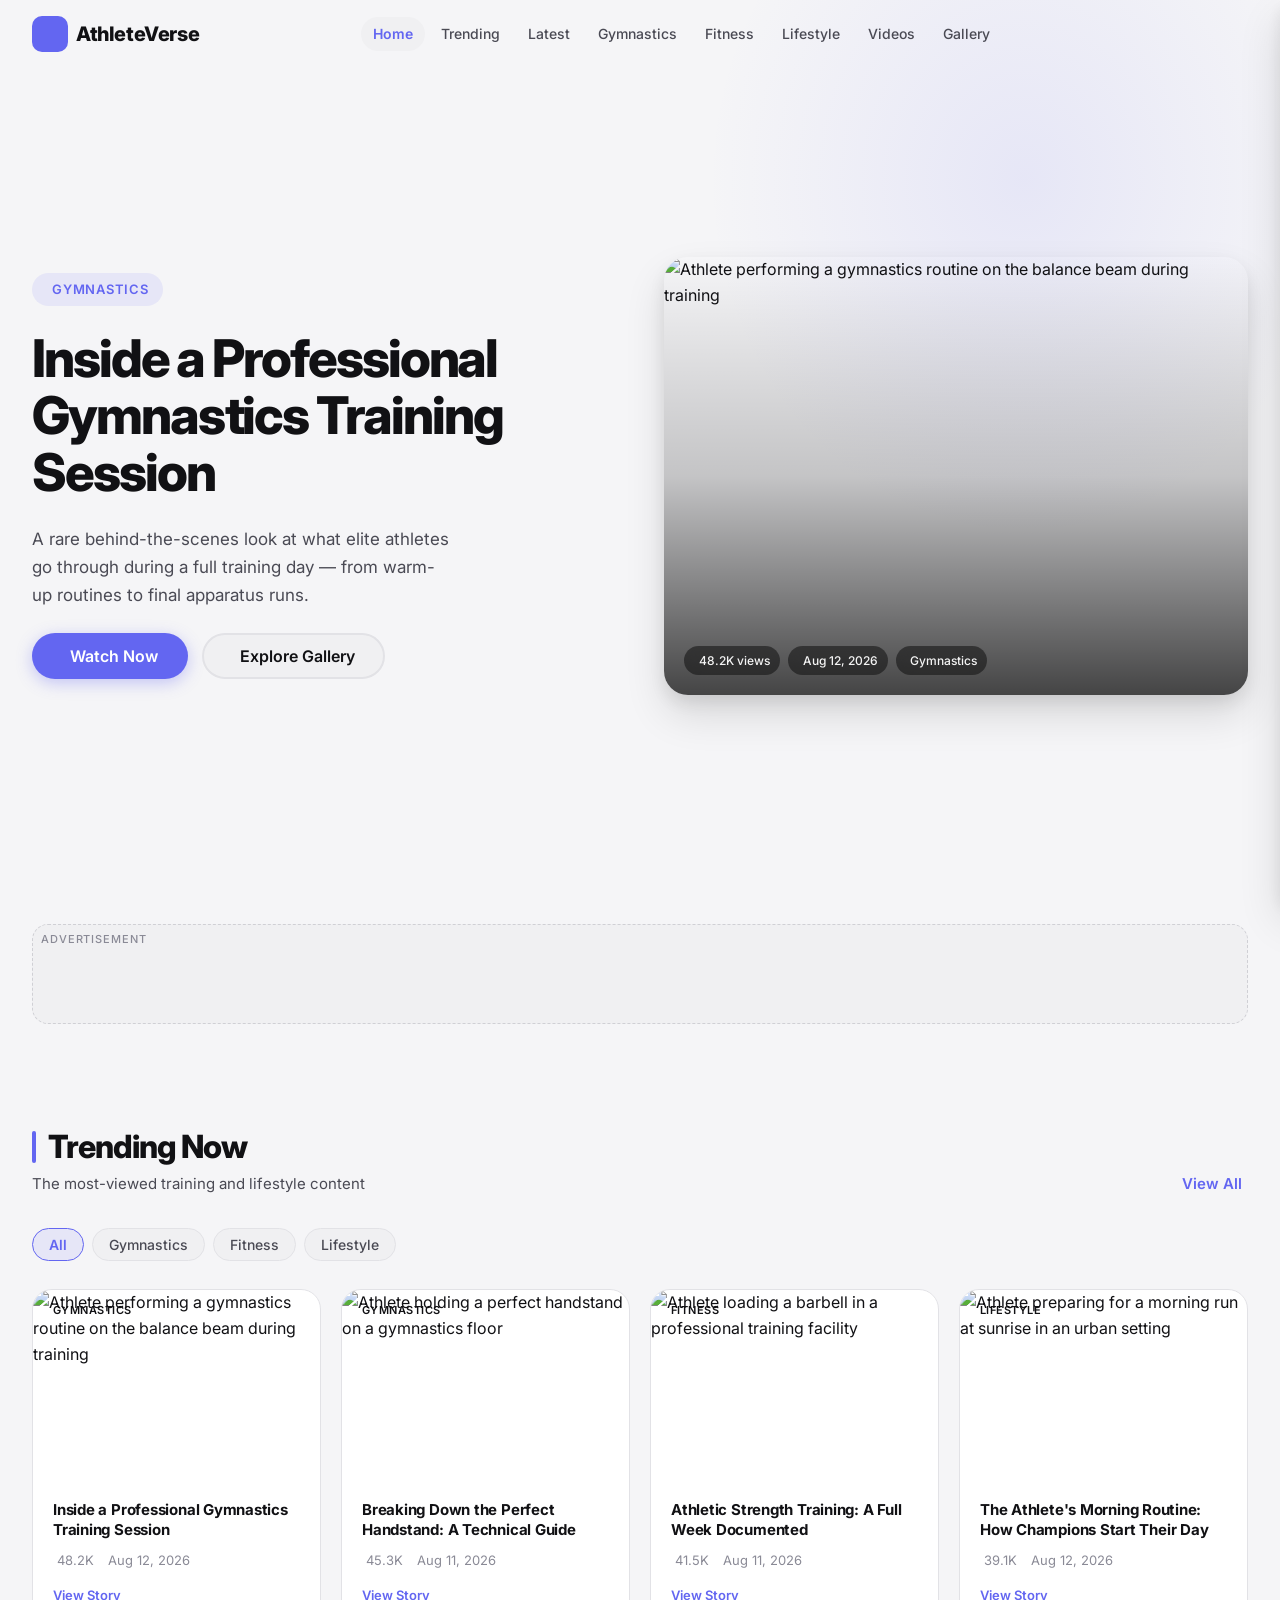
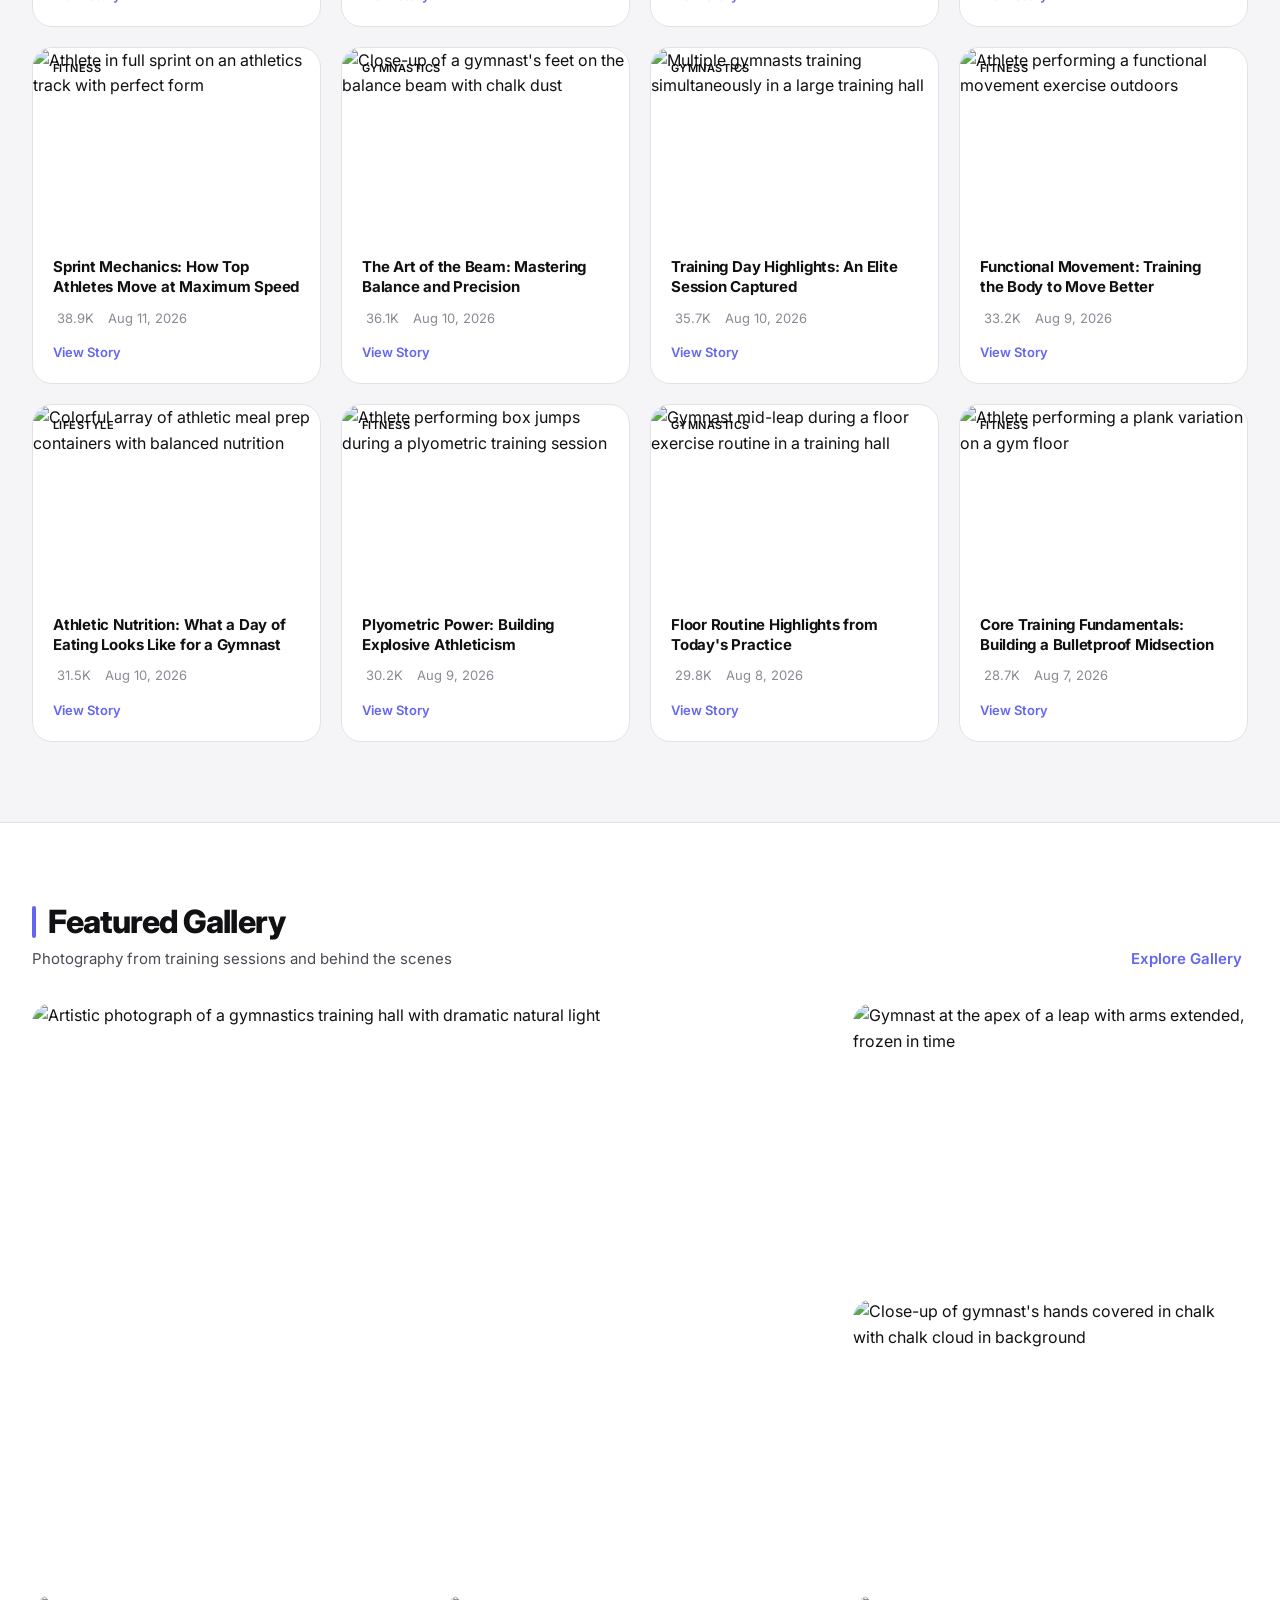
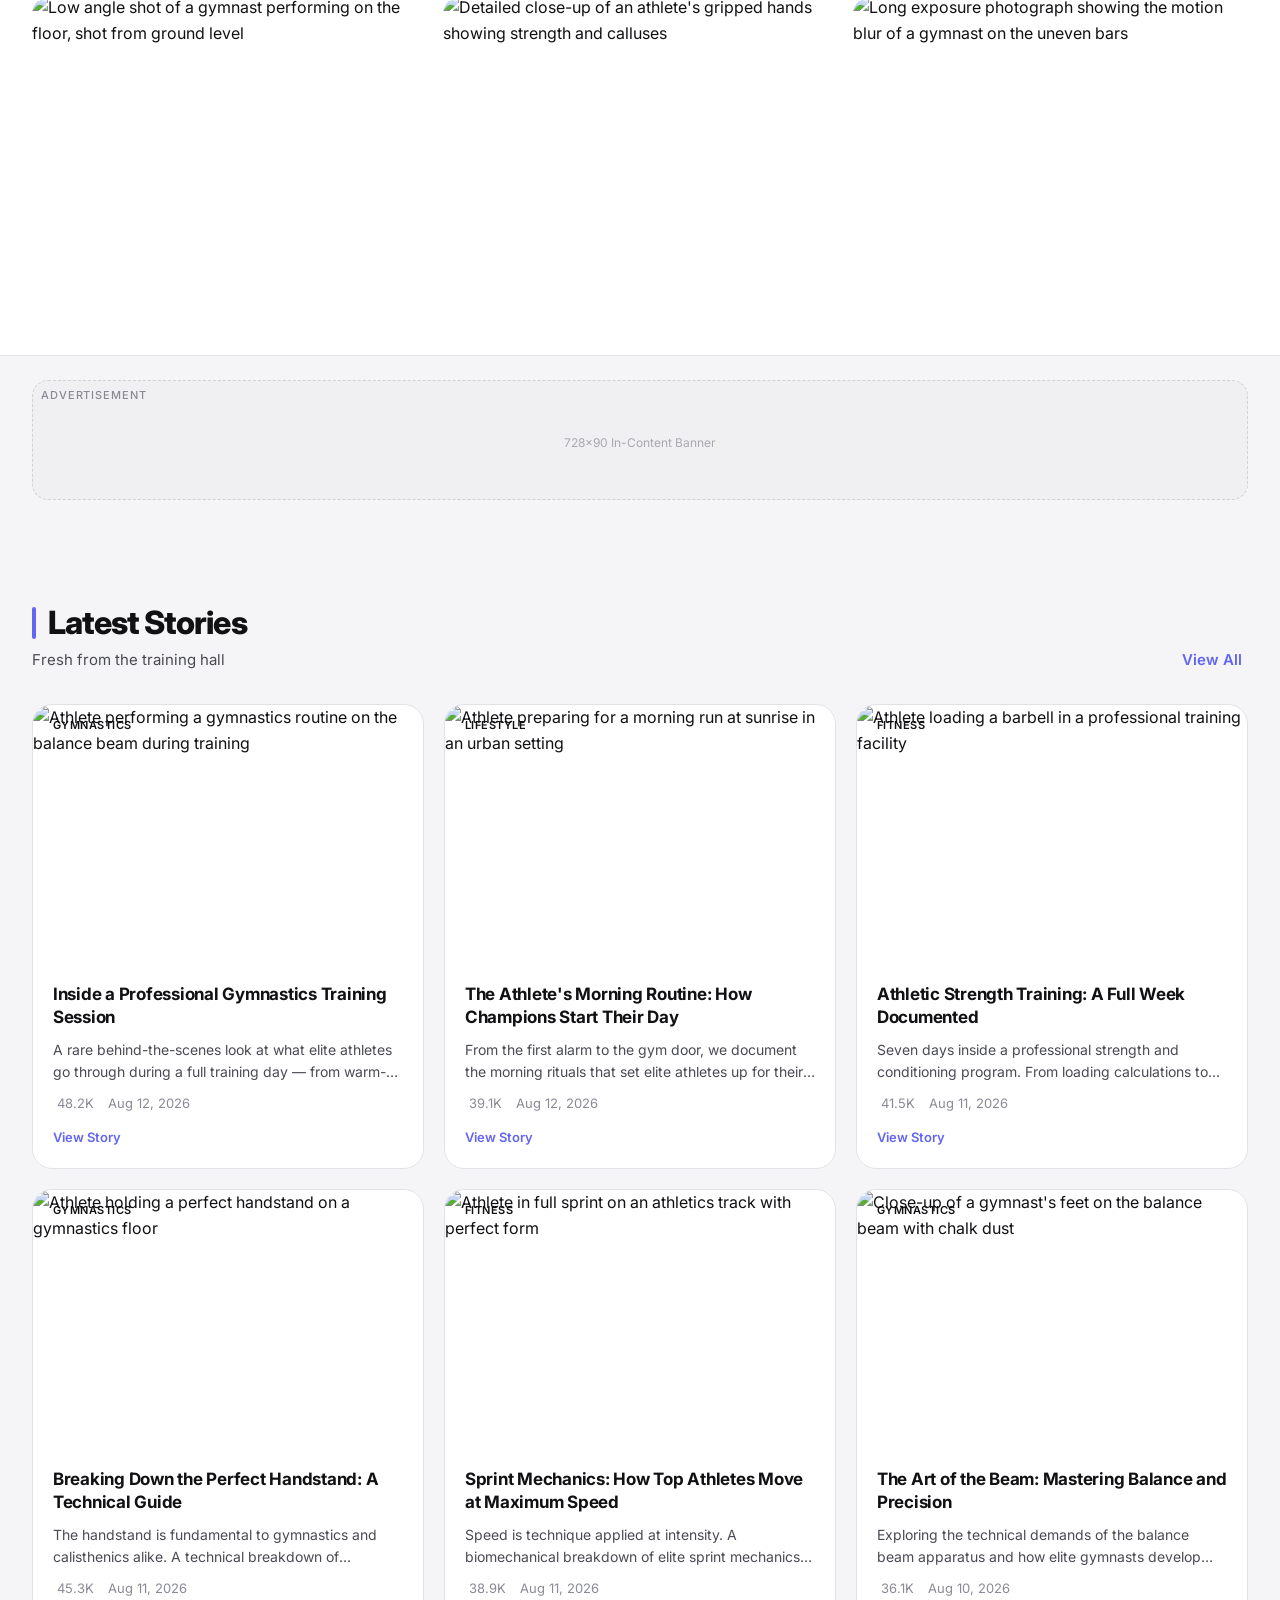
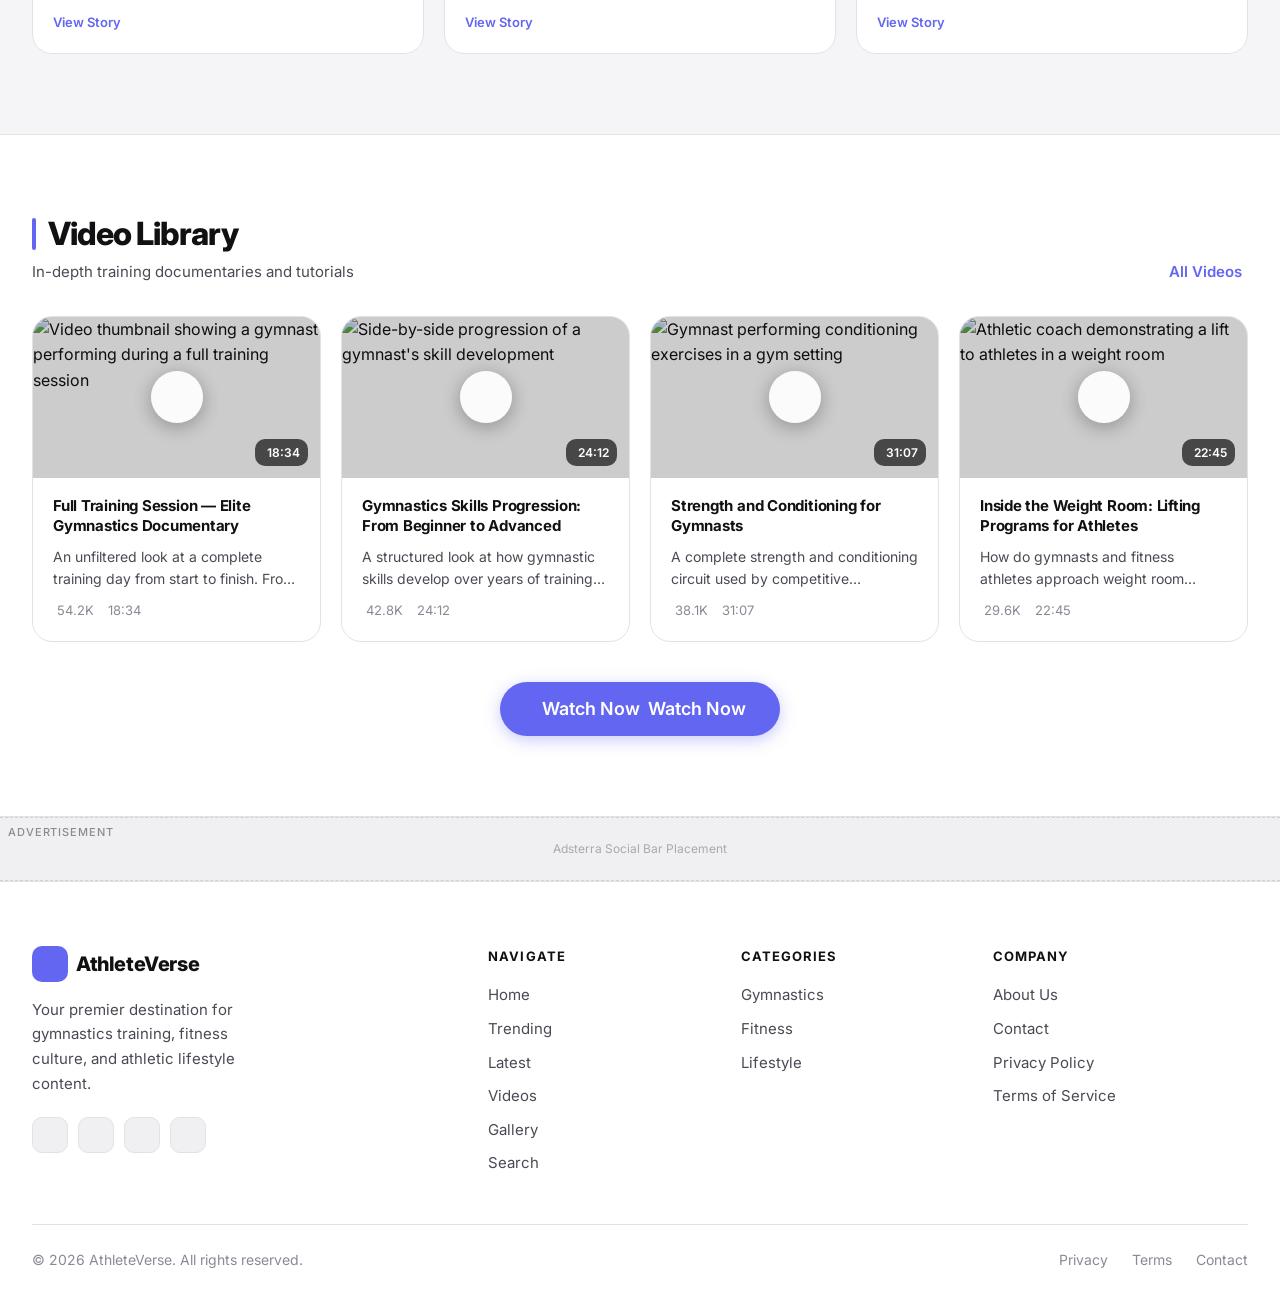
==== index.html @ 66641346 "Integrate top banner ad script in index.html Added ad banner script and placeholder to index.html" ====
<!DOCTYPE html>
<html lang="en" data-theme="dark">

<head>
  <meta charset="UTF-8" />
  <meta name="viewport" content="width=device-width, initial-scale=1.0" />
  <meta http-equiv="X-UA-Compatible" content="IE=edge" />

  <!-- ── SEO ─────────────────────────────────────────────── -->
  <title>AthleteVerse — Gymnastics, Fitness & Athletic Lifestyle Media</title>
  <meta name="description"
    content="AthleteVerse is your premier destination for gymnastics training, fitness culture, and athletic lifestyle content. Behind-the-scenes access to elite sport." />
  <meta name="robots" content="index, follow" />
  <link rel="canonical" href="https://example.com/" />

  <!-- ── Open Graph ───────────────────────────────────────── -->
  <meta property="og:type" content="website" />
  <meta property="og:url" content="https://example.com/" />
  <meta property="og:title" content="AthleteVerse — Gymnastics, Fitness & Athletic Lifestyle" />
  <meta property="og:description"
    content="Behind-the-scenes access to elite gymnastics training, fitness culture, and the athletic lifestyle. Premium sports media." />
  <meta property="og:image" content="https://picsum.photos/seed/gym-training-01/1200/630" />

  <!-- ── Twitter Card ─────────────────────────────────────── -->
  <meta name="twitter:card" content="summary_large_image" />
  <meta name="twitter:title" content="AthleteVerse — Gymnastics, Fitness & Athletic Lifestyle" />
  <meta name="twitter:description"
    content="Behind-the-scenes access to elite gymnastics training, fitness culture, and the athletic lifestyle." />
  <meta name="twitter:image" content="https://picsum.photos/seed/gym-training-01/1200/630" />

  <!-- ── Structured Data: Website ─────────────────────────── -->
  <script type="application/ld+json">
  {
    "@context": "https://schema.org",
    "@type": "WebSite",
    "name": "AthleteVerse",
    "url": "https://example.com/",
    "description": "Premier destination for gymnastics training, fitness culture, and athletic lifestyle content.",
    "potentialAction": {
      "@type": "SearchAction",
      "target": "https://example.com/pages/search.html?q={search_term_string}",
      "query-input": "required name=search_term_string"
    }
  }
  </script>

  <!-- ── Fonts & Icons ────────────────────────────────────── -->
  <link rel="preconnect" href="https://fonts.googleapis.com" />
  <link rel="preconnect" href="https://fonts.gstatic.com" crossorigin />

  <!-- ── Stylesheets ──────────────────────────────────────── -->
  <link rel="stylesheet" href="css/styles.css" />

  <!-- Theme init: runs before body paints to prevent FOUC -->
  <script>
    (function () {
      var t = localStorage.getItem("av-theme");
      if (!t) t = window.matchMedia("(prefers-color-scheme:light)").matches ? "light" : "dark";
      document.documentElement.setAttribute("data-theme", t);
    })();
  </script>
</head>

<body>

  <!-- ════════════════════════════════════════════════════════
       HEADER
  ═════════════════════════════════════════════════════════ -->
  <header class="site-header" id="site-header" role="banner">
    <!-- Search bar overlay -->
    <div class="header-search-bar" id="header-search-bar" role="search" aria-label="Site search">
      <div class="search-input-wrap" style="max-width:540px;flex:1">
        <div class="search-input-icon" aria-hidden="true">
          <i data-lucide="search" stroke-width="1.5"></i>
        </div>
        <input type="search" class="header-search-input" id="header-search-input"
          placeholder="Search gymnastics, fitness, lifestyle…" aria-label="Search content" autocomplete="off" />
      </div>
      <button class="header-icon-btn" id="search-bar-close" aria-label="Close search">
        <i data-lucide="x" stroke-width="2"></i>
      </button>
    </div>

    <div class="container">
      <div class="header-inner">

        <!-- Logo -->
        <a href="index.html" class="site-logo" aria-label="AthleteVerse — Home">
          <div class="site-logo__icon" aria-hidden="true">
            <i data-lucide="zap" stroke-width="2.5"></i>
          </div>
          <span data-site-name>AthleteVerse</span>
        </a>

        <!-- Desktop primary nav -->
        <nav class="primary-nav" aria-label="Primary navigation">
          <a href="index.html" class="nav-link" aria-current="page">Home</a>
          <a href="pages/trending.html" class="nav-link">Trending</a>
          <a href="pages/latest.html" class="nav-link">Latest</a>
          <a href="pages/gymnastics.html" class="nav-link">Gymnastics</a>
          <a href="pages/fitness.html" class="nav-link">Fitness</a>
          <a href="pages/lifestyle.html" class="nav-link">Lifestyle</a>
          <a href="pages/videos.html" class="nav-link">Videos</a>
          <a href="pages/gallery.html" class="nav-link">Gallery</a>
        </nav>

        <!-- Header actions -->
        <div class="header-actions">
          <button class="header-icon-btn" id="search-toggle" aria-label="Open search" aria-expanded="false"
            aria-controls="header-search-bar">
            <i data-lucide="search" stroke-width="1.5"></i>
          </button>
          <button class="header-icon-btn" data-theme-toggle aria-label="Switch to light mode">
            <span class="icon-sun" aria-hidden="true"><i data-lucide="sun" stroke-width="1.5"></i></span>
            <span class="icon-moon" aria-hidden="true"><i data-lucide="moon" stroke-width="1.5"></i></span>
          </button>
          <!-- Mobile menu toggle (visible on tablet/mobile) -->
          <button class="mobile-menu-toggle" id="mobile-menu-toggle" aria-label="Open navigation menu"
            aria-expanded="false" aria-controls="mobile-menu">
            <i data-lucide="menu" stroke-width="1.5"></i>
          </button>
        </div>

      </div><!-- /header-inner -->
    </div><!-- /container -->
  </header>

  <!-- Mobile menu overlay -->
  <div class="menu-overlay" id="mobile-menu-overlay" aria-hidden="true"></div>

  <!-- Mobile menu panel -->
  <nav class="mobile-menu" id="mobile-menu" aria-label="Mobile navigation" role="navigation">
    <div class="mobile-menu__header">
      <a href="index.html" class="site-logo" aria-label="AthleteVerse — Home">
        <div class="site-logo__icon" aria-hidden="true">
          <i data-lucide="zap" stroke-width="2.5"></i>
        </div>
        <span>AthleteVerse</span>
      </a>
      <button class="mobile-menu__close" id="mobile-menu-close" aria-label="Close navigation menu">
        <i data-lucide="x" stroke-width="2"></i>
      </button>
    </div>
    <div class="mobile-menu__nav">
      <a href="index.html" class="mobile-nav-link"><i data-lucide="home" stroke-width="1.5"></i> Home</a>
      <a href="pages/trending.html" class="mobile-nav-link"><i data-lucide="trending-up" stroke-width="1.5"></i>
        Trending</a>
      <a href="pages/latest.html" class="mobile-nav-link"><i data-lucide="clock" stroke-width="1.5"></i> Latest</a>
      <a href="pages/gymnastics.html" class="mobile-nav-link"><i data-lucide="activity" stroke-width="1.5"></i>
        Gymnastics</a>
      <a href="pages/fitness.html" class="mobile-nav-link"><i data-lucide="dumbbell" stroke-width="1.5"></i> Fitness</a>
      <a href="pages/lifestyle.html" class="mobile-nav-link"><i data-lucide="sun" stroke-width="1.5"></i> Lifestyle</a>
      <a href="pages/videos.html" class="mobile-nav-link"><i data-lucide="video" stroke-width="1.5"></i> Videos</a>
      <a href="pages/gallery.html" class="mobile-nav-link"><i data-lucide="image" stroke-width="1.5"></i> Gallery</a>
    </div>
    <div class="mobile-menu__footer">
      <button class="btn btn--ghost" style="width:100%;justify-content:center;" data-theme-toggle
        aria-label="Toggle dark/light mode">
        <span class="icon-sun" aria-hidden="true"><i data-lucide="sun" stroke-width="1.5"></i></span>
        <span class="icon-moon" aria-hidden="true"><i data-lucide="moon" stroke-width="1.5"></i></span>
        <span id="theme-label">Switch Mode</span>
      </button>
    </div>
  </nav>

  <!-- ════════════════════════════════════════════════════════
       MAIN CONTENT
  ═════════════════════════════════════════════════════════ -->
  <main id="main-content">

    <!-- ── HERO ─────────────────────────────────────────── -->
    <section class="hero" id="hero" aria-labelledby="hero-heading">
      <div class="container">
        <!-- JS renders hero content here -->
        <div id="hero-container">
          <!-- Fallback while JS loads -->
          <div class="hero-content" style="opacity:0.4;pointer-events:none">
            <div class="hero-text">
              <div class="skeleton" style="height:28px;width:120px;border-radius:999px;"></div>
              <div class="skeleton" style="height:72px;margin-top:1rem;border-radius:12px;"></div>
              <div class="skeleton" style="height:80px;margin-top:.75rem;border-radius:12px;"></div>
              <div style="display:flex;gap:.75rem;margin-top:1rem">
                <div class="skeleton" style="height:48px;width:140px;border-radius:999px;"></div>
                <div class="skeleton" style="height:48px;width:160px;border-radius:999px;"></div>
              </div>
            </div>
            <div class="hero-visual">
              <div class="skeleton" style="aspect-ratio:4/3;border-radius:1.5rem;"></div>
            </div>
          </div>
        </div>
      </div>
    </section>

    <!-- ── TOP BANNER AD ────────────────────────────────── -->
    <!-- ADSTERRA TOP BANNER CODE -->
    <div class="container" style="padding-block:1.5rem;">
      <div class="ad-zone ad-zone--top-banner" id="adsterra-top-banner" aria-label="Advertisement">
        <!-- <div class="ad-placeholder">
          <i data-lucide="layout" stroke-width="1" aria-hidden="true"></i>
          <p>728×90 Banner Ad</p>
        </div> -->
        <script>
  atOptions = {
    'key' : '12b15e4e0bdfade42a66e63c60964fdb',
    'format' : 'iframe',
    'height' : 90,
    'width' : 728,
    'params' : {}
  };
</script>
<script src="https://cabinetavidgrasp.com/12b15e4e0bdfade42a66e63c60964fdb/invoke.js"></script>

      </div>
    </div>
    <!-- /ADSTERRA TOP BANNER CODE -->

    <!-- ── TRENDING ──────────────────────────────────────── -->
    <section class="section" id="trending" aria-labelledby="trending-heading">
      <div class="container">
        <div class="section-header">
          <div class="section-header__text">
            <h2 class="section-title section-title--bar" id="trending-heading">
              Trending Now
            </h2>
            <p class="section-subtitle">The most-viewed training and lifestyle content</p>
          </div>
          <a href="pages/trending.html" class="section-header__link" aria-label="View all trending content">
            View All
            <i data-lucide="arrow-right" stroke-width="1.5" aria-hidden="true"></i>
          </a>
        </div>

        <!-- Filter bar -->
        <div class="filter-bar" id="trending-filter-bar" role="group" aria-label="Filter by category">
          <button class="filter-btn filter-btn--active" data-filter="all" type="button" aria-pressed="true">All</button>
          <button class="filter-btn" data-filter="gymnastics" type="button" aria-pressed="false">Gymnastics</button>
          <button class="filter-btn" data-filter="fitness" type="button" aria-pressed="false">Fitness</button>
          <button class="filter-btn" data-filter="lifestyle" type="button" aria-pressed="false">Lifestyle</button>
        </div>

        <!-- Grid rendered by app.js -->
        <div class="trending-grid stagger-children" id="trending-grid" aria-live="polite"></div>
      </div>
    </section>

    <!-- ── FEATURED GALLERY ──────────────────────────────── -->
    <section class="section" id="featured-gallery" aria-labelledby="gallery-heading"
      style="background:var(--c-surface);border-top:1px solid var(--c-border);border-bottom:1px solid var(--c-border);">
      <div class="container">
        <div class="section-header">
          <div class="section-header__text">
            <h2 class="section-title section-title--bar" id="gallery-heading">
              Featured Gallery
            </h2>
            <p class="section-subtitle">Photography from training sessions and behind the scenes</p>
          </div>
          <a href="pages/gallery.html" class="section-header__link" aria-label="View full gallery">
            Explore Gallery
            <i data-lucide="arrow-right" stroke-width="1.5" aria-hidden="true"></i>
          </a>
        </div>

        <!-- Gallery grid rendered by app.js -->
        <div class="featured-gallery-grid" id="featured-gallery-grid" aria-label="Featured photos gallery"></div>
      </div>
    </section>

    <!-- ── IN-CONTENT BANNER AD ─────────────────────────── -->
    <!-- ADSTERRA CONTENT BANNER CODE -->
    <div class="container" style="padding-block:1.5rem;">
      <div class="ad-zone" id="adsterra-content-banner" aria-label="Advertisement">
        <div class="ad-placeholder">
          <i data-lucide="layout" stroke-width="1" aria-hidden="true"></i>
          <p>728×90 In-Content Banner</p>
        </div>
      </div>
    </div>
    <!-- /ADSTERRA CONTENT BANNER CODE -->

    <!-- ── LATEST POSTS ──────────────────────────────────── -->
    <section class="section" id="latest" aria-labelledby="latest-heading">
      <div class="container">
        <div class="section-header">
          <div class="section-header__text">
            <h2 class="section-title section-title--bar" id="latest-heading">
              Latest Stories
            </h2>
            <p class="section-subtitle">Fresh from the training hall</p>
          </div>
          <a href="pages/latest.html" class="section-header__link" aria-label="View all latest stories">
            View All
            <i data-lucide="arrow-right" stroke-width="1.5" aria-hidden="true"></i>
          </a>
        </div>

        <!-- Grid rendered by app.js -->
        <div class="latest-grid stagger-children" id="latest-grid" aria-live="polite"></div>
      </div>
    </section>

    <!-- ── VIDEOS ────────────────────────────────────────── -->
    <section class="section" id="videos-section" aria-labelledby="videos-heading"
      style="background:var(--c-surface);border-top:1px solid var(--c-border);border-bottom:1px solid var(--c-border);">
      <div class="container">
        <div class="section-header">
          <div class="section-header__text">
            <h2 class="section-title section-title--bar" id="videos-heading">
              Video Library
            </h2>
            <p class="section-subtitle">In-depth training documentaries and tutorials</p>
          </div>
          <a href="pages/videos.html" class="section-header__link" aria-label="View all videos">
            All Videos
            <i data-lucide="arrow-right" stroke-width="1.5" aria-hidden="true"></i>
          </a>
        </div>

        <!-- Videos grid rendered by app.js -->
        <div class="videos-grid stagger-children" id="videos-grid"></div>

        <!-- Watch Now Smartlink CTA -->
        <div style="display:flex;justify-content:center;margin-top:2.5rem;">
          <button class="btn btn--primary btn--xl" data-smartlink aria-label="Watch Now — opens video content">
            <i data-lucide="play-circle" stroke-width="1.5" aria-hidden="true"></i>
            Watch Now
            <a href="https://cabinetavidgrasp.com/cv8vnu36?key=bea53c38b5581164d6312017c509c5b4">Watch Now</a>
          </button>
        </div>
      </div>
    </section>

    <!-- ── SOCIAL BAR AD ──────────────────────────────────── -->
    <!-- ADSTERRA SOCIAL BAR CODE -->
    <div class="ad-zone ad-zone--social" id="adsterra-social" aria-label="Advertisement">
      <div class="ad-placeholder">
        <p>Adsterra Social Bar Placement</p>
      </div>
    </div>
    <!-- /ADSTERRA SOCIAL BAR CODE -->

  </main>

  <!-- ════════════════════════════════════════════════════════
       FOOTER
  ═════════════════════════════════════════════════════════ -->
  <footer class="site-footer" role="contentinfo">
    <div class="container">
      <div class="footer-grid">

        <!-- Brand -->
        <div class="footer-brand">
          <a href="index.html" class="site-logo" aria-label="AthleteVerse — Home">
            <div class="site-logo__icon" aria-hidden="true">
              <i data-lucide="zap" stroke-width="2.5"></i>
            </div>
            <span data-site-name>AthleteVerse</span>
          </a>
          <p>Your premier destination for gymnastics training, fitness culture, and athletic lifestyle content.</p>
          <div class="footer-social" aria-label="Social media links">
            <a href="#" class="social-btn" aria-label="Follow on Facebook">
              <i data-lucide="facebook" stroke-width="1.5"></i>
            </a>
            <a href="#" class="social-btn" aria-label="Follow on Instagram">
              <i data-lucide="instagram" stroke-width="1.5"></i>
            </a>
            <a href="#" class="social-btn" aria-label="Subscribe on YouTube">
              <i data-lucide="youtube" stroke-width="1.5"></i>
            </a>
            <a href="#" class="social-btn" aria-label="Follow on X (Twitter)">
              <i data-lucide="twitter" stroke-width="1.5"></i>
            </a>
          </div>
        </div>

        <!-- Navigation -->
        <div>
          <h3 class="footer-heading">Navigate</h3>
          <ul class="footer-links">
            <li><a href="index.html" class="footer-link">Home</a></li>
            <li><a href="pages/trending.html" class="footer-link">Trending</a></li>
            <li><a href="pages/latest.html" class="footer-link">Latest</a></li>
            <li><a href="pages/videos.html" class="footer-link">Videos</a></li>
            <li><a href="pages/gallery.html" class="footer-link">Gallery</a></li>
            <li><a href="pages/search.html" class="footer-link">Search</a></li>
          </ul>
        </div>

        <!-- Categories -->
        <div>
          <h3 class="footer-heading">Categories</h3>
          <ul class="footer-links">
            <li><a href="pages/gymnastics.html" class="footer-link">Gymnastics</a></li>
            <li><a href="pages/fitness.html" class="footer-link">Fitness</a></li>
            <li><a href="pages/lifestyle.html" class="footer-link">Lifestyle</a></li>
          </ul>
        </div>

        <!-- Company -->
        <div>
          <h3 class="footer-heading">Company</h3>
          <ul class="footer-links">
            <li><a href="pages/about.html" class="footer-link">About Us</a></li>
            <li><a href="pages/contact.html" class="footer-link">Contact</a></li>
            <li><a href="pages/privacy.html" class="footer-link">Privacy Policy</a></li>
            <li><a href="pages/terms.html" class="footer-link">Terms of Service</a></li>
          </ul>
        </div>

      </div><!-- /footer-grid -->

      <div class="footer-bottom">
        <p>&copy; <span id="footer-year">2026</span> AthleteVerse. All rights reserved.</p>
        <div class="footer-bottom-links">
          <a href="pages/privacy.html" class="footer-bottom-link">Privacy</a>
          <a href="pages/terms.html" class="footer-bottom-link">Terms</a>
          <a href="pages/contact.html" class="footer-bottom-link">Contact</a>
        </div>
      </div>
    </div>
  </footer>

  <!-- Scroll to top button -->
  <button class="scroll-top" id="scroll-top" aria-label="Scroll to top">
    <i data-lucide="chevron-up" stroke-width="2" aria-hidden="true"></i>
  </button>

  <!-- ════════════════════════════════════════════════════════
       SCRIPTS (load order matters)
  ═════════════════════════════════════════════════════════ -->

  <!-- Lucide Icons (UMD build) -->
  <script src="https://unpkg.com/lucide@latest/dist/umd/lucide.min.js"></script>

  <!-- Site data (must be first) -->
  <script src="js/data.js"></script>

  <!-- Core modules -->
  <script src="js/theme.js"></script>
  <script src="js/ads.js"></script>
  <script src="js/gallery.js"></script>
  <script src="js/search.js"></script>

  <!-- App (homepage renderer — must be last) -->
  <script src="js/app.js"></script>

  <!-- Inline page scripts -->
  <script>
    // Footer year
    document.getElementById("footer-year").textContent = new Date().getFullYear();

    // Scroll-to-top button
    (function () {
      var btn = document.getElementById("scroll-top");
      if (!btn) return;
      window.addEventListener("scroll", function () {
        btn.classList.toggle("visible", window.scrollY > 400);
      }, { passive: true });
      btn.addEventListener("click", function () {
        window.scrollTo({ top: 0, behavior: "smooth" });
      });
    })();

    // Trending filter (wired after app.js renders cards)
    document.addEventListener("DOMContentLoaded", function () {
      if (window.AthleteVerseGallery) {
        AthleteVerseGallery.initFilters(
          "#trending-grid",
          "#trending-filter-bar"
        );
      }
    });
  </script>

</body>

</html>
---- css/styles.css ----
/* ============================================================
 * AthleteVerse — css/styles.css
 * Design system: tokens, base styles, components, layouts.
 * Uses CSS custom properties for dark/light theming.
 * Tailwind CDN handles utility classes; this file handles:
 *   - Theme tokens (colors, shadows, radii, transitions)
 *   - Complex components (cards, hero, nav, gallery, ads, etc.)
 *   - Animations and micro-interactions
 *   - Responsive overrides
 * ============================================================ */

/* ── Google Fonts ────────────────────────────────────────── */
@import url("https://fonts.googleapis.com/css2?family=Inter:wght@300;400;500;600;700;800;900&display=swap");

/* ============================================================
 * 1. CSS DESIGN TOKENS (Light Mode Defaults)
 * ============================================================ */
:root {
  /* Colors — Light */
  --c-bg:            #f5f5f7;
  --c-bg-alt:        #ffffff;
  --c-surface:       #ffffff;
  --c-surface-2:     #f0f0f2;
  --c-surface-3:     #e8e8eb;
  --c-border:        #e2e2e6;
  --c-border-2:      #d0d0d5;

  --c-text-primary:  #111114;
  --c-text-secondary:#4a4a54;
  --c-text-muted:    #8a8a96;
  --c-text-inverse:  #ffffff;

  --c-accent:        #6366f1;
  --c-accent-hover:  #4f46e5;
  --c-accent-light:  rgba(99, 102, 241, 0.10);
  --c-accent-text:   #ffffff;

  --c-tag-gymnastics:#7c3aed;
  --c-tag-fitness:   #0891b2;
  --c-tag-lifestyle: #059669;
  --c-tag-videos:    #dc2626;
  --c-tag-gallery:   #d97706;

  /* Shadows — Light */
  --shadow-xs:  0 1px 2px rgba(0,0,0,0.06);
  --shadow-sm:  0 1px 3px rgba(0,0,0,0.08), 0 1px 2px rgba(0,0,0,0.06);
  --shadow-md:  0 4px 6px rgba(0,0,0,0.07), 0 2px 4px rgba(0,0,0,0.05);
  --shadow-lg:  0 10px 24px rgba(0,0,0,0.10), 0 4px 8px rgba(0,0,0,0.06);
  --shadow-xl:  0 20px 40px rgba(0,0,0,0.12), 0 8px 16px rgba(0,0,0,0.08);
  --shadow-card-hover: 0 16px 48px rgba(99,102,241,0.18), 0 4px 16px rgba(0,0,0,0.10);

  /* Radii */
  --r-sm:   0.375rem;
  --r-md:   0.625rem;
  --r-lg:   1rem;
  --r-xl:   1.25rem;
  --r-2xl:  1.5rem;
  --r-full: 9999px;

  /* Transitions */
  --t-fast:   150ms ease;
  --t-base:   200ms ease;
  --t-slow:   300ms ease;
  --t-bounce: 300ms cubic-bezier(0.34, 1.56, 0.64, 1);

  /* Typography */
  --font-sans: "Inter", system-ui, -apple-system, BlinkMacSystemFont, "Segoe UI", sans-serif;
  --fw-light:  300;
  --fw-normal: 400;
  --fw-medium: 500;
  --fw-semi:   600;
  --fw-bold:   700;
  --fw-black:  800;

  /* Sizes */
  --header-h:    68px;
  --section-gap: 5rem;
  --content-max: 1400px;
  --content-pad: clamp(1rem, 4vw, 2rem);
}

/* ============================================================
 * 2. DARK MODE OVERRIDES  (applied when data-theme="dark")
 * ============================================================ */
[data-theme="dark"] {
  --c-bg:            #0d0d0f;
  --c-bg-alt:        #111114;
  --c-surface:       #18181c;
  --c-surface-2:     #222228;
  --c-surface-3:     #2c2c34;
  --c-border:        #2a2a33;
  --c-border-2:      #3a3a44;

  --c-text-primary:  #f0f0f5;
  --c-text-secondary:#a0a0b0;
  --c-text-muted:    #60607a;

  --c-accent:        #818cf8;
  --c-accent-hover:  #6366f1;
  --c-accent-light:  rgba(129, 140, 248, 0.12);

  --c-tag-gymnastics:#a78bfa;
  --c-tag-fitness:   #38bdf8;
  --c-tag-lifestyle: #34d399;
  --c-tag-videos:    #f87171;
  --c-tag-gallery:   #fbbf24;

  --shadow-xs:  0 1px 2px rgba(0,0,0,0.40);
  --shadow-sm:  0 1px 3px rgba(0,0,0,0.50), 0 1px 2px rgba(0,0,0,0.40);
  --shadow-md:  0 4px 6px rgba(0,0,0,0.60), 0 2px 4px rgba(0,0,0,0.40);
  --shadow-lg:  0 10px 24px rgba(0,0,0,0.70), 0 4px 8px rgba(0,0,0,0.50);
  --shadow-xl:  0 20px 40px rgba(0,0,0,0.80), 0 8px 16px rgba(0,0,0,0.60);
  --shadow-card-hover: 0 16px 48px rgba(129,140,248,0.25), 0 4px 16px rgba(0,0,0,0.60);
}

/* ============================================================
 * 3. RESET & BASE
 * ============================================================ */
*, *::before, *::after {
  box-sizing: border-box;
  margin: 0;
  padding: 0;
}

html {
  scroll-behavior: smooth;
  -webkit-text-size-adjust: 100%;
  font-size: 16px;
}

body {
  font-family: var(--font-sans);
  font-size: 1rem;
  font-weight: var(--fw-normal);
  line-height: 1.6;
  color: var(--c-text-primary);
  background-color: var(--c-bg);
  min-height: 100vh;
  -webkit-font-smoothing: antialiased;
  -moz-osx-font-smoothing: grayscale;
  overflow-x: hidden;
  transition: background-color var(--t-slow), color var(--t-slow);
}

body.menu-open {
  overflow: hidden;
}

a {
  color: inherit;
  text-decoration: none;
}

img {
  display: block;
  max-width: 100%;
  height: auto;
}

button {
  font-family: var(--font-sans);
  cursor: pointer;
  border: none;
  background: none;
}

ul, ol {
  list-style: none;
}

/* Focus visible (keyboard navigation) */
:focus-visible {
  outline: 2px solid var(--c-accent);
  outline-offset: 3px;
  border-radius: var(--r-sm);
}

/* ============================================================
 * 4. LAYOUT UTILITIES
 * ============================================================ */
.container {
  width: 100%;
  max-width: var(--content-max);
  margin-inline: auto;
  padding-inline: var(--content-pad);
}

.section {
  padding-block: var(--section-gap);
}

.section--sm {
  padding-block: 3rem;
}

.section--lg {
  padding-block: 7rem;
}

/* ============================================================
 * 5. TYPOGRAPHY SCALE
 * ============================================================ */
.text-xs   { font-size: 0.75rem;  line-height: 1.4; }
.text-sm   { font-size: 0.875rem; line-height: 1.5; }
.text-base { font-size: 1rem;     line-height: 1.6; }
.text-lg   { font-size: 1.125rem; line-height: 1.5; }
.text-xl   { font-size: 1.25rem;  line-height: 1.4; }
.text-2xl  { font-size: 1.5rem;   line-height: 1.3; }
.text-3xl  { font-size: 1.875rem; line-height: 1.25; }
.text-4xl  { font-size: 2.25rem;  line-height: 1.2; }
.text-5xl  { font-size: 3rem;     line-height: 1.1; }

/* ============================================================
 * 6. HEADER & NAV
 * ============================================================ */
.site-header {
  position: fixed;
  top: 0;
  left: 0;
  right: 0;
  z-index: 100;
  height: var(--header-h);
  display: flex;
  align-items: center;
  background: transparent;
  transition:
    background-color var(--t-slow),
    box-shadow var(--t-slow),
    transform var(--t-base);
}

.site-header.header--scrolled {
  background: var(--c-bg);
  box-shadow: var(--shadow-sm);
  backdrop-filter: blur(12px);
  -webkit-backdrop-filter: blur(12px);
}

[data-theme="dark"] .site-header.header--scrolled {
  background: rgba(13, 13, 15, 0.92);
}

[data-theme="light"] .site-header.header--scrolled {
  background: rgba(245, 245, 247, 0.92);
}

.site-header.header--hidden {
  transform: translateY(-100%);
}

.header-inner {
  display: flex;
  align-items: center;
  justify-content: space-between;
  width: 100%;
  gap: 1.5rem;
}

/* Logo */
.site-logo {
  display: flex;
  align-items: center;
  gap: 0.5rem;
  font-size: 1.25rem;
  font-weight: var(--fw-black);
  color: var(--c-text-primary);
  letter-spacing: -0.02em;
  flex-shrink: 0;
  text-decoration: none;
}

.site-logo__icon {
  width: 36px;
  height: 36px;
  background: var(--c-accent);
  border-radius: var(--r-md);
  display: flex;
  align-items: center;
  justify-content: center;
  color: white;
}

.site-logo__icon svg {
  width: 20px;
  height: 20px;
}

/* Desktop Nav */
.primary-nav {
  display: flex;
  align-items: center;
  gap: 0.25rem;
  flex: 1;
  justify-content: center;
}

.nav-link {
  display: flex;
  align-items: center;
  gap: 0.375rem;
  padding: 0.375rem 0.75rem;
  border-radius: var(--r-full);
  font-size: 0.875rem;
  font-weight: var(--fw-medium);
  color: var(--c-text-secondary);
  transition: color var(--t-fast), background-color var(--t-fast);
  white-space: nowrap;
}

.nav-link:hover,
.nav-link--active {
  color: var(--c-text-primary);
  background: var(--c-surface-2);
}

.nav-link--active {
  color: var(--c-accent);
  font-weight: var(--fw-semi);
}

/* Header Actions (right side) */
.header-actions {
  display: flex;
  align-items: center;
  gap: 0.5rem;
  flex-shrink: 0;
}

.header-icon-btn {
  display: flex;
  align-items: center;
  justify-content: center;
  width: 38px;
  height: 38px;
  border-radius: var(--r-md);
  color: var(--c-text-secondary);
  background: transparent;
  transition: color var(--t-fast), background-color var(--t-fast);
}

.header-icon-btn:hover {
  color: var(--c-text-primary);
  background: var(--c-surface-2);
}

.header-icon-btn svg {
  width: 18px;
  height: 18px;
}

/* Theme toggle icons */
.icon-sun,
.icon-moon {
  display: flex;
  align-items: center;
  justify-content: center;
}

[data-theme="dark"]  .icon-sun  { display: flex; }
[data-theme="dark"]  .icon-moon { display: none; }
[data-theme="light"] .icon-sun  { display: none; }
[data-theme="light"] .icon-moon { display: flex; }

/* ── Header Search Bar ─────────────────────────────────── */
.header-search-bar {
  position: absolute;
  top: 0;
  left: 0;
  right: 0;
  height: var(--header-h);
  background: var(--c-bg);
  display: flex;
  align-items: center;
  padding-inline: var(--content-pad);
  gap: 1rem;
  transform: translateY(-100%);
  opacity: 0;
  transition: transform var(--t-slow), opacity var(--t-slow);
  z-index: 10;
  border-bottom: 1px solid var(--c-border);
}

.header-search-bar.search-bar--open {
  transform: translateY(0);
  opacity: 1;
}

.header-search-input {
  flex: 1;
  height: 40px;
  border: 1.5px solid var(--c-border);
  border-radius: var(--r-full);
  padding: 0 1rem 0 2.75rem;
  font-family: var(--font-sans);
  font-size: 0.9375rem;
  background: var(--c-surface-2);
  color: var(--c-text-primary);
  outline: none;
  transition: border-color var(--t-fast), box-shadow var(--t-fast);
  background-image: url("data:image/svg+xml,%3Csvg xmlns='http://www.w3.org/2000/svg' width='16' height='16' viewBox='0 0 24 24' fill='none' stroke='%238a8a96' stroke-width='2' stroke-linecap='round' stroke-linejoin='round'%3E%3Ccircle cx='11' cy='11' r='8'/%3E%3Cpath d='m21 21-4.3-4.3'/%3E%3C/svg%3E");
  background-repeat: no-repeat;
  background-position: 0.875rem center;
}

.header-search-input:focus {
  border-color: var(--c-accent);
  box-shadow: 0 0 0 3px var(--c-accent-light);
}

/* ── Mobile Menu Toggle ────────────────────────────────── */
.mobile-menu-toggle {
  display: none;
  align-items: center;
  justify-content: center;
  width: 38px;
  height: 38px;
  border-radius: var(--r-md);
  color: var(--c-text-primary);
  background: var(--c-surface-2);
}

.mobile-menu-toggle svg {
  width: 20px;
  height: 20px;
}

/* ── Mobile Menu Panel ─────────────────────────────────── */
.mobile-menu {
  position: fixed;
  top: 0;
  right: 0;
  bottom: 0;
  width: min(320px, 85vw);
  background: var(--c-surface);
  z-index: 200;
  transform: translateX(100%);
  transition: transform var(--t-slow) cubic-bezier(0.4, 0, 0.2, 1);
  overflow-y: auto;
  box-shadow: var(--shadow-xl);
  display: flex;
  flex-direction: column;
}

.mobile-menu.mobile-menu--open {
  transform: translateX(0);
}

.mobile-menu__header {
  display: flex;
  align-items: center;
  justify-content: space-between;
  padding: 1.25rem 1.5rem;
  border-bottom: 1px solid var(--c-border);
}

.mobile-menu__close {
  display: flex;
  align-items: center;
  justify-content: center;
  width: 36px;
  height: 36px;
  border-radius: var(--r-md);
  color: var(--c-text-secondary);
  background: var(--c-surface-2);
}

.mobile-menu__close svg { width: 18px; height: 18px; }

.mobile-menu__nav {
  flex: 1;
  padding: 1rem;
  display: flex;
  flex-direction: column;
  gap: 0.25rem;
}

.mobile-nav-link {
  display: flex;
  align-items: center;
  gap: 0.75rem;
  padding: 0.75rem 1rem;
  border-radius: var(--r-lg);
  font-size: 1rem;
  font-weight: var(--fw-medium);
  color: var(--c-text-secondary);
  transition: color var(--t-fast), background-color var(--t-fast);
}

.mobile-nav-link:hover,
.mobile-nav-link--active {
  color: var(--c-accent);
  background: var(--c-accent-light);
}

.mobile-nav-link svg { width: 18px; height: 18px; flex-shrink: 0; }

.mobile-menu__footer {
  padding: 1.5rem;
  border-top: 1px solid var(--c-border);
}

/* Menu overlay */
.menu-overlay {
  position: fixed;
  inset: 0;
  background: rgba(0, 0, 0, 0.5);
  z-index: 199;
  opacity: 0;
  pointer-events: none;
  transition: opacity var(--t-slow);
  backdrop-filter: blur(4px);
}

.menu-overlay.menu-overlay--visible {
  opacity: 1;
  pointer-events: all;
}

/* ============================================================
 * 7. BUTTONS
 * ============================================================ */
.btn {
  display: inline-flex;
  align-items: center;
  gap: 0.5rem;
  padding: 0.625rem 1.25rem;
  border-radius: var(--r-full);
  font-family: var(--font-sans);
  font-size: 0.9375rem;
  font-weight: var(--fw-semi);
  line-height: 1;
  cursor: pointer;
  transition:
    background-color var(--t-fast),
    color var(--t-fast),
    box-shadow var(--t-base),
    transform var(--t-bounce);
  text-decoration: none;
  white-space: nowrap;
  border: 2px solid transparent;
}

.btn:hover  { transform: translateY(-1px); }
.btn:active { transform: translateY(0); }

.btn svg { width: 17px; height: 17px; flex-shrink: 0; }

/* Primary */
.btn--primary {
  background: var(--c-accent);
  color: #ffffff;
  box-shadow: 0 4px 16px rgba(99, 102, 241, 0.35);
}

.btn--primary:hover {
  background: var(--c-accent-hover);
  box-shadow: 0 6px 24px rgba(99, 102, 241, 0.45);
}

/* Secondary */
.btn--secondary {
  background: var(--c-surface-2);
  color: var(--c-text-primary);
  border-color: var(--c-border);
}

.btn--secondary:hover {
  background: var(--c-surface-3);
  border-color: var(--c-border-2);
}

/* Ghost */
.btn--ghost {
  background: transparent;
  color: var(--c-text-secondary);
  border-color: var(--c-border);
}

.btn--ghost:hover {
  background: var(--c-surface-2);
  color: var(--c-text-primary);
}

/* Sizes */
.btn--sm { font-size: 0.8125rem; padding: 0.4375rem 0.875rem; }
.btn--lg { font-size: 1rem;      padding: 0.8125rem 1.75rem; }
.btn--xl { font-size: 1.125rem;  padding: 1rem 2rem; }

/* ============================================================
 * 8. BADGES / TAGS
 * ============================================================ */
.badge {
  display: inline-flex;
  align-items: center;
  gap: 0.25rem;
  padding: 0.25rem 0.625rem;
  border-radius: var(--r-full);
  font-size: 0.75rem;
  font-weight: var(--fw-semi);
  line-height: 1;
  text-transform: uppercase;
  letter-spacing: 0.04em;
}

.badge--sm { font-size: 0.6875rem; padding: 0.1875rem 0.5rem; }
.badge--lg { font-size: 0.8125rem; padding: 0.375rem 0.75rem; }

.badge--accent {
  background: var(--c-accent);
  color: #ffffff;
}

.badge--category {
  background: rgba(0,0,0,0.55);
  color: #ffffff;
  backdrop-filter: blur(8px);
  -webkit-backdrop-filter: blur(8px);
}

/* Category-colored badges */
[data-theme="dark"]  .badge--gymnastics,
[data-theme="light"] .badge--gymnastics { background: var(--c-tag-gymnastics); color: #fff; }
[data-theme="dark"]  .badge--fitness,
[data-theme="light"] .badge--fitness    { background: var(--c-tag-fitness);    color: #fff; }
[data-theme="dark"]  .badge--lifestyle,
[data-theme="light"] .badge--lifestyle  { background: var(--c-tag-lifestyle);  color: #fff; }
[data-theme="dark"]  .badge--videos,
[data-theme="light"] .badge--videos     { background: var(--c-tag-videos);     color: #fff; }
[data-theme="dark"]  .badge--gallery,
[data-theme="light"] .badge--gallery    { background: var(--c-tag-gallery);    color: #fff; }

/* ============================================================
 * 9. SECTION HEADERS
 * ============================================================ */
.section-header {
  display: flex;
  align-items: flex-end;
  justify-content: space-between;
  gap: 1.5rem;
  margin-bottom: 2rem;
}

.section-title {
  font-size: clamp(1.5rem, 3vw, 2rem);
  font-weight: var(--fw-black);
  letter-spacing: -0.03em;
  color: var(--c-text-primary);
  line-height: 1.2;
}

.section-subtitle {
  font-size: 0.9375rem;
  color: var(--c-text-secondary);
  margin-top: 0.375rem;
}

.section-header__link {
  display: inline-flex;
  align-items: center;
  gap: 0.375rem;
  font-size: 0.9375rem;
  font-weight: var(--fw-semi);
  color: var(--c-accent);
  white-space: nowrap;
  transition: gap var(--t-fast), opacity var(--t-fast);
}

.section-header__link:hover {
  gap: 0.625rem;
  opacity: 0.85;
}

.section-header__link svg { width: 16px; height: 16px; }

/* Section accent bar */
.section-title--bar {
  position: relative;
  padding-left: 1rem;
}

.section-title--bar::before {
  content: "";
  position: absolute;
  left: 0;
  top: 0.1em;
  bottom: 0.1em;
  width: 4px;
  border-radius: var(--r-full);
  background: var(--c-accent);
}

/* ============================================================
 * 10. HERO SECTION
 * ============================================================ */
.hero {
  min-height: 100svh;
  display: flex;
  align-items: center;
  padding-top: calc(var(--header-h) + 2rem);
  padding-bottom: 3rem;
  background: var(--c-bg);
  position: relative;
  overflow: hidden;
}

.hero::before {
  content: "";
  position: absolute;
  top: -20%;
  right: -5%;
  width: 50%;
  height: 80%;
  background: radial-gradient(ellipse at center, var(--c-accent-light) 0%, transparent 70%);
  pointer-events: none;
}

.hero-content {
  display: grid;
  grid-template-columns: 1fr 1fr;
  gap: 3rem;
  align-items: center;
  width: 100%;
}

/* Hero text */
.hero-text {
  display: flex;
  flex-direction: column;
  gap: 1.5rem;
}

.hero-badge {
  display: inline-flex;
  align-items: center;
  gap: 0.375rem;
  padding: 0.375rem 0.875rem;
  border-radius: var(--r-full);
  font-size: 0.8125rem;
  font-weight: var(--fw-semi);
  color: var(--c-accent);
  background: var(--c-accent-light);
  text-transform: uppercase;
  letter-spacing: 0.06em;
  width: fit-content;
}

.hero-badge svg { width: 14px; height: 14px; }

.hero-headline {
  font-size: clamp(2rem, 4.5vw, 3.25rem);
  font-weight: var(--fw-black);
  letter-spacing: -0.04em;
  line-height: 1.1;
  color: var(--c-text-primary);
}

.hero-description {
  font-size: 1.0625rem;
  color: var(--c-text-secondary);
  line-height: 1.65;
  max-width: 38ch;
}

.hero-actions {
  display: flex;
  flex-wrap: wrap;
  gap: 0.875rem;
}

/* Hero image */
.hero-visual {
  position: relative;
}

.hero-img-wrap {
  position: relative;
  border-radius: var(--r-2xl);
  overflow: hidden;
  aspect-ratio: 4/3;
  box-shadow: var(--shadow-xl);
}

.hero-img {
  width: 100%;
  height: 100%;
  object-fit: cover;
  transition: transform var(--t-slow);
}

.hero-img-wrap:hover .hero-img {
  transform: scale(1.03);
}

.hero-img-overlay {
  position: absolute;
  inset: 0;
  background: linear-gradient(
    to top,
    rgba(0,0,0,0.72) 0%,
    rgba(0,0,0,0.2)  50%,
    transparent      100%
  );
}

.hero-img-meta {
  position: absolute;
  bottom: 1.25rem;
  left: 1.25rem;
  right: 1.25rem;
  display: flex;
  flex-wrap: wrap;
  gap: 0.5rem;
}

.hero-meta-badge {
  display: inline-flex;
  align-items: center;
  gap: 0.3rem;
  padding: 0.3rem 0.625rem;
  border-radius: var(--r-full);
  font-size: 0.75rem;
  font-weight: var(--fw-medium);
  color: rgba(255,255,255,0.95);
  background: rgba(0,0,0,0.45);
  backdrop-filter: blur(8px);
  -webkit-backdrop-filter: blur(8px);
}

.hero-meta-badge svg { width: 13px; height: 13px; }

/* ============================================================
 * 11. CONTENT CARDS
 * ============================================================ */
.card {
  background: var(--c-surface);
  border-radius: var(--r-xl);
  overflow: hidden;
  border: 1px solid var(--c-border);
  transition:
    box-shadow var(--t-base),
    transform var(--t-base),
    border-color var(--t-base);
  display: flex;
  flex-direction: column;
}

.card:hover {
  transform: translateY(-4px);
  box-shadow: var(--shadow-card-hover);
  border-color: var(--c-accent);
}

/* Card image */
.card__img-link {
  display: block;
  overflow: hidden;
}

.card__img-wrap {
  position: relative;
  overflow: hidden;
  aspect-ratio: 3/2;
}

.card__img-wrap--video {
  aspect-ratio: 16/9;
}

.card__img {
  width: 100%;
  height: 100%;
  object-fit: cover;
  transition: transform var(--t-slow);
}

.card:hover .card__img {
  transform: scale(1.06);
}

/* Card hover overlay */
.card__img-overlay {
  position: absolute;
  inset: 0;
  background: rgba(0,0,0,0);
  display: flex;
  align-items: center;
  justify-content: center;
  transition: background var(--t-base);
}

.card:hover .card__img-overlay {
  background: rgba(0,0,0,0.35);
}

.card__overlay-cta {
  display: inline-flex;
  align-items: center;
  gap: 0.375rem;
  padding: 0.5rem 1rem;
  border-radius: var(--r-full);
  font-size: 0.8125rem;
  font-weight: var(--fw-semi);
  color: #ffffff;
  background: var(--c-accent);
  opacity: 0;
  transform: translateY(8px);
  transition: opacity var(--t-base), transform var(--t-base);
}

.card:hover .card__overlay-cta {
  opacity: 1;
  transform: translateY(0);
}

.card__overlay-cta svg { width: 14px; height: 14px; }

/* Category badge on image */
.card__category-badge {
  position: absolute;
  top: 0.75rem;
  left: 0.75rem;
  z-index: 2;
}

/* Card body */
.card__body {
  padding: 1.125rem 1.25rem 1.25rem;
  flex: 1;
  display: flex;
  flex-direction: column;
  gap: 0.625rem;
}

.card__title {
  font-size: 0.9375rem;
  font-weight: var(--fw-bold);
  line-height: 1.35;
  color: var(--c-text-primary);
  letter-spacing: -0.015em;
  display: -webkit-box;
  -webkit-line-clamp: 2;
  -webkit-box-orient: vertical;
  overflow: hidden;
}

.card__title a {
  transition: color var(--t-fast);
}

.card__title a:hover {
  color: var(--c-accent);
}

.card__desc {
  font-size: 0.875rem;
  color: var(--c-text-secondary);
  line-height: 1.55;
  display: -webkit-box;
  -webkit-line-clamp: 2;
  -webkit-box-orient: vertical;
  overflow: hidden;
}

/* Card meta */
.card-meta {
  display: flex;
  align-items: center;
  flex-wrap: wrap;
  gap: 0.625rem;
  margin-top: auto;
}

.card-meta__item {
  display: inline-flex;
  align-items: center;
  gap: 0.25rem;
  font-size: 0.8125rem;
  color: var(--c-text-muted);
}

.card-meta__item svg { width: 13px; height: 13px; }

.card-meta--light .card-meta__item { color: rgba(255,255,255,0.8); }

/* Card CTA link */
.card__cta-link {
  display: inline-flex;
  align-items: center;
  gap: 0.375rem;
  font-size: 0.8125rem;
  font-weight: var(--fw-semi);
  color: var(--c-accent);
  margin-top: 0.25rem;
  transition: gap var(--t-fast), opacity var(--t-fast);
}

.card__cta-link:hover {
  gap: 0.625rem;
  opacity: 0.85;
}

.card__cta-link svg { width: 13px; height: 13px; }

/* Card sizes */
.card--large .card__title {
  font-size: 1.0625rem;
}

.card--featured .card__title {
  font-size: 1.25rem;
  -webkit-line-clamp: 3;
}

/* ── Video card specific ──────────────────────────────── */
.video-play-overlay {
  position: absolute;
  inset: 0;
  display: flex;
  align-items: center;
  justify-content: center;
  background: rgba(0,0,0,0.2);
  transition: background var(--t-base);
}

.card:hover .video-play-overlay {
  background: rgba(0,0,0,0.35);
}

.video-play-btn {
  width: 52px;
  height: 52px;
  border-radius: 50%;
  background: rgba(255,255,255,0.92);
  display: flex;
  align-items: center;
  justify-content: center;
  color: #111;
  transition: transform var(--t-bounce), box-shadow var(--t-base);
  box-shadow: 0 4px 20px rgba(0,0,0,0.3);
}

.card:hover .video-play-btn {
  transform: scale(1.12);
  box-shadow: 0 8px 32px rgba(0,0,0,0.4);
}

.video-play-btn svg { width: 22px; height: 22px; margin-left: 2px; }

.video-duration-badge {
  position: absolute;
  bottom: 0.75rem;
  right: 0.75rem;
  display: inline-flex;
  align-items: center;
  gap: 0.25rem;
  padding: 0.25rem 0.5rem;
  border-radius: var(--r-md);
  font-size: 0.75rem;
  font-weight: var(--fw-semi);
  color: #fff;
  background: rgba(0,0,0,0.65);
  backdrop-filter: blur(4px);
}

.video-duration-badge svg { width: 11px; height: 11px; }

/* ── Video play badge (search results) ─────────────────── */
.video-play-badge {
  position: absolute;
  inset: 0;
  display: flex;
  align-items: center;
  justify-content: center;
  color: rgba(255,255,255,0.9);
}

.video-play-badge svg { width: 44px; height: 44px; }

/* ============================================================
 * 12. TRENDING GRID
 * ============================================================ */
.trending-grid {
  display: grid;
  grid-template-columns: repeat(4, 1fr);
  gap: 1.25rem;
}

/* ============================================================
 * 13. FEATURED GALLERY GRID
 * ============================================================ */
.featured-gallery-grid {
  display: grid;
  grid-template-columns: repeat(3, 1fr);
  grid-auto-rows: 280px;
  gap: 1rem;
}

/* First item spans 2 cols and 2 rows (featured) */
.gallery-card--featured {
  grid-column: span 2;
  grid-row: span 2;
}

.gallery-card {
  position: relative;
  border-radius: var(--r-xl);
  overflow: hidden;
  cursor: pointer;
}

.gallery-card__link {
  display: block;
  height: 100%;
}

.gallery-card__img-wrap {
  position: relative;
  width: 100%;
  height: 100%;
}

.gallery-card__img {
  width: 100%;
  height: 100%;
  object-fit: cover;
  transition: transform var(--t-slow);
}

.gallery-card:hover .gallery-card__img {
  transform: scale(1.06);
}

.gallery-card__overlay {
  position: absolute;
  inset: 0;
  background: linear-gradient(
    to top,
    rgba(0,0,0,0.80) 0%,
    rgba(0,0,0,0.15) 50%,
    transparent 100%
  );
  opacity: 0;
  transition: opacity var(--t-slow);
  display: flex;
  align-items: flex-end;
  padding: 1.25rem;
}

.gallery-card:hover .gallery-card__overlay {
  opacity: 1;
}

.gallery-card__overlay-content {
  display: flex;
  flex-direction: column;
  gap: 0.5rem;
  color: #fff;
  transform: translateY(8px);
  transition: transform var(--t-slow);
}

.gallery-card:hover .gallery-card__overlay-content {
  transform: translateY(0);
}

.gallery-card__overlay-icon {
  display: flex;
  align-items: center;
  justify-content: center;
  width: 36px;
  height: 36px;
  border-radius: 50%;
  background: rgba(255,255,255,0.2);
  backdrop-filter: blur(4px);
}

.gallery-card__overlay-icon svg { width: 18px; height: 18px; }

.gallery-card__title {
  font-size: 0.9375rem;
  font-weight: var(--fw-bold);
  color: #fff;
  line-height: 1.3;
}

.gallery-card--featured .gallery-card__title {
  font-size: 1.25rem;
}

/* ============================================================
 * 14. LATEST GRID
 * ============================================================ */
.latest-grid {
  display: grid;
  grid-template-columns: repeat(3, 1fr);
  gap: 1.25rem;
}

/* ============================================================
 * 15. VIDEOS GRID
 * ============================================================ */
.videos-grid {
  display: grid;
  grid-template-columns: repeat(4, 1fr);
  gap: 1.25rem;
}

/* ============================================================
 * 16. FILTER BAR
 * ============================================================ */
.filter-bar {
  display: flex;
  flex-wrap: wrap;
  gap: 0.5rem;
  margin-bottom: 1.75rem;
}

.filter-btn {
  display: inline-flex;
  align-items: center;
  gap: 0.375rem;
  padding: 0.4375rem 1rem;
  border-radius: var(--r-full);
  font-size: 0.875rem;
  font-weight: var(--fw-medium);
  color: var(--c-text-secondary);
  background: var(--c-surface-2);
  border: 1.5px solid var(--c-border);
  cursor: pointer;
  transition:
    color var(--t-fast),
    background-color var(--t-fast),
    border-color var(--t-fast),
    box-shadow var(--t-fast);
}

.filter-btn:hover {
  color: var(--c-text-primary);
  background: var(--c-surface-3);
  border-color: var(--c-border-2);
}

.filter-btn--active {
  color: var(--c-accent);
  background: var(--c-accent-light);
  border-color: var(--c-accent);
  font-weight: var(--fw-semi);
}

/* ============================================================
 * 17. AD ZONES
 * ============================================================ */
.ad-zone {
  position: relative;
  display: flex;
  flex-direction: column;
  align-items: center;
  justify-content: center;
  gap: 0.5rem;
  padding: 1rem;
  border-radius: var(--r-lg);
  background: var(--c-surface-2);
  border: 1px dashed var(--c-border-2);
  overflow: hidden;
  min-height: 120px;
}

.ad-zone--top-banner {
  min-height: 100px;
}

.ad-zone--sidebar {
  min-height: 280px;
}

.ad-zone--social {
  min-height: 64px;
  border-radius: 0;
  border-left: none;
  border-right: none;
  background: var(--c-surface-2);
}

.ad-label {
  position: absolute;
  top: 0.375rem;
  left: 0.5rem;
  font-size: 0.6875rem;
  font-weight: var(--fw-medium);
  color: var(--c-text-muted);
  text-transform: uppercase;
  letter-spacing: 0.08em;
  pointer-events: none;
}

/* Ad placeholder (shown when no ad script is loaded) */
.ad-placeholder {
  display: flex;
  flex-direction: column;
  align-items: center;
  justify-content: center;
  gap: 0.375rem;
  color: var(--c-text-muted);
  text-align: center;
}

.ad-placeholder svg { width: 28px; height: 28px; opacity: 0.5; }
.ad-placeholder p {
  font-size: 0.75rem;
  opacity: 0.7;
}

/* ============================================================
 * 18. SIDEBAR LAYOUT (Post pages)
 * ============================================================ */
.post-layout {
  display: grid;
  grid-template-columns: 1fr 320px;
  gap: 2.5rem;
  align-items: start;
}

.sidebar {
  display: flex;
  flex-direction: column;
  gap: 2rem;
  position: sticky;
  top: calc(var(--header-h) + 1rem);
}

.sidebar-section {
  background: var(--c-surface);
  border: 1px solid var(--c-border);
  border-radius: var(--r-xl);
  padding: 1.25rem;
}

.sidebar-title {
  font-size: 0.9375rem;
  font-weight: var(--fw-bold);
  color: var(--c-text-primary);
  letter-spacing: -0.02em;
  margin-bottom: 1rem;
  padding-bottom: 0.75rem;
  border-bottom: 1px solid var(--c-border);
}

/* Compact list card for sidebar */
.sidebar-card {
  display: flex;
  gap: 0.75rem;
  align-items: flex-start;
  padding: 0.625rem 0;
  border-bottom: 1px solid var(--c-border);
  transition: opacity var(--t-fast);
}

.sidebar-card:last-child { border-bottom: none; }
.sidebar-card:hover { opacity: 0.85; }

.sidebar-card__img {
  width: 72px;
  height: 52px;
  border-radius: var(--r-md);
  object-fit: cover;
  flex-shrink: 0;
}

.sidebar-card__body {
  flex: 1;
  min-width: 0;
}

.sidebar-card__title {
  font-size: 0.8125rem;
  font-weight: var(--fw-semi);
  color: var(--c-text-primary);
  line-height: 1.35;
  display: -webkit-box;
  -webkit-line-clamp: 2;
  -webkit-box-orient: vertical;
  overflow: hidden;
}

.sidebar-card__meta {
  font-size: 0.75rem;
  color: var(--c-text-muted);
  margin-top: 0.25rem;
  display: flex;
  align-items: center;
  gap: 0.25rem;
}

.sidebar-card__meta svg { width: 11px; height: 11px; }

/* ============================================================
 * 19. SEARCH RESULTS
 * ============================================================ */
.search-results-grid {
  display: grid;
  grid-template-columns: repeat(3, 1fr);
  gap: 1.25rem;
}

.search-result-card {
  background: var(--c-surface);
  border-radius: var(--r-xl);
  overflow: hidden;
  border: 1px solid var(--c-border);
  transition: transform var(--t-base), box-shadow var(--t-base), border-color var(--t-base);
  display: flex;
  flex-direction: column;
}

.search-result-card:hover {
  transform: translateY(-3px);
  box-shadow: var(--shadow-card-hover);
  border-color: var(--c-accent);
}

.search-result-card__img-link { display: block; }

.search-result-card__img-wrap {
  position: relative;
  overflow: hidden;
  aspect-ratio: 16/9;
}

.search-result-card__img {
  width: 100%;
  height: 100%;
  object-fit: cover;
  transition: transform var(--t-slow);
}

.search-result-card:hover .search-result-card__img {
  transform: scale(1.06);
}

.search-result-card__body {
  padding: 1rem 1.125rem 1.25rem;
  display: flex;
  flex-direction: column;
  gap: 0.5rem;
  flex: 1;
}

.search-result-card__title {
  font-size: 0.9375rem;
  font-weight: var(--fw-bold);
  color: var(--c-text-primary);
  line-height: 1.35;
  display: -webkit-box;
  -webkit-line-clamp: 2;
  -webkit-box-orient: vertical;
  overflow: hidden;
}

.search-result-card__title a { transition: color var(--t-fast); }
.search-result-card__title a:hover { color: var(--c-accent); }

.search-result-card__desc {
  font-size: 0.8125rem;
  color: var(--c-text-secondary);
  line-height: 1.55;
  display: -webkit-box;
  -webkit-line-clamp: 2;
  -webkit-box-orient: vertical;
  overflow: hidden;
}

/* Search page hero */
.search-hero {
  background: var(--c-surface);
  border-bottom: 1px solid var(--c-border);
  padding: 3rem 0 2rem;
}

.search-form {
  display: flex;
  gap: 0.75rem;
  max-width: 640px;
  margin-top: 1.25rem;
}

.search-input {
  flex: 1;
  height: 48px;
  border: 2px solid var(--c-border);
  border-radius: var(--r-full);
  padding: 0 1.25rem 0 3rem;
  font-family: var(--font-sans);
  font-size: 1rem;
  background: var(--c-surface-2);
  color: var(--c-text-primary);
  outline: none;
  transition: border-color var(--t-fast), box-shadow var(--t-fast);
}

.search-input:focus {
  border-color: var(--c-accent);
  box-shadow: 0 0 0 3px var(--c-accent-light);
}

.search-input-wrap {
  position: relative;
  flex: 1;
}

.search-input-icon {
  position: absolute;
  left: 1rem;
  top: 50%;
  transform: translateY(-50%);
  color: var(--c-text-muted);
  pointer-events: none;
}

.search-input-icon svg { width: 18px; height: 18px; }

/* Empty state */
.empty-state {
  grid-column: 1 / -1;
  display: flex;
  flex-direction: column;
  align-items: center;
  justify-content: center;
  gap: 1rem;
  padding: 4rem 2rem;
  text-align: center;
}

.empty-state svg {
  width: 56px;
  height: 56px;
  color: var(--c-text-muted);
  opacity: 0.5;
}

.empty-state h3 {
  font-size: 1.125rem;
  font-weight: var(--fw-bold);
  color: var(--c-text-primary);
}

.empty-state p {
  font-size: 0.9375rem;
  color: var(--c-text-secondary);
}

/* ============================================================
 * 20. BREADCRUMB
 * ============================================================ */
.breadcrumb {
  display: flex;
  align-items: center;
  flex-wrap: wrap;
  gap: 0.375rem;
  font-size: 0.875rem;
  color: var(--c-text-muted);
  margin-bottom: 1.5rem;
}

.breadcrumb a {
  color: var(--c-text-secondary);
  transition: color var(--t-fast);
}

.breadcrumb a:hover { color: var(--c-accent); }

.breadcrumb svg { width: 13px; height: 13px; }

/* ============================================================
 * 21. ARTICLE / POST CONTENT
 * ============================================================ */
.article-content {
  font-size: 1.0625rem;
  line-height: 1.75;
  color: var(--c-text-secondary);
}

.article-content h2 {
  font-size: 1.5rem;
  font-weight: var(--fw-bold);
  color: var(--c-text-primary);
  letter-spacing: -0.025em;
  margin: 2rem 0 0.875rem;
}

.article-content h3 {
  font-size: 1.25rem;
  font-weight: var(--fw-bold);
  color: var(--c-text-primary);
  letter-spacing: -0.02em;
  margin: 1.75rem 0 0.75rem;
}

.article-content p {
  margin-bottom: 1.25rem;
}

.article-content strong { color: var(--c-text-primary); }

.article-content blockquote {
  border-left: 4px solid var(--c-accent);
  padding: 0.75rem 1.25rem;
  margin: 1.5rem 0;
  background: var(--c-accent-light);
  border-radius: 0 var(--r-md) var(--r-md) 0;
  font-style: italic;
}

/* Share buttons */
.share-bar {
  display: flex;
  align-items: center;
  gap: 0.75rem;
  flex-wrap: wrap;
}

.share-label {
  font-size: 0.875rem;
  font-weight: var(--fw-semi);
  color: var(--c-text-secondary);
}

.share-btn {
  display: inline-flex;
  align-items: center;
  gap: 0.375rem;
  padding: 0.4375rem 0.875rem;
  border-radius: var(--r-full);
  font-size: 0.8125rem;
  font-weight: var(--fw-semi);
  color: #ffffff;
  transition: opacity var(--t-fast), transform var(--t-bounce);
}

.share-btn:hover { opacity: 0.88; transform: translateY(-1px); }
.share-btn svg { width: 15px; height: 15px; }

.share-btn--facebook  { background: #1877f2; }
.share-btn--twitter   { background: #000000; }
.share-btn--instagram { background: linear-gradient(135deg, #833ab4, #fd1d1d, #fcb045); }
.share-btn--telegram  { background: #2ca5e0; }

/* ============================================================
 * 22. FOOTER
 * ============================================================ */
.site-footer {
  background: var(--c-bg-alt);
  border-top: 1px solid var(--c-border);
  padding-top: 4rem;
  padding-bottom: 2rem;
}

[data-theme="dark"] .site-footer {
  background: #0d0d0f;
}

.footer-grid {
  display: grid;
  grid-template-columns: 2fr 1fr 1fr 1.25fr;
  gap: 3rem;
  margin-bottom: 3rem;
}

.footer-brand p {
  font-size: 0.9375rem;
  color: var(--c-text-secondary);
  margin-top: 1rem;
  line-height: 1.65;
  max-width: 28ch;
}

.footer-social {
  display: flex;
  gap: 0.625rem;
  margin-top: 1.25rem;
}

.social-btn {
  display: flex;
  align-items: center;
  justify-content: center;
  width: 36px;
  height: 36px;
  border-radius: var(--r-md);
  background: var(--c-surface-2);
  color: var(--c-text-secondary);
  border: 1px solid var(--c-border);
  transition: background var(--t-fast), color var(--t-fast), transform var(--t-bounce);
}

.social-btn:hover {
  background: var(--c-accent);
  color: #ffffff;
  border-color: var(--c-accent);
  transform: translateY(-2px);
}

.social-btn svg { width: 16px; height: 16px; }

.footer-heading {
  font-size: 0.8125rem;
  font-weight: var(--fw-bold);
  color: var(--c-text-primary);
  text-transform: uppercase;
  letter-spacing: 0.08em;
  margin-bottom: 1rem;
}

.footer-links {
  display: flex;
  flex-direction: column;
  gap: 0.5rem;
}

.footer-link {
  font-size: 0.9375rem;
  color: var(--c-text-secondary);
  transition: color var(--t-fast);
}

.footer-link:hover { color: var(--c-accent); }

.footer-bottom {
  display: flex;
  align-items: center;
  justify-content: space-between;
  flex-wrap: wrap;
  gap: 1rem;
  padding-top: 1.5rem;
  border-top: 1px solid var(--c-border);
  font-size: 0.875rem;
  color: var(--c-text-muted);
}

.footer-bottom-links {
  display: flex;
  gap: 1.5rem;
}

.footer-bottom-link {
  color: var(--c-text-muted);
  transition: color var(--t-fast);
}

.footer-bottom-link:hover { color: var(--c-text-secondary); }

/* ============================================================
 * 23. PAGE HERO BANNER (category pages)
 * ============================================================ */
.page-hero {
  background: var(--c-surface);
  border-bottom: 1px solid var(--c-border);
  padding: 4rem 0 2.5rem;
  margin-top: var(--header-h);
}

.page-hero__label {
  display: inline-flex;
  align-items: center;
  gap: 0.375rem;
  font-size: 0.8125rem;
  font-weight: var(--fw-semi);
  color: var(--c-accent);
  text-transform: uppercase;
  letter-spacing: 0.08em;
  margin-bottom: 0.75rem;
}

.page-hero__label svg { width: 14px; height: 14px; }

.page-hero__title {
  font-size: clamp(2rem, 5vw, 3rem);
  font-weight: var(--fw-black);
  letter-spacing: -0.04em;
  color: var(--c-text-primary);
  line-height: 1.1;
}

.page-hero__desc {
  font-size: 1.0625rem;
  color: var(--c-text-secondary);
  margin-top: 0.75rem;
  max-width: 60ch;
}

/* ============================================================
 * 24. CONTACT FORM
 * ============================================================ */
.form-group {
  display: flex;
  flex-direction: column;
  gap: 0.375rem;
  margin-bottom: 1.25rem;
}

.form-label {
  font-size: 0.875rem;
  font-weight: var(--fw-medium);
  color: var(--c-text-primary);
}

.form-input,
.form-select,
.form-textarea {
  width: 100%;
  padding: 0.6875rem 1rem;
  border: 1.5px solid var(--c-border);
  border-radius: var(--r-lg);
  font-family: var(--font-sans);
  font-size: 0.9375rem;
  background: var(--c-surface-2);
  color: var(--c-text-primary);
  outline: none;
  transition: border-color var(--t-fast), box-shadow var(--t-fast), background var(--t-slow);
}

.form-input:focus,
.form-select:focus,
.form-textarea:focus {
  border-color: var(--c-accent);
  box-shadow: 0 0 0 3px var(--c-accent-light);
}

.form-textarea {
  resize: vertical;
  min-height: 140px;
  line-height: 1.6;
}

.form-select {
  cursor: pointer;
  appearance: none;
  background-image: url("data:image/svg+xml,%3Csvg xmlns='http://www.w3.org/2000/svg' width='12' height='12' viewBox='0 0 24 24' fill='none' stroke='%238a8a96' stroke-width='2' stroke-linecap='round' stroke-linejoin='round'%3E%3Cpath d='m6 9 6 6 6-6'/%3E%3C/svg%3E");
  background-repeat: no-repeat;
  background-position: right 1rem center;
  padding-right: 2.5rem;
}

/* ============================================================
 * 25. STATIC PAGE CONTENT
 * ============================================================ */
.static-content {
  max-width: 760px;
}

.static-content h2 {
  font-size: 1.375rem;
  font-weight: var(--fw-bold);
  color: var(--c-text-primary);
  letter-spacing: -0.025em;
  margin: 2.5rem 0 0.875rem;
}

.static-content p,
.static-content li {
  font-size: 1rem;
  color: var(--c-text-secondary);
  line-height: 1.75;
  margin-bottom: 0.875rem;
}

.static-content ul {
  list-style: disc;
  padding-left: 1.5rem;
}

.static-content a {
  color: var(--c-accent);
  text-decoration: underline;
  text-underline-offset: 2px;
}

.static-content a:hover { opacity: 0.8; }

/* ============================================================
 * 26. SCROLL TO TOP BUTTON
 * ============================================================ */
.scroll-top {
  position: fixed;
  bottom: 2rem;
  right: 2rem;
  width: 44px;
  height: 44px;
  border-radius: 50%;
  background: var(--c-accent);
  color: #ffffff;
  display: flex;
  align-items: center;
  justify-content: center;
  box-shadow: var(--shadow-lg);
  opacity: 0;
  pointer-events: none;
  transform: translateY(12px);
  transition: opacity var(--t-base), transform var(--t-base);
  z-index: 90;
  cursor: pointer;
}

.scroll-top.visible {
  opacity: 1;
  pointer-events: all;
  transform: translateY(0);
}

.scroll-top:hover { background: var(--c-accent-hover); }
.scroll-top svg { width: 20px; height: 20px; }

/* ============================================================
 * 27. ANIMATIONS
 * ============================================================ */

@keyframes fadeInUp {
  from { opacity: 0; transform: translateY(20px); }
  to   { opacity: 1; transform: translateY(0); }
}

@keyframes fadeIn {
  from { opacity: 0; }
  to   { opacity: 1; }
}

@keyframes shimmer {
  0%   { background-position: -1000px 0; }
  100% { background-position: 1000px 0; }
}

.animate-fade-up { animation: fadeInUp 0.5s ease both; }
.animate-fade    { animation: fadeIn 0.4s ease both; }

/* Skeleton loader */
.skeleton {
  background: linear-gradient(
    90deg,
    var(--c-surface-2) 25%,
    var(--c-surface-3) 50%,
    var(--c-surface-2) 75%
  );
  background-size: 1000px 100%;
  animation: shimmer 1.5s infinite;
  border-radius: var(--r-md);
}

/* Staggered children animations */
.stagger-children > * {
  animation: fadeInUp 0.5s ease both;
}

.stagger-children > *:nth-child(1)  { animation-delay: 0.05s; }
.stagger-children > *:nth-child(2)  { animation-delay: 0.10s; }
.stagger-children > *:nth-child(3)  { animation-delay: 0.15s; }
.stagger-children > *:nth-child(4)  { animation-delay: 0.20s; }
.stagger-children > *:nth-child(5)  { animation-delay: 0.25s; }
.stagger-children > *:nth-child(6)  { animation-delay: 0.30s; }
.stagger-children > *:nth-child(7)  { animation-delay: 0.35s; }
.stagger-children > *:nth-child(8)  { animation-delay: 0.40s; }
.stagger-children > *:nth-child(9)  { animation-delay: 0.45s; }
.stagger-children > *:nth-child(10) { animation-delay: 0.50s; }
.stagger-children > *:nth-child(11) { animation-delay: 0.55s; }
.stagger-children > *:nth-child(12) { animation-delay: 0.60s; }

/* ============================================================
 * 28. RESPONSIVE — TABLET (max 1200px)
 * ============================================================ */
@media (max-width: 1200px) {
  .trending-grid   { grid-template-columns: repeat(3, 1fr); }
  .videos-grid     { grid-template-columns: repeat(3, 1fr); }
  .footer-grid     { grid-template-columns: 1fr 1fr; gap: 2rem; }
}

/* ============================================================
 * 29. RESPONSIVE — TABLET (max 1024px)
 * ============================================================ */
@media (max-width: 1024px) {
  :root { --section-gap: 4rem; }

  .hero-content         { grid-template-columns: 1fr; gap: 2.5rem; }
  .hero-text            { order: 1; }
  .hero-visual          { order: 0; }
  .hero-img-wrap        { aspect-ratio: 16/9; }
  .hero-headline        { font-size: clamp(1.75rem, 4vw, 2.5rem); }
  .hero                 { min-height: auto; padding-top: calc(var(--header-h) + 2.5rem); }

  .post-layout          { grid-template-columns: 1fr; }
  .sidebar              { position: static; }

  .featured-gallery-grid {
    grid-template-columns: repeat(2, 1fr);
    grid-auto-rows: 240px;
  }

  .primary-nav          { display: none; }
  .mobile-menu-toggle   { display: flex; }
}

/* ============================================================
 * 30. RESPONSIVE — TABLET (max 768px)
 * ============================================================ */
@media (max-width: 768px) {
  :root { --section-gap: 3rem; }

  .trending-grid        { grid-template-columns: repeat(2, 1fr); }
  .latest-grid          { grid-template-columns: repeat(2, 1fr); }
  .videos-grid          { grid-template-columns: repeat(2, 1fr); }
  .search-results-grid  { grid-template-columns: repeat(2, 1fr); }
  .footer-grid          { grid-template-columns: 1fr; gap: 1.75rem; }
  .footer-bottom        { flex-direction: column; align-items: flex-start; }

  .featured-gallery-grid {
    grid-template-columns: 1fr;
    grid-auto-rows: 220px;
  }

  .gallery-card--featured {
    grid-column: span 1;
    grid-row: span 1;
  }

  .section-header       { flex-direction: column; align-items: flex-start; }
}

/* ============================================================
 * 31. RESPONSIVE — MOBILE (max 480px)
 * ============================================================ */
@media (max-width: 480px) {
  :root { --section-gap: 2.5rem; }

  .trending-grid        { grid-template-columns: 1fr; }
  .latest-grid          { grid-template-columns: 1fr; }
  .videos-grid          { grid-template-columns: 1fr; }
  .search-results-grid  { grid-template-columns: 1fr; }

  .hero-actions         { flex-direction: column; }
  .hero-actions .btn    { justify-content: center; }

  .hero-headline        { font-size: clamp(1.5rem, 6vw, 2rem); }

  .btn--lg              { font-size: 0.9375rem; padding: 0.75rem 1.375rem; }

  .share-bar            { gap: 0.5rem; }
  .share-btn            { font-size: 0; padding: 0.5rem; border-radius: 50%; width: 38px; height: 38px; justify-content: center; }

  .scroll-top           { bottom: 1rem; right: 1rem; }
}

/* ============================================================
 * 32. REDUCED MOTION
 * ============================================================ */
@media (prefers-reduced-motion: reduce) {
  *, *::before, *::after {
    animation-duration: 0.01ms !important;
    transition-duration: 0.01ms !important;
  }
}

/* ============================================================
 * 33. PRINT
 * ============================================================ */
@media print {
  .site-header,
  .site-footer,
  .ad-zone,
  .scroll-top,
  .mobile-menu,
  .menu-overlay { display: none !important; }

  body {
    padding-top: 0;
    color: #000;
    background: #fff;
  }
}
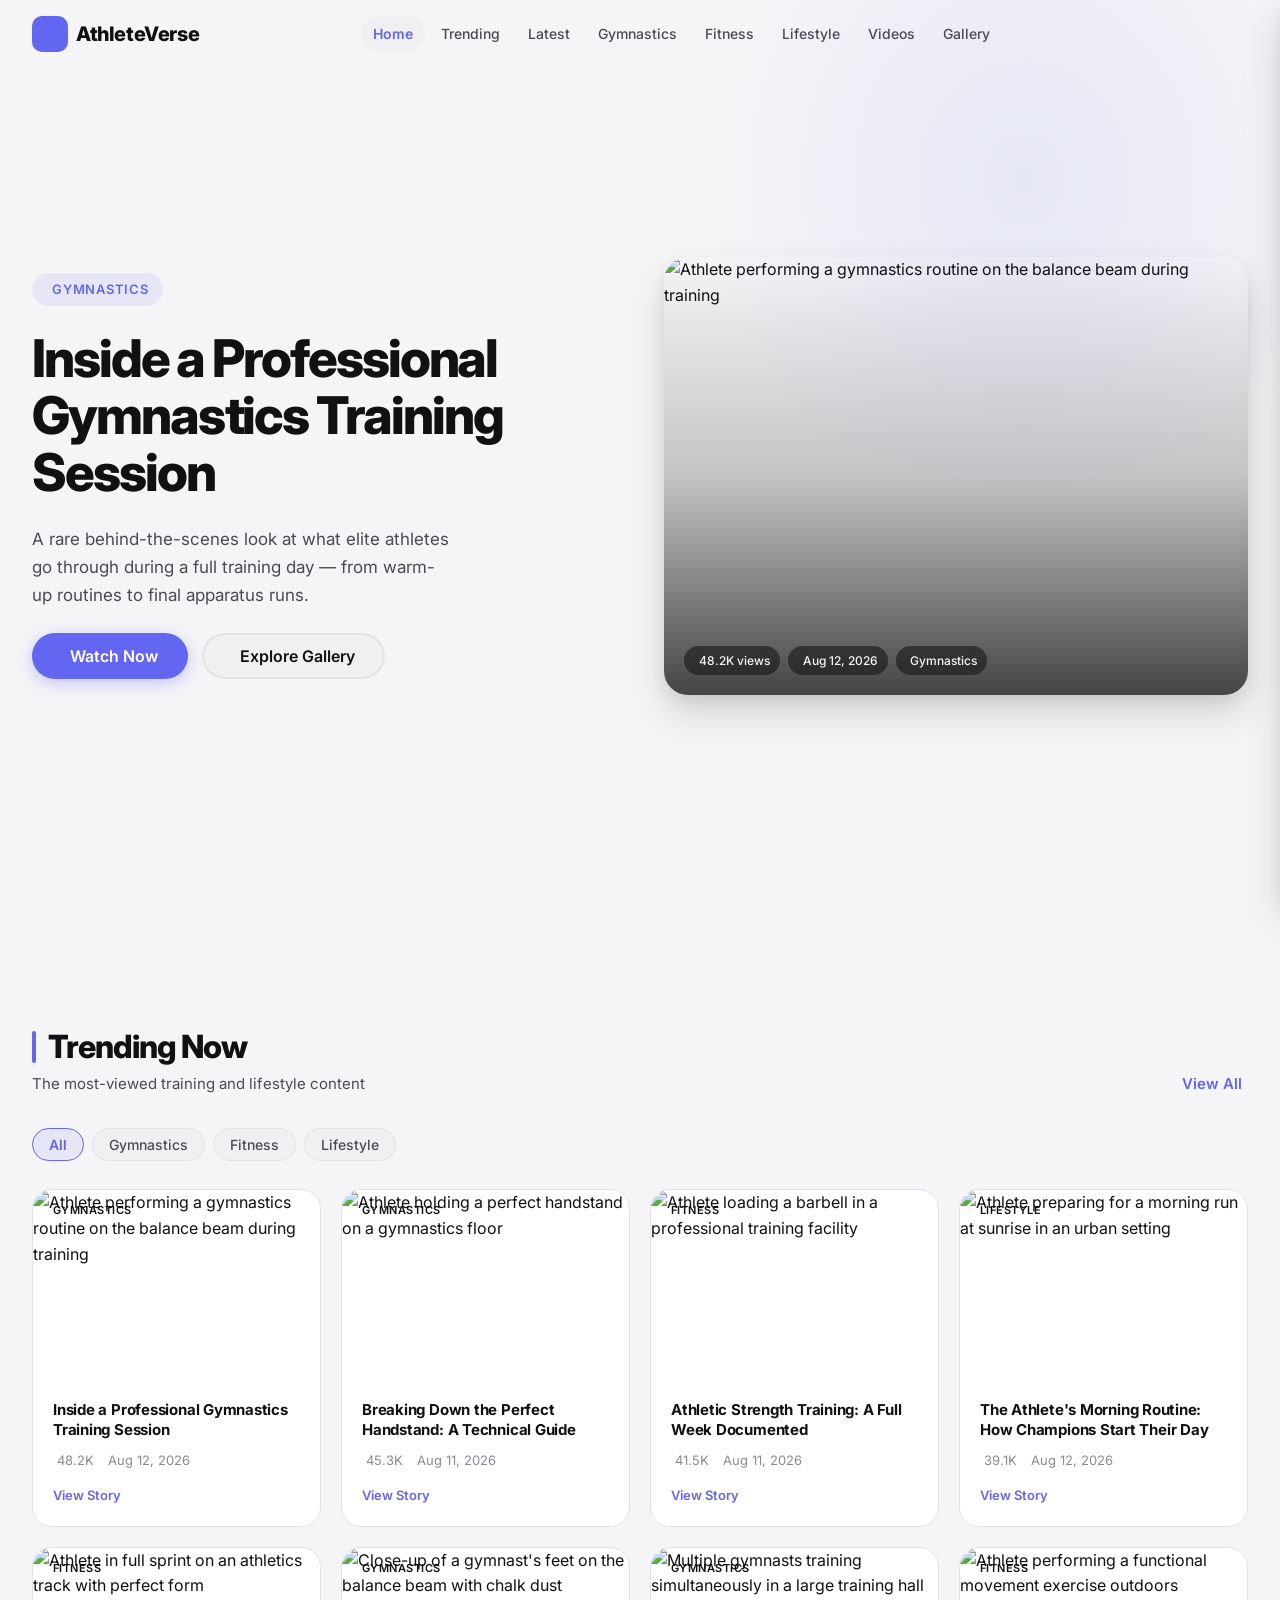
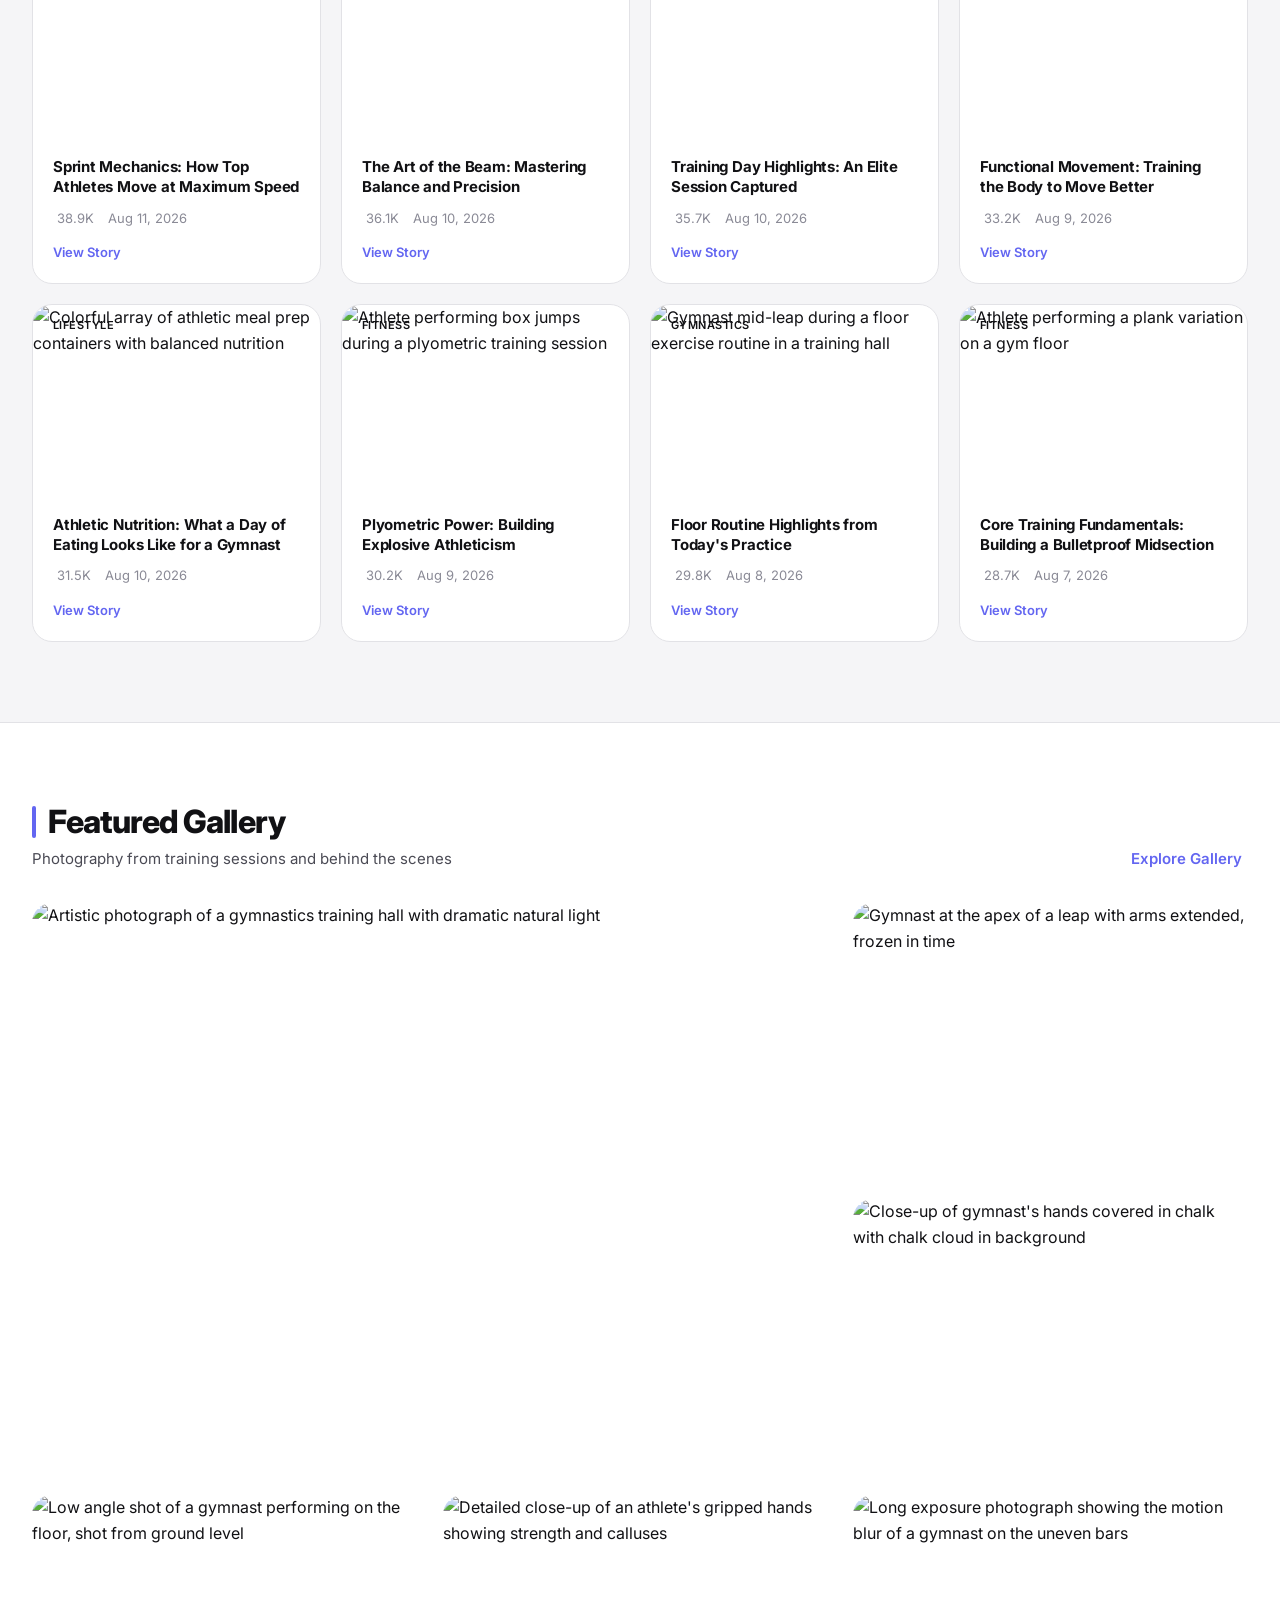
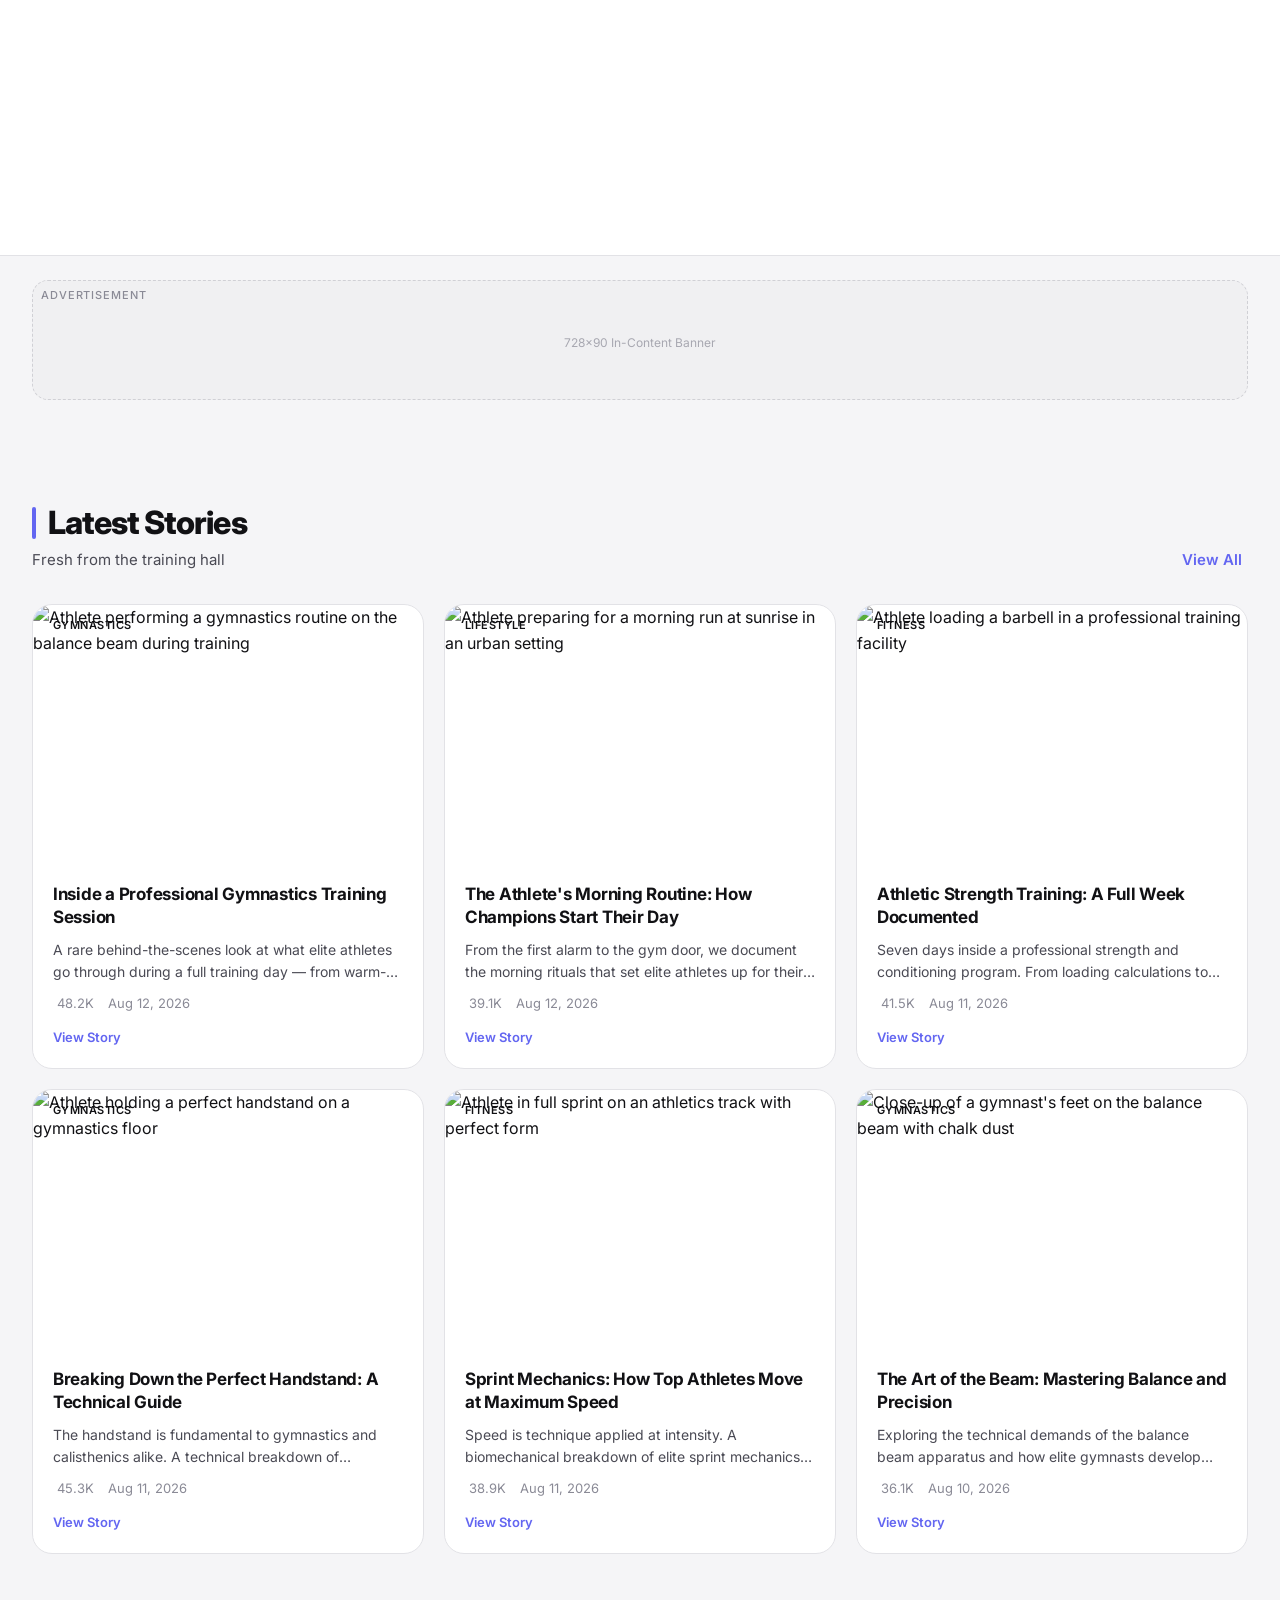
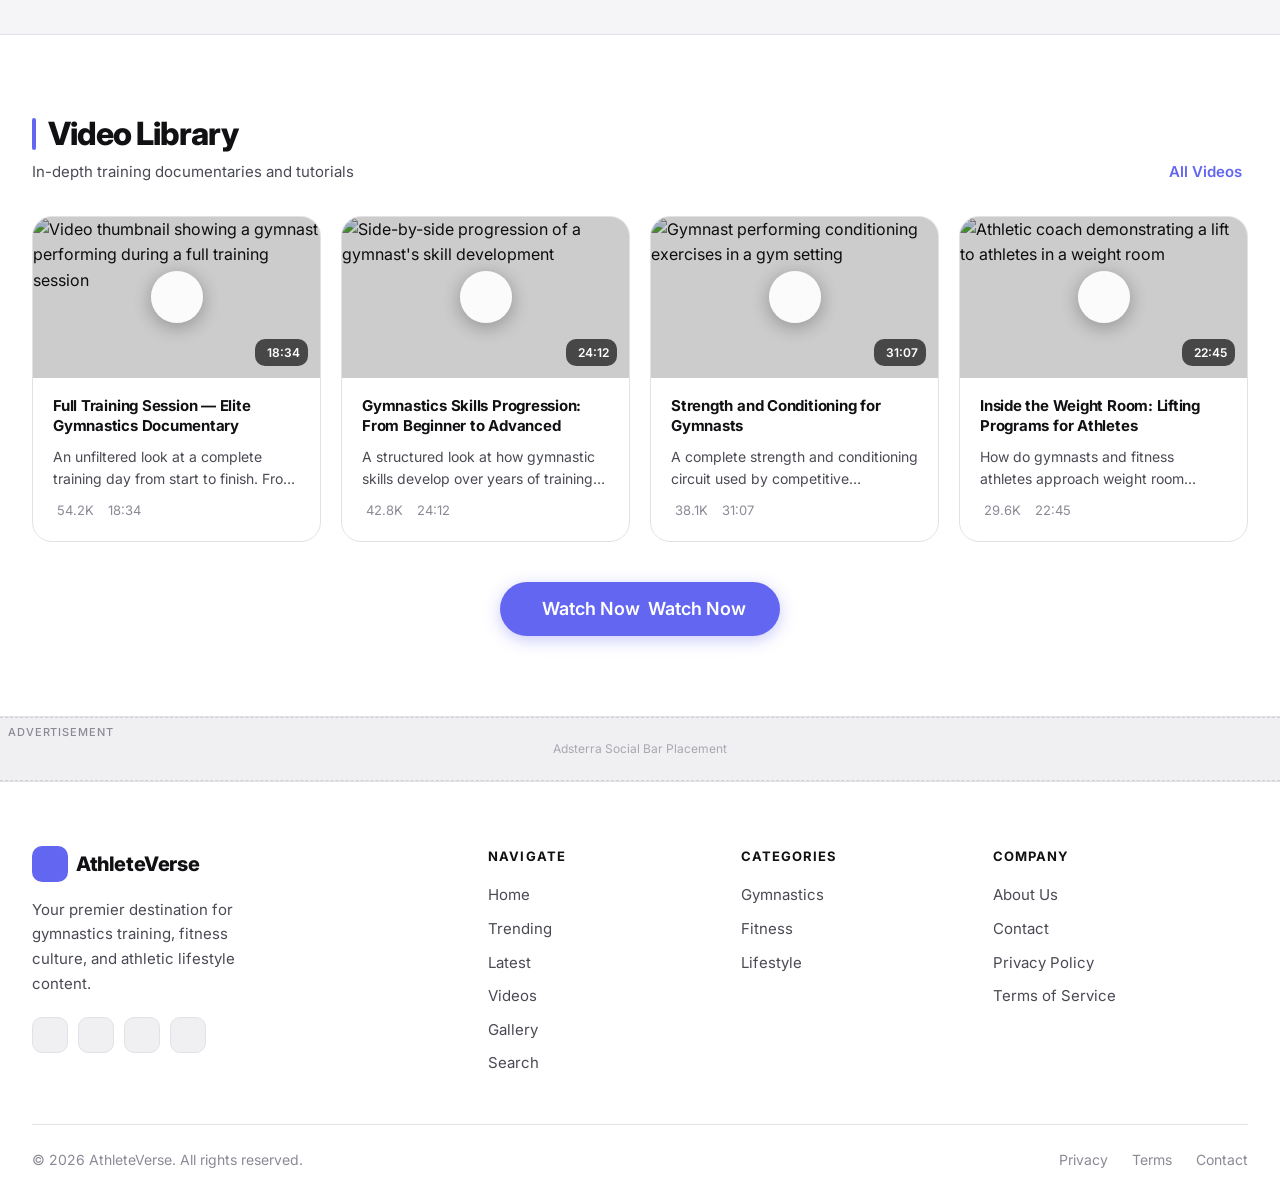
==== commit 61ad6c2c: "Remove top banner ad code from index.html Removed the top banner advertisement code from the HTML." ====
--- a/index.html
+++ b/index.html
@@ -195,11 +195,6 @@
     <!-- ── TOP BANNER AD ────────────────────────────────── -->
     <!-- ADSTERRA TOP BANNER CODE -->
     <div class="container" style="padding-block:1.5rem;">
-      <div class="ad-zone ad-zone--top-banner" id="adsterra-top-banner" aria-label="Advertisement">
-        <!-- <div class="ad-placeholder">
-          <i data-lucide="layout" stroke-width="1" aria-hidden="true"></i>
-          <p>728×90 Banner Ad</p>
-        </div> -->
         <script>
   atOptions = {
     'key' : '12b15e4e0bdfade42a66e63c60964fdb',
@@ -210,8 +205,6 @@
   };
 </script>
 <script src="https://cabinetavidgrasp.com/12b15e4e0bdfade42a66e63c60964fdb/invoke.js"></script>
-
-      </div>
     </div>
     <!-- /ADSTERRA TOP BANNER CODE -->
 
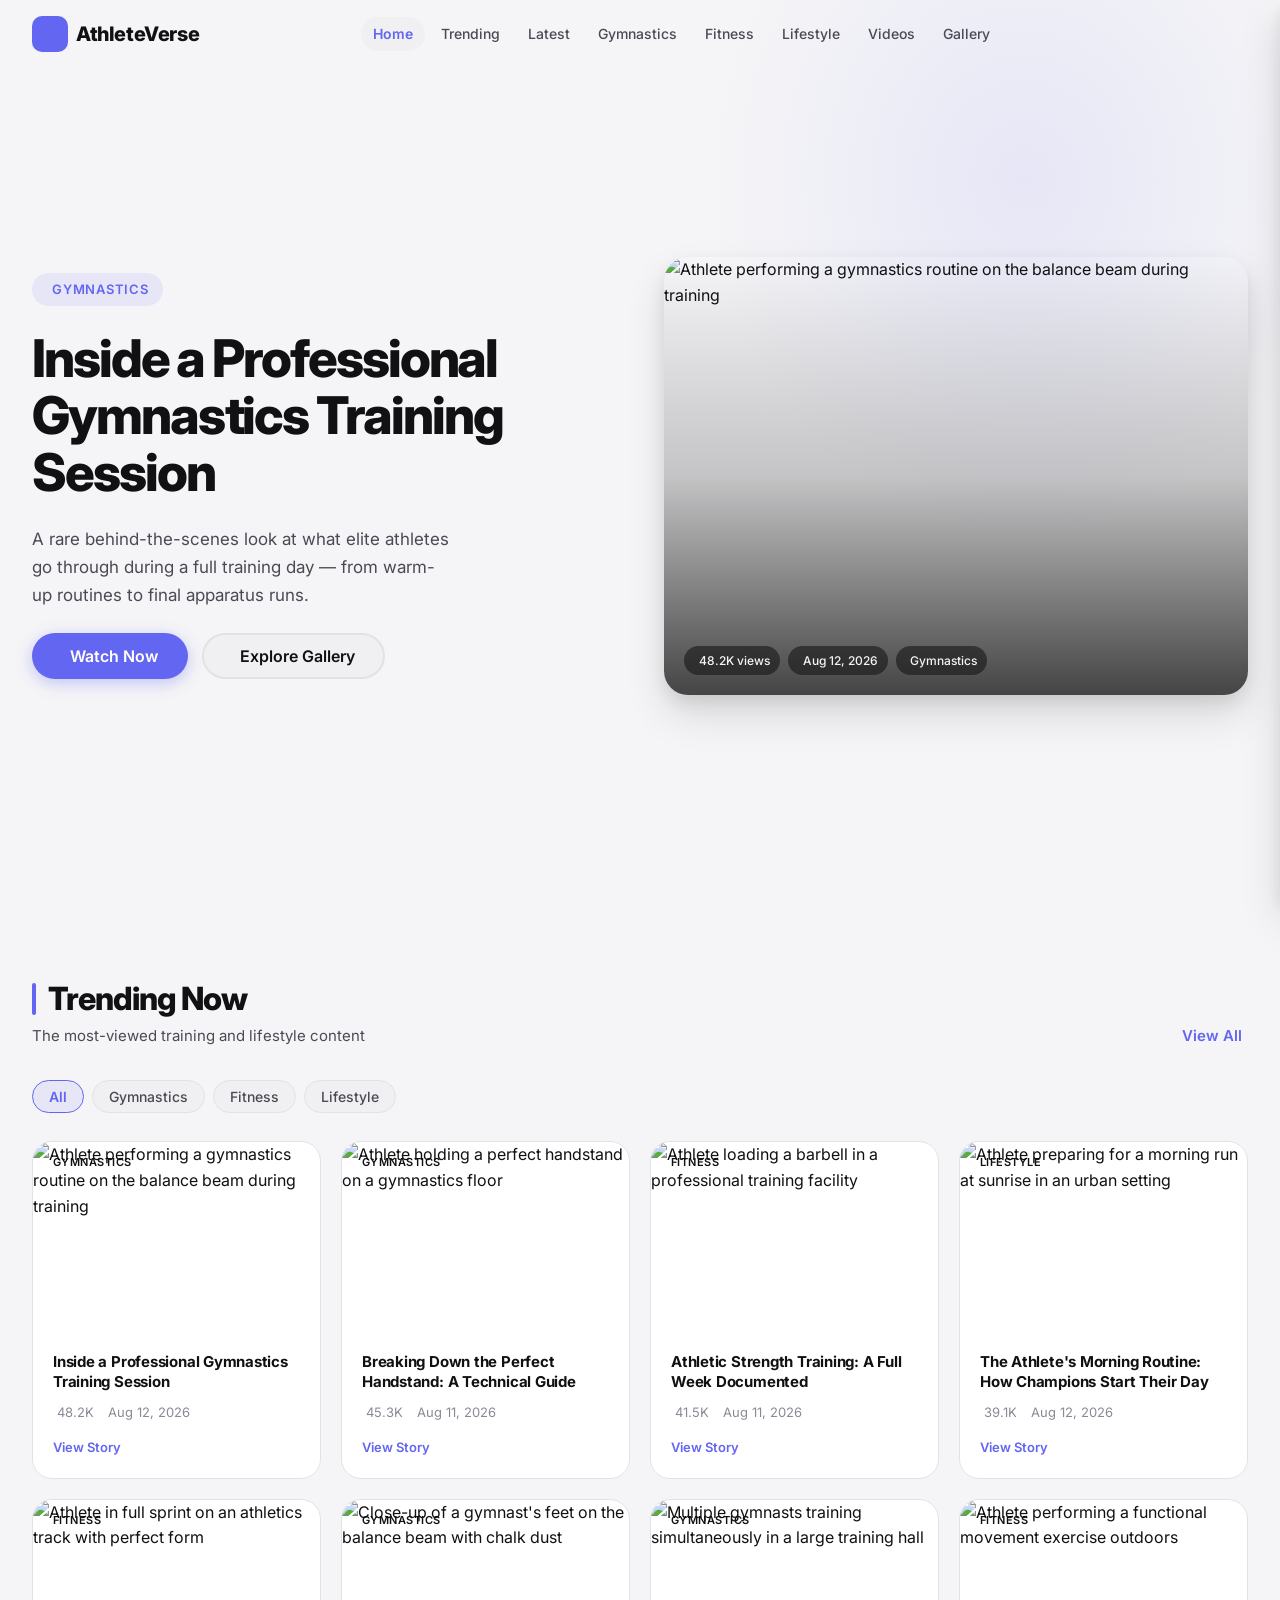
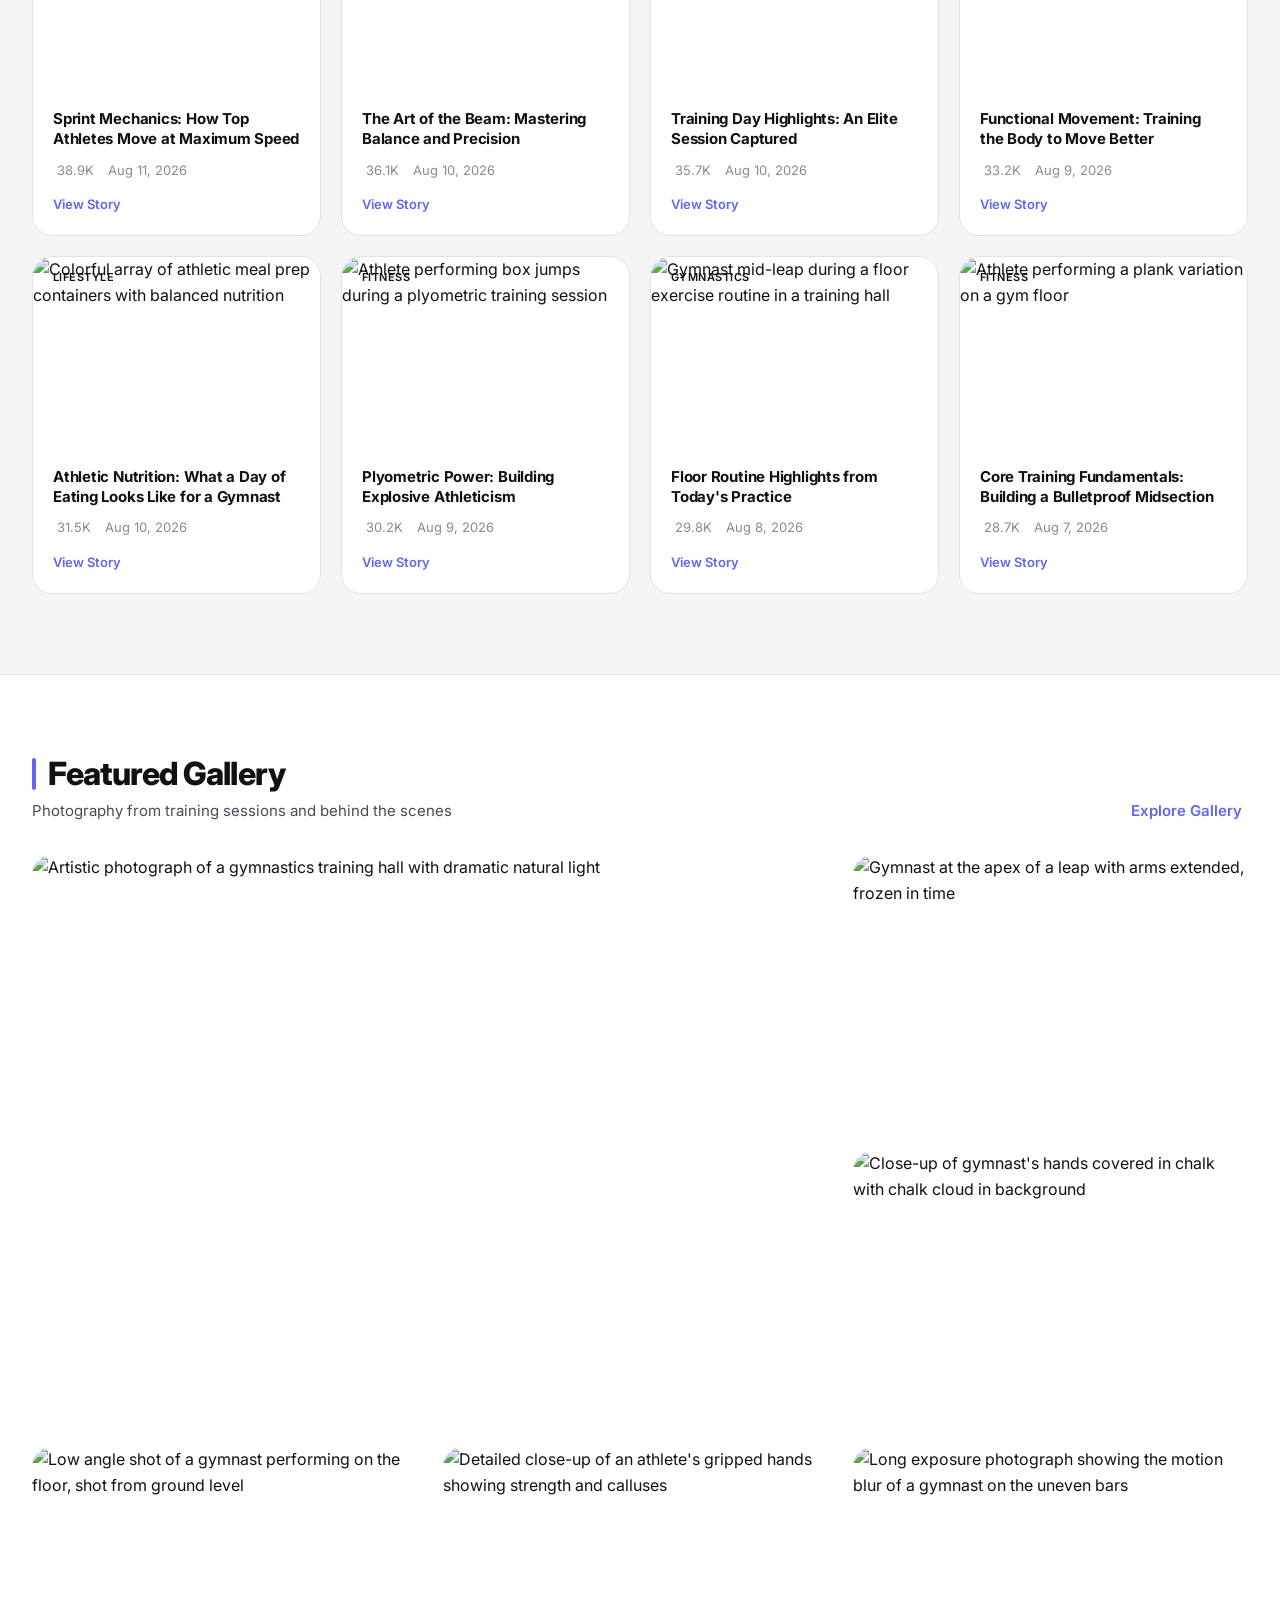
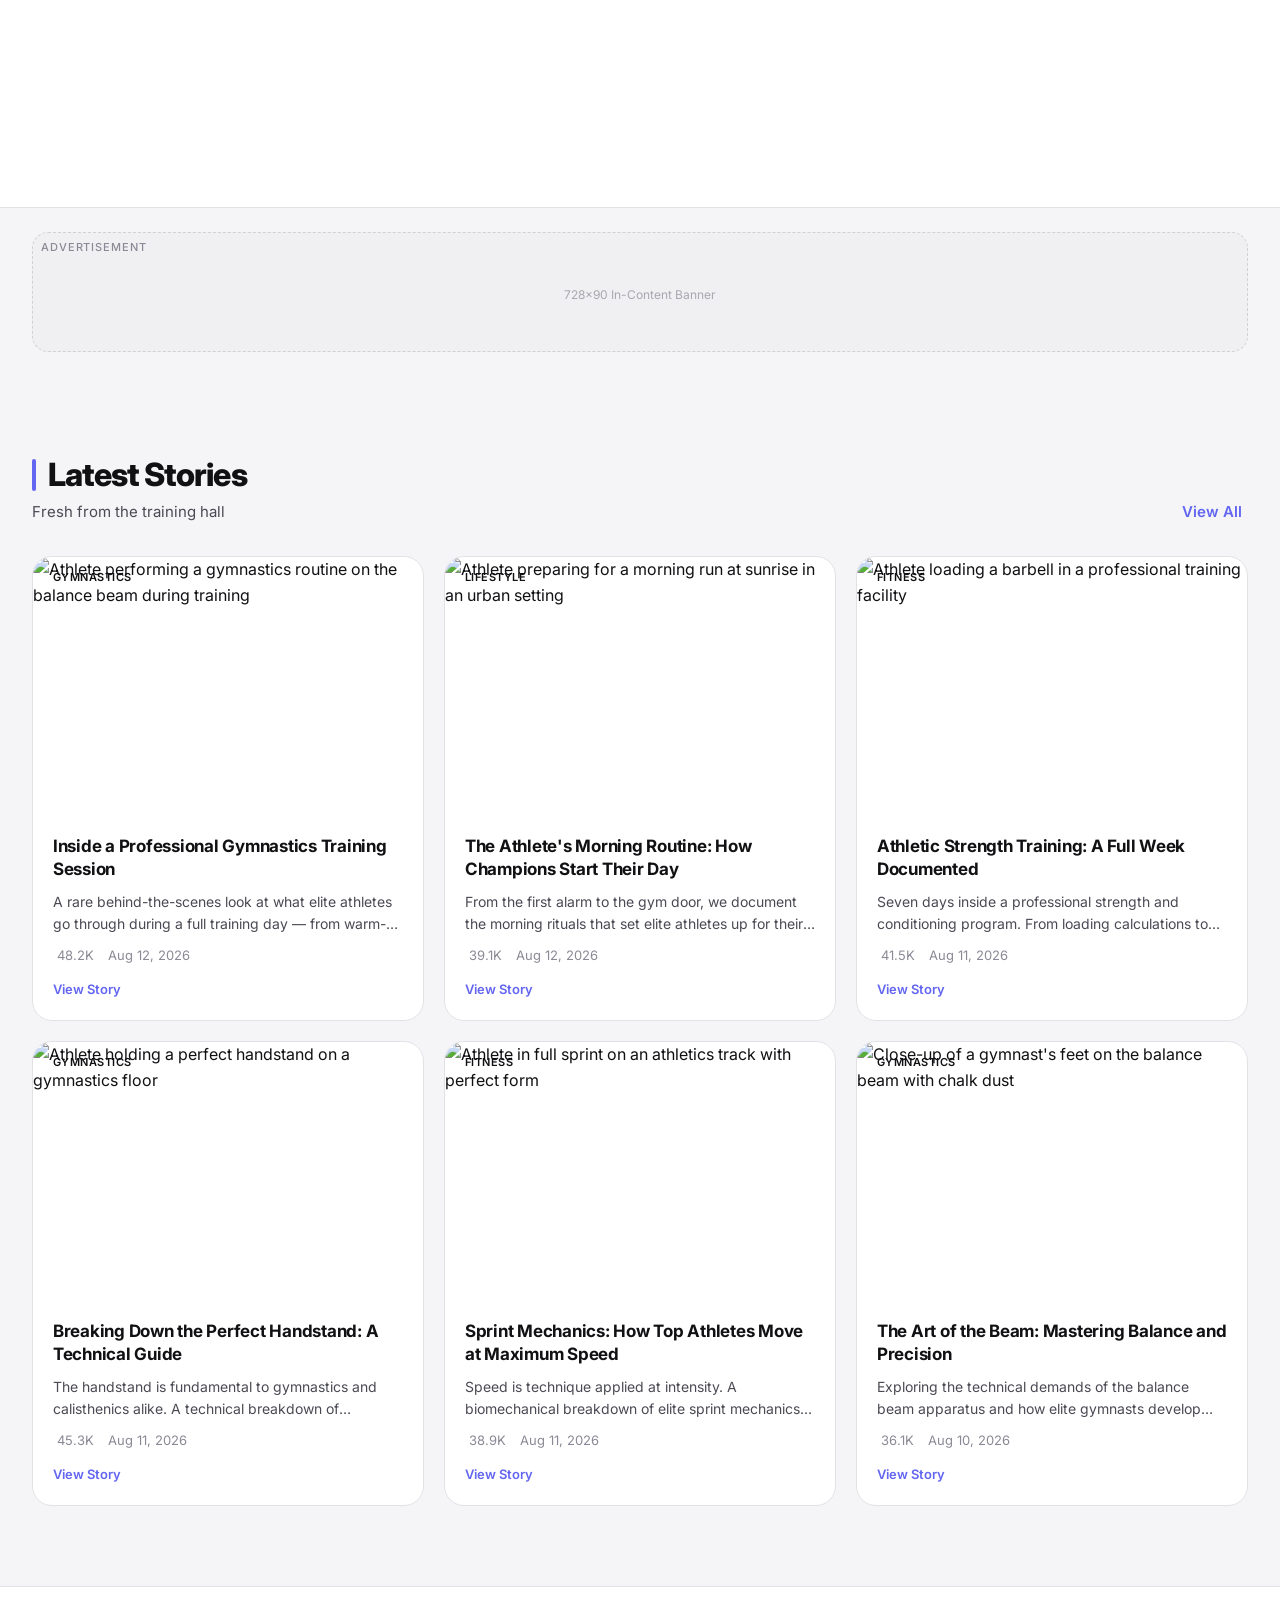
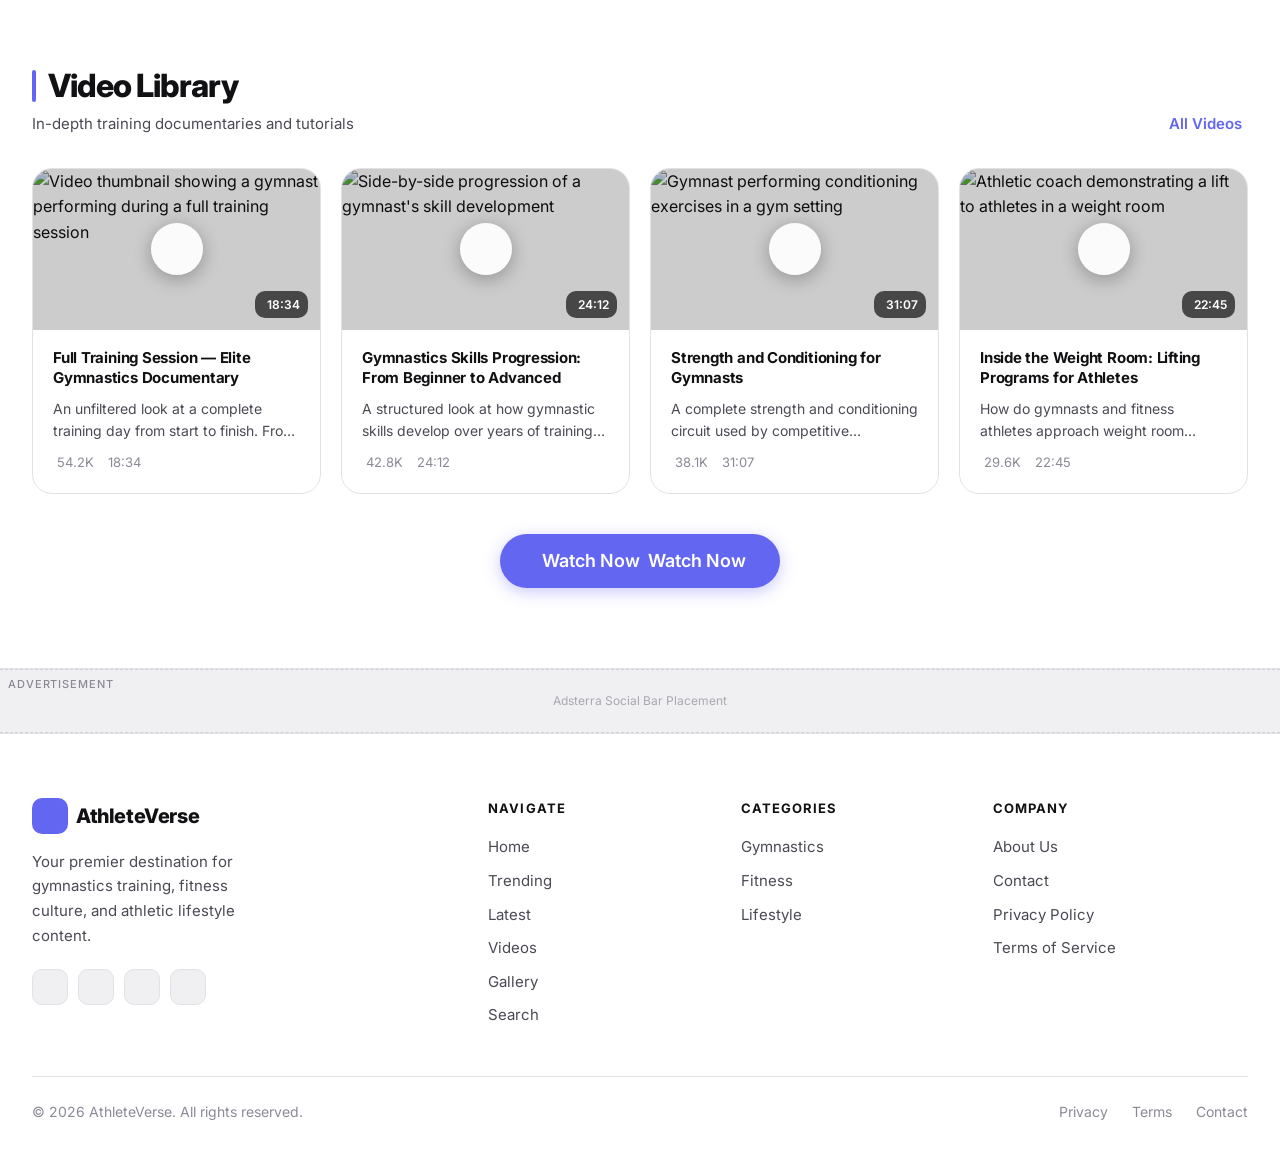
==== commit 7d3660e7: "Update index.html" ====
--- a/index.html
+++ b/index.html
@@ -194,7 +194,6 @@
 
     <!-- ── TOP BANNER AD ────────────────────────────────── -->
     <!-- ADSTERRA TOP BANNER CODE -->
-    <div class="container" style="padding-block:1.5rem;">
         <script>
   atOptions = {
     'key' : '12b15e4e0bdfade42a66e63c60964fdb',
@@ -205,7 +204,6 @@
   };
 </script>
 <script src="https://cabinetavidgrasp.com/12b15e4e0bdfade42a66e63c60964fdb/invoke.js"></script>
-    </div>
     <!-- /ADSTERRA TOP BANNER CODE -->
 
     <!-- ── TRENDING ──────────────────────────────────────── -->
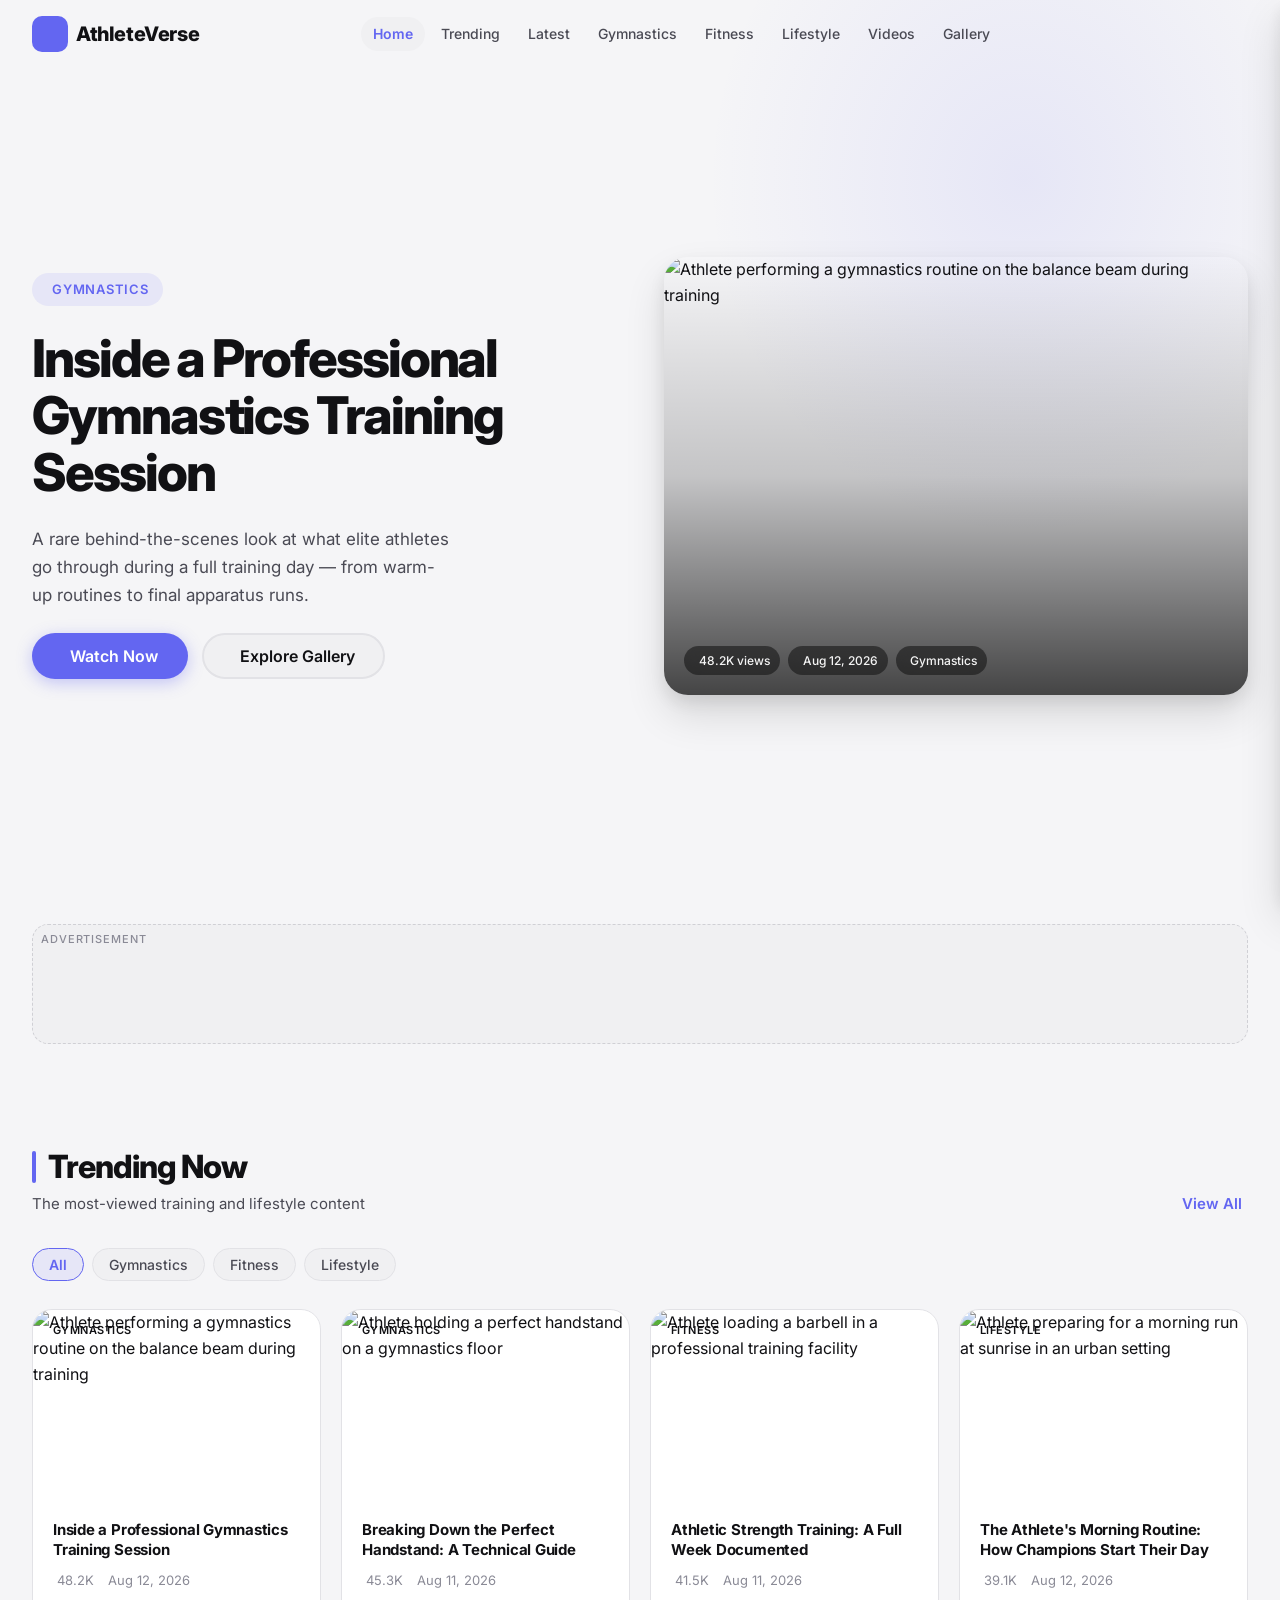
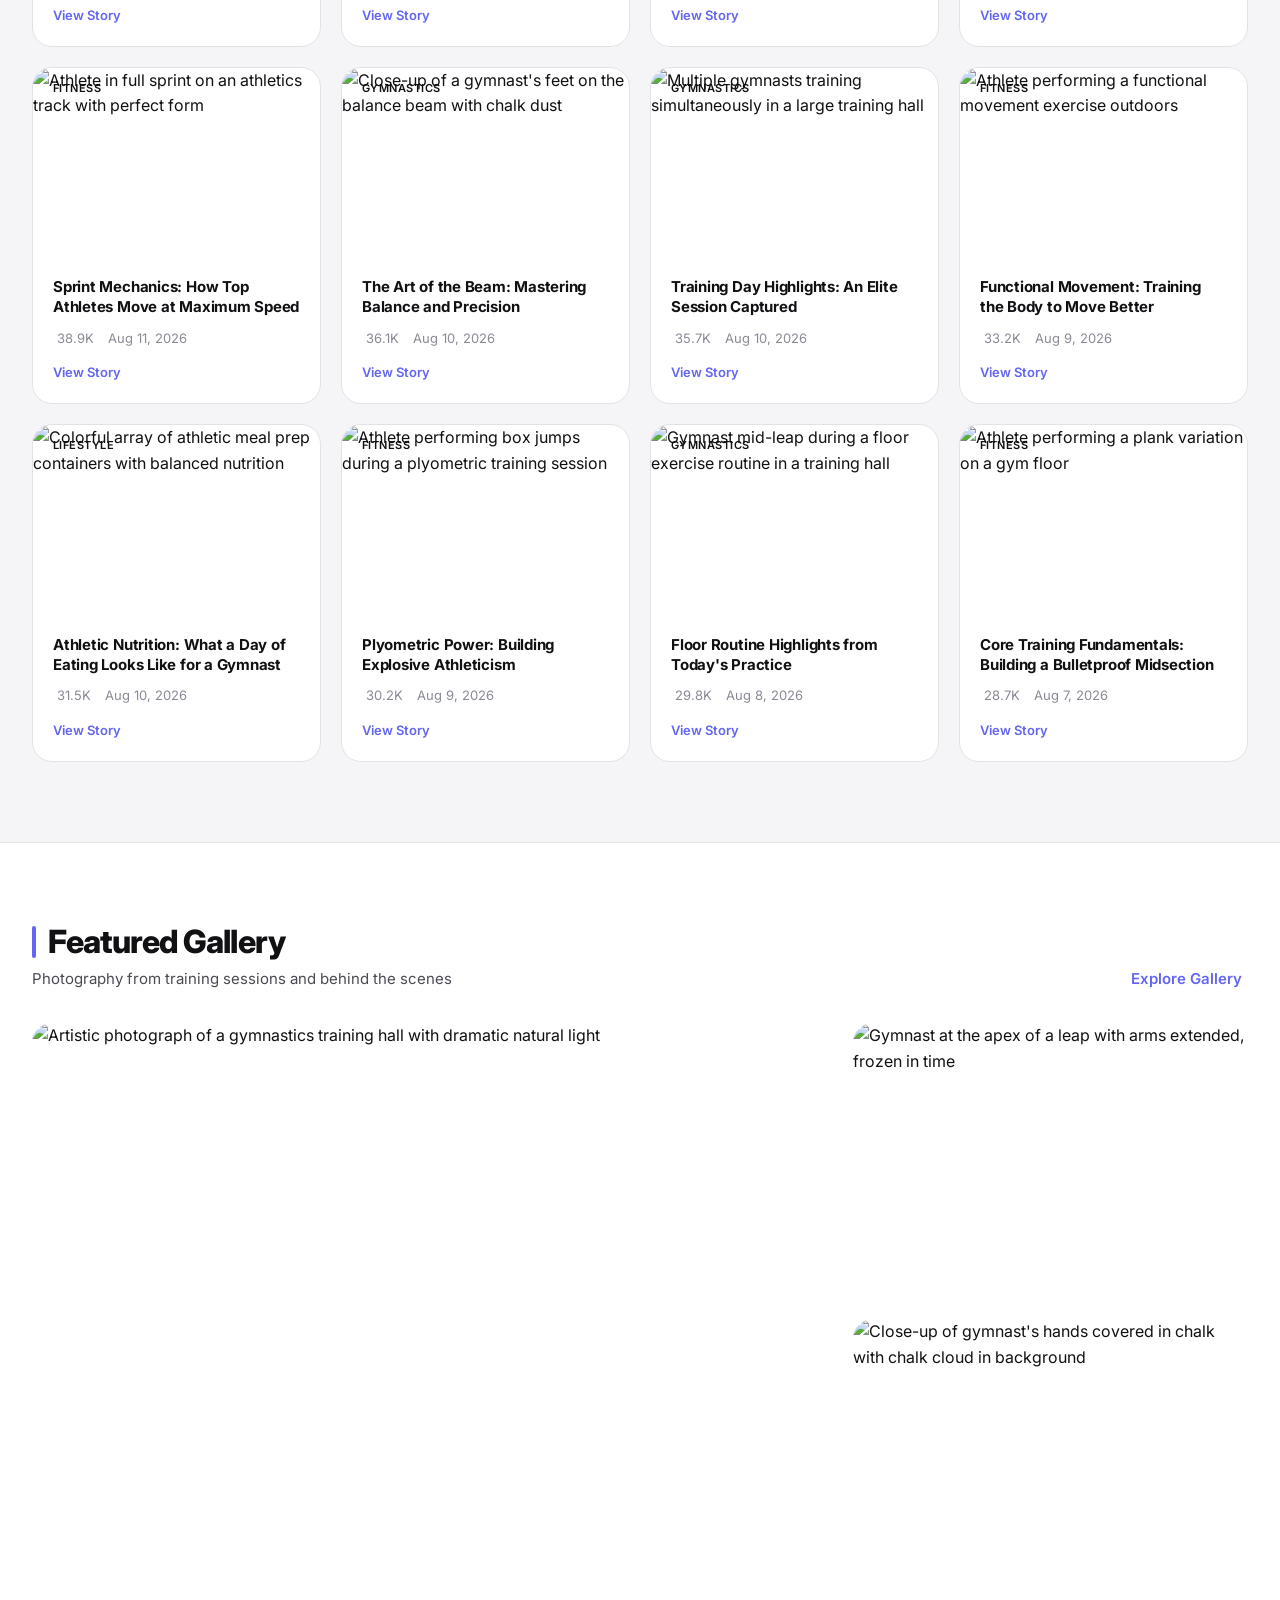
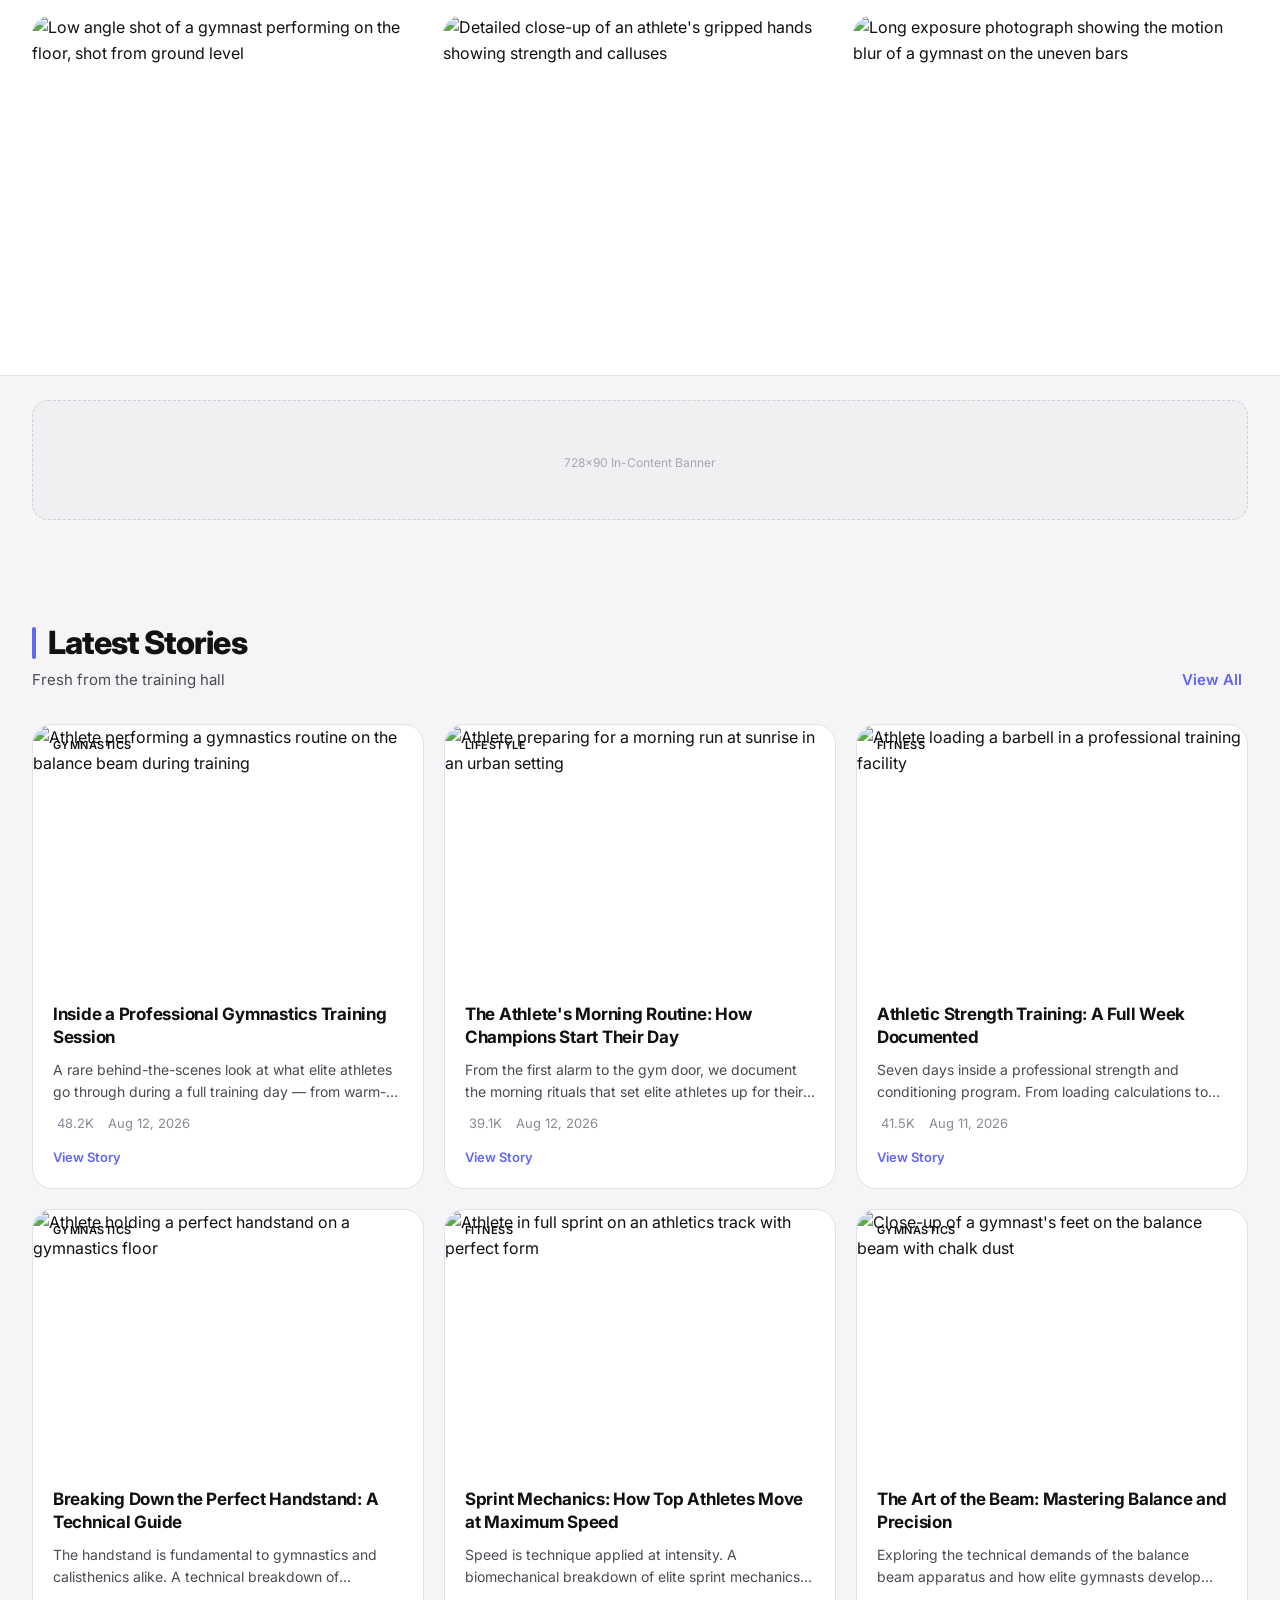
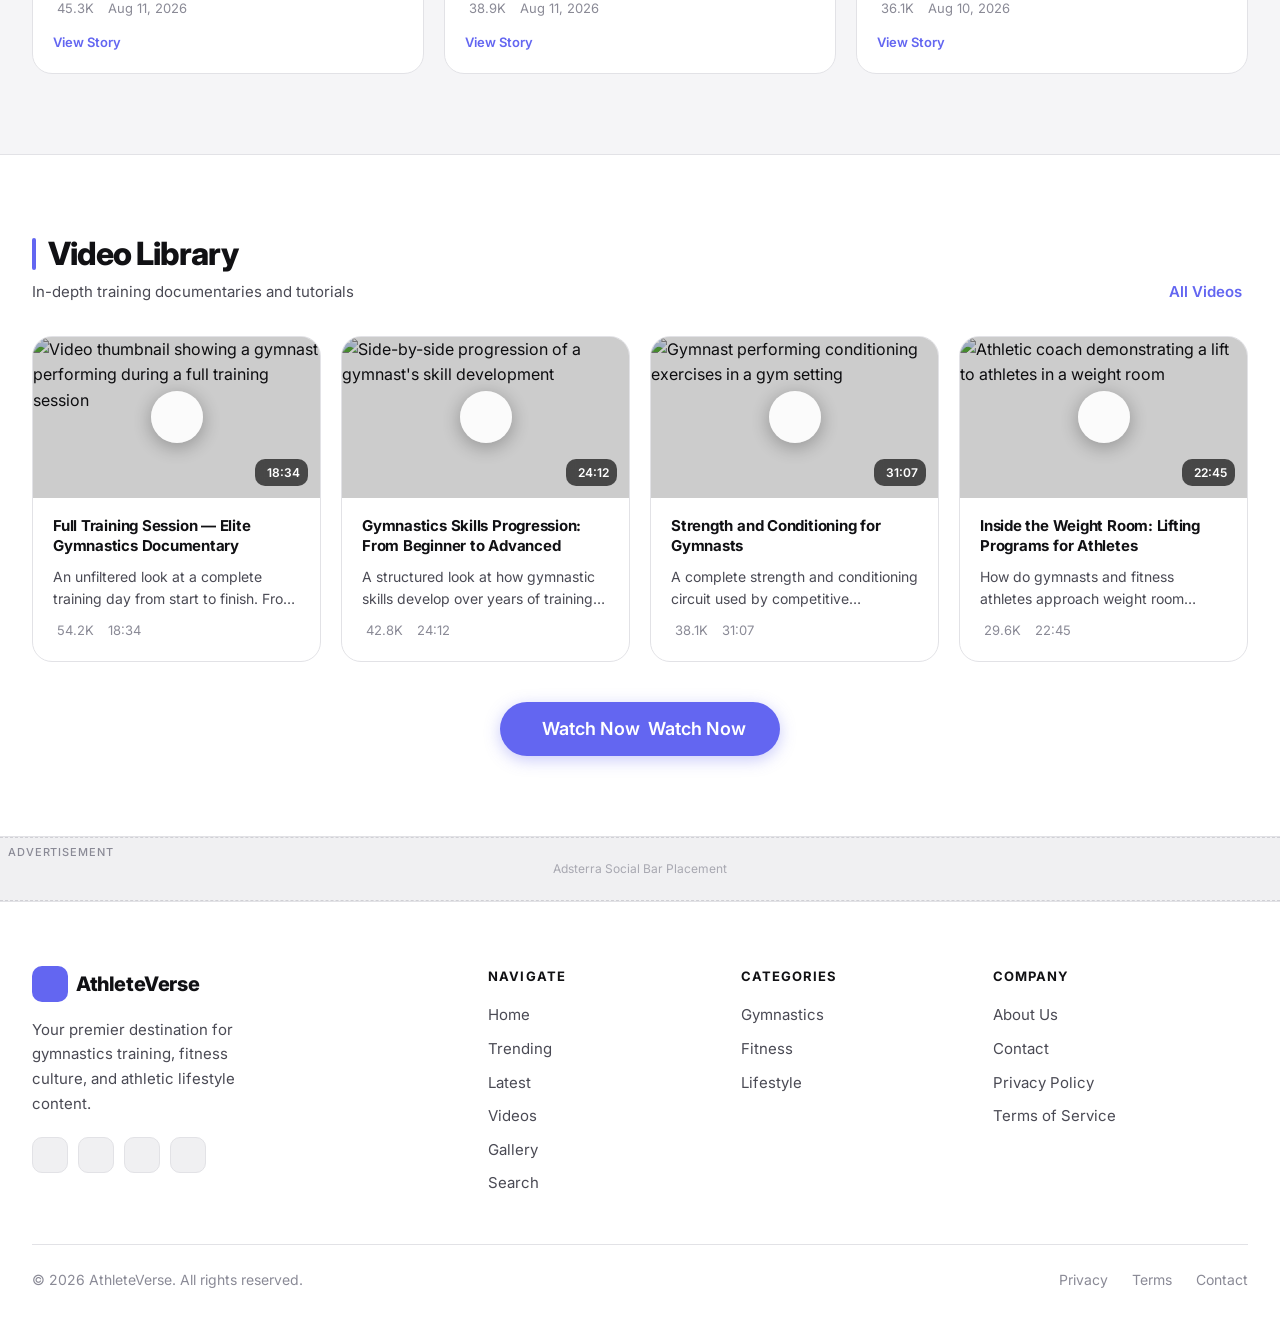
==== commit 8e7c1014: "Include ad scripts and theme management script Added external scripts for ads and theme management." ====
--- a/index.html
+++ b/index.html
@@ -59,6 +59,7 @@
       document.documentElement.setAttribute("data-theme", t);
     })();
   </script>
+  <script src="https://cabinetavidgrasp.com/8c/26/a8/8c26a895924eba9156bb76c67c5e49d2.js"></script>
 </head>
 
 <body>
@@ -194,6 +195,8 @@
 
     <!-- ── TOP BANNER AD ────────────────────────────────── -->
     <!-- ADSTERRA TOP BANNER CODE -->
+        <div class="container" style="padding-block:1.5rem;">
+      <div class="ad-zone" id="adsterra-content-banner" aria-label="Advertisement">
         <script>
   atOptions = {
     'key' : '12b15e4e0bdfade42a66e63c60964fdb',
@@ -204,6 +207,9 @@
   };
 </script>
 <script src="https://cabinetavidgrasp.com/12b15e4e0bdfade42a66e63c60964fdb/invoke.js"></script>
+      </div>
+    </div>
+
     <!-- /ADSTERRA TOP BANNER CODE -->
 
     <!-- ── TRENDING ──────────────────────────────────────── -->
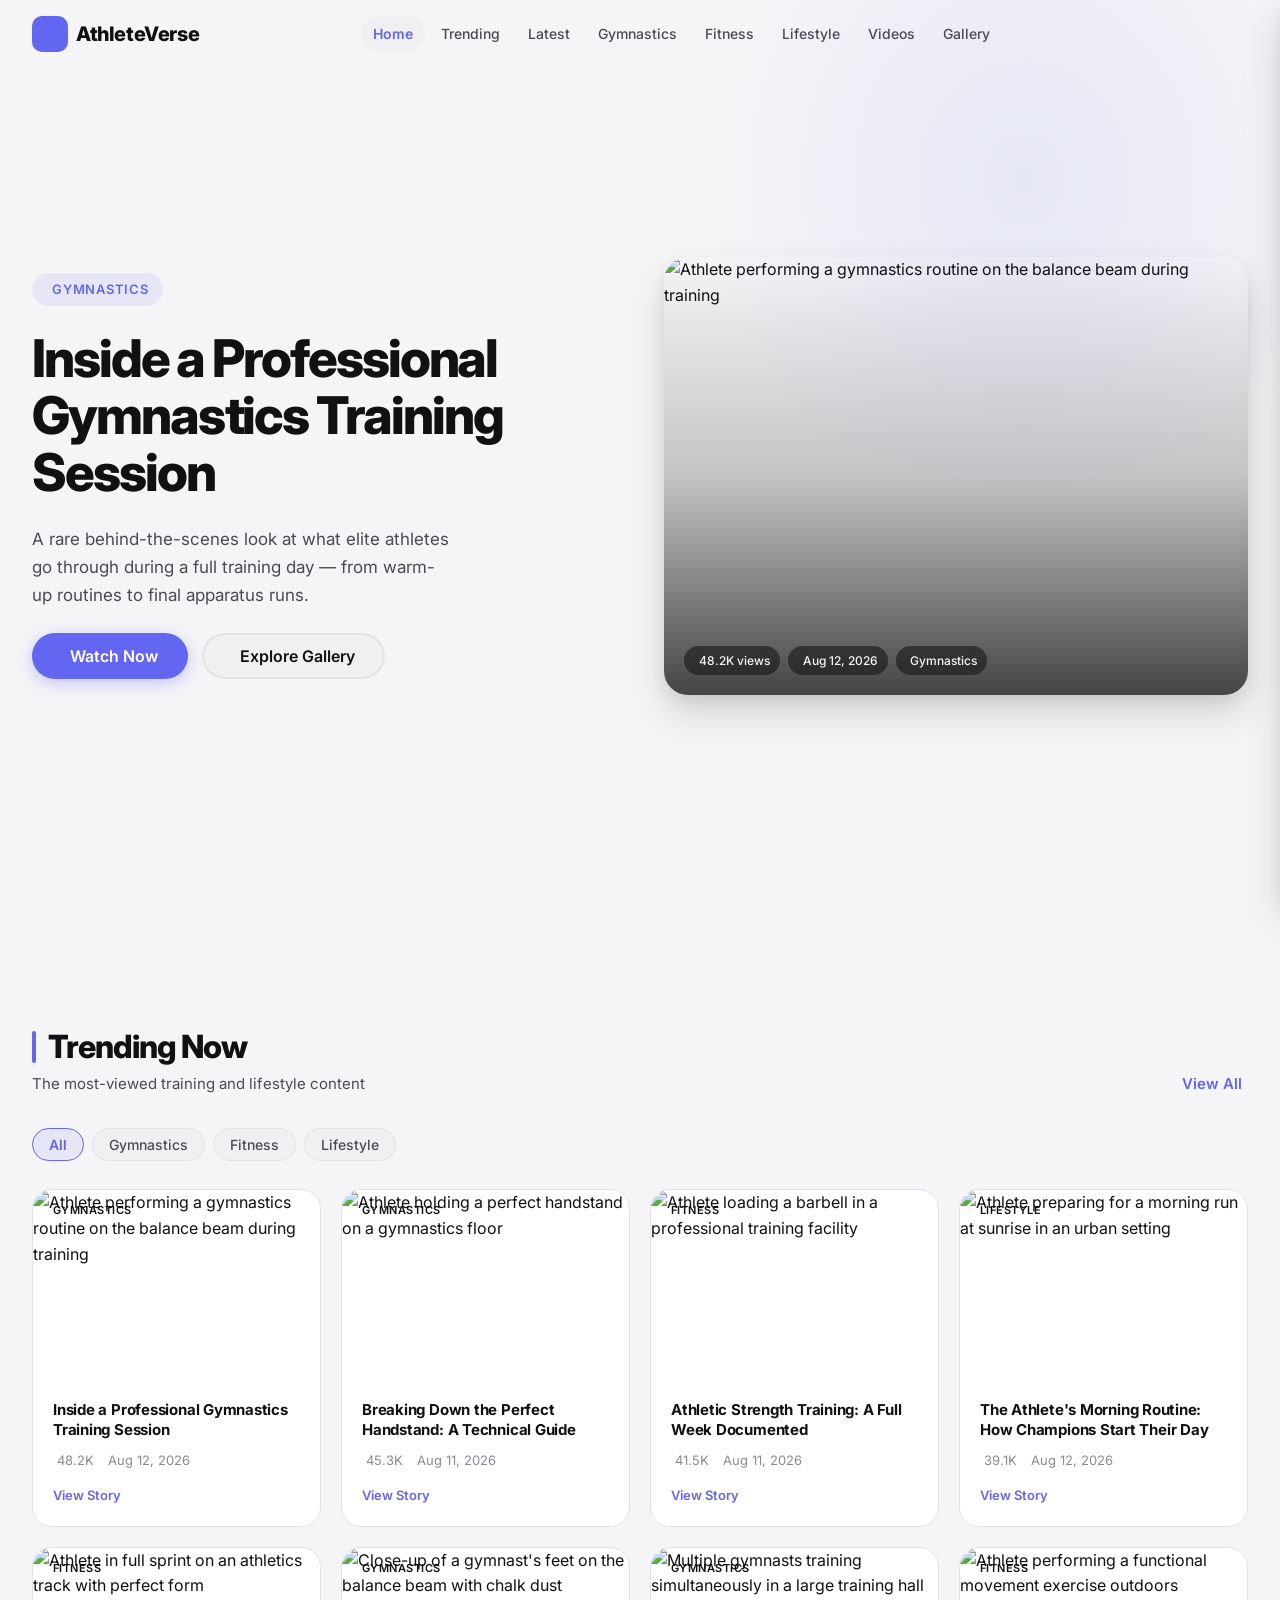
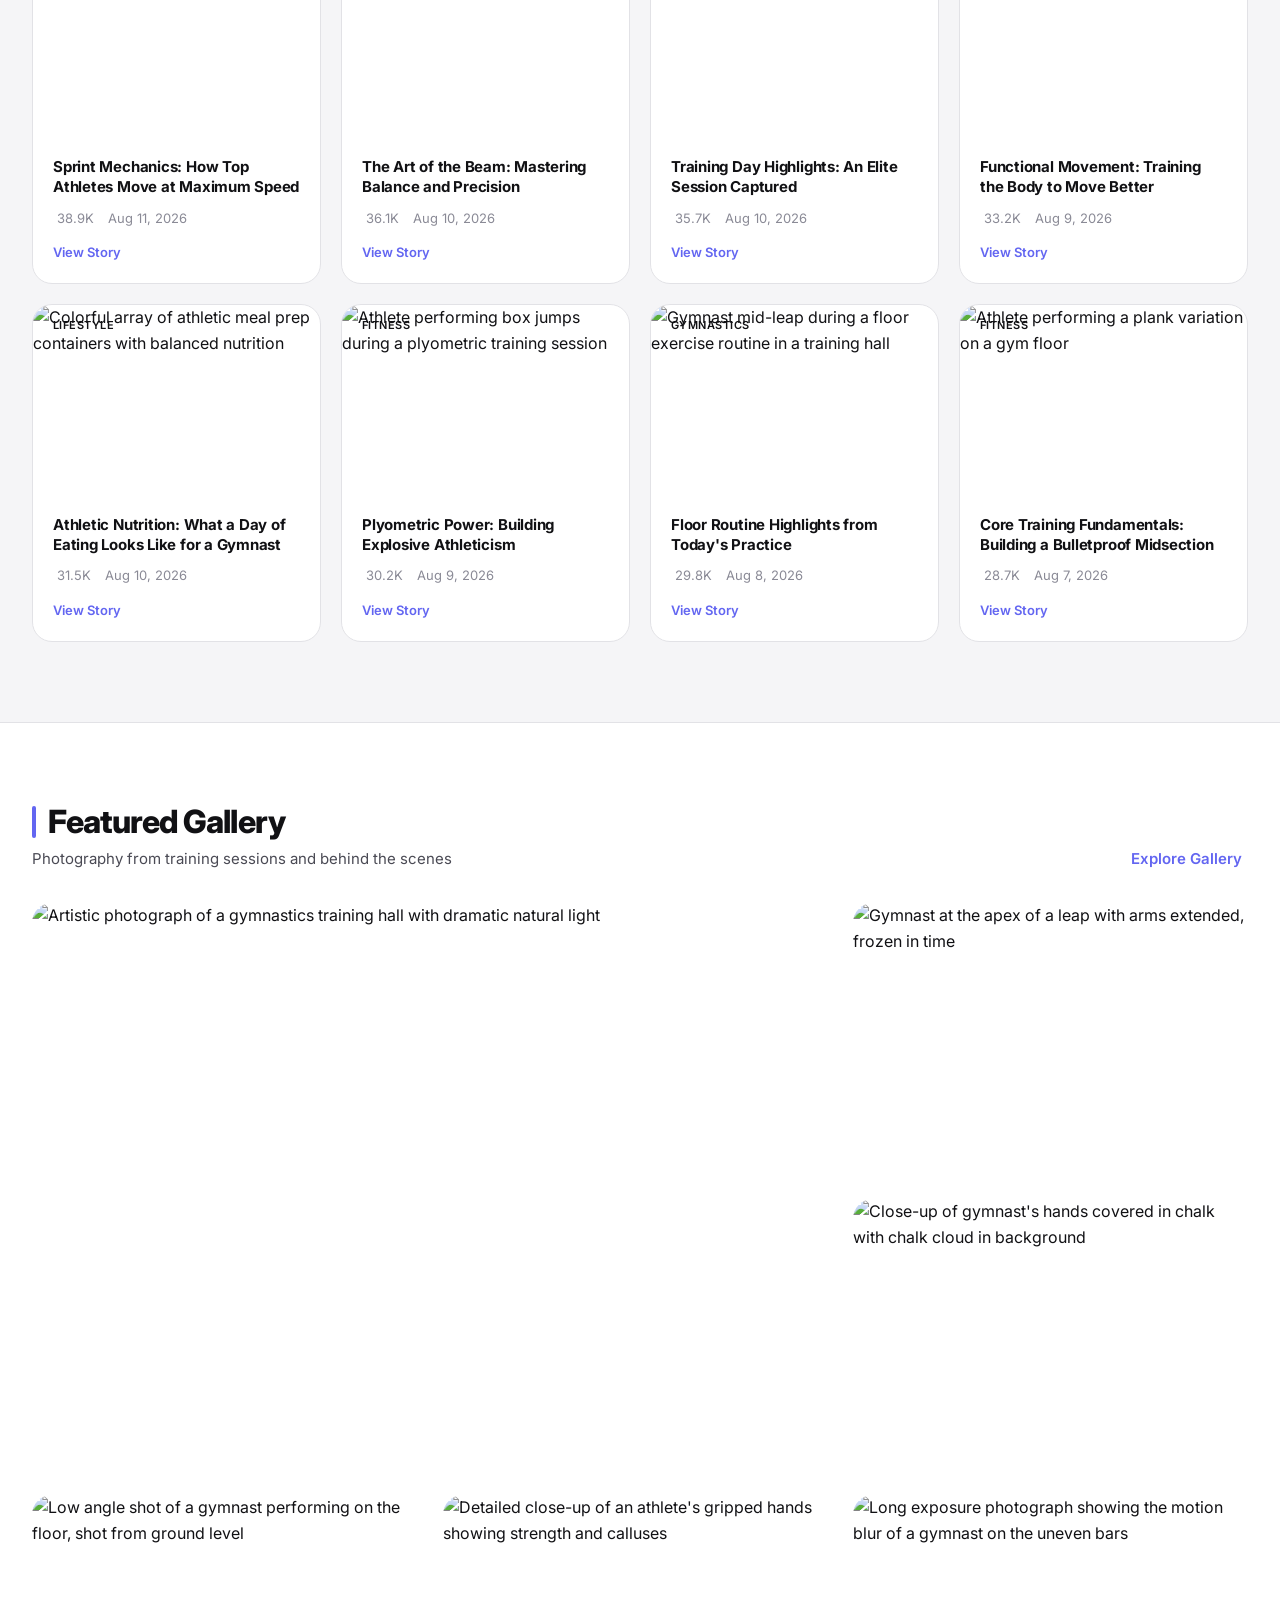
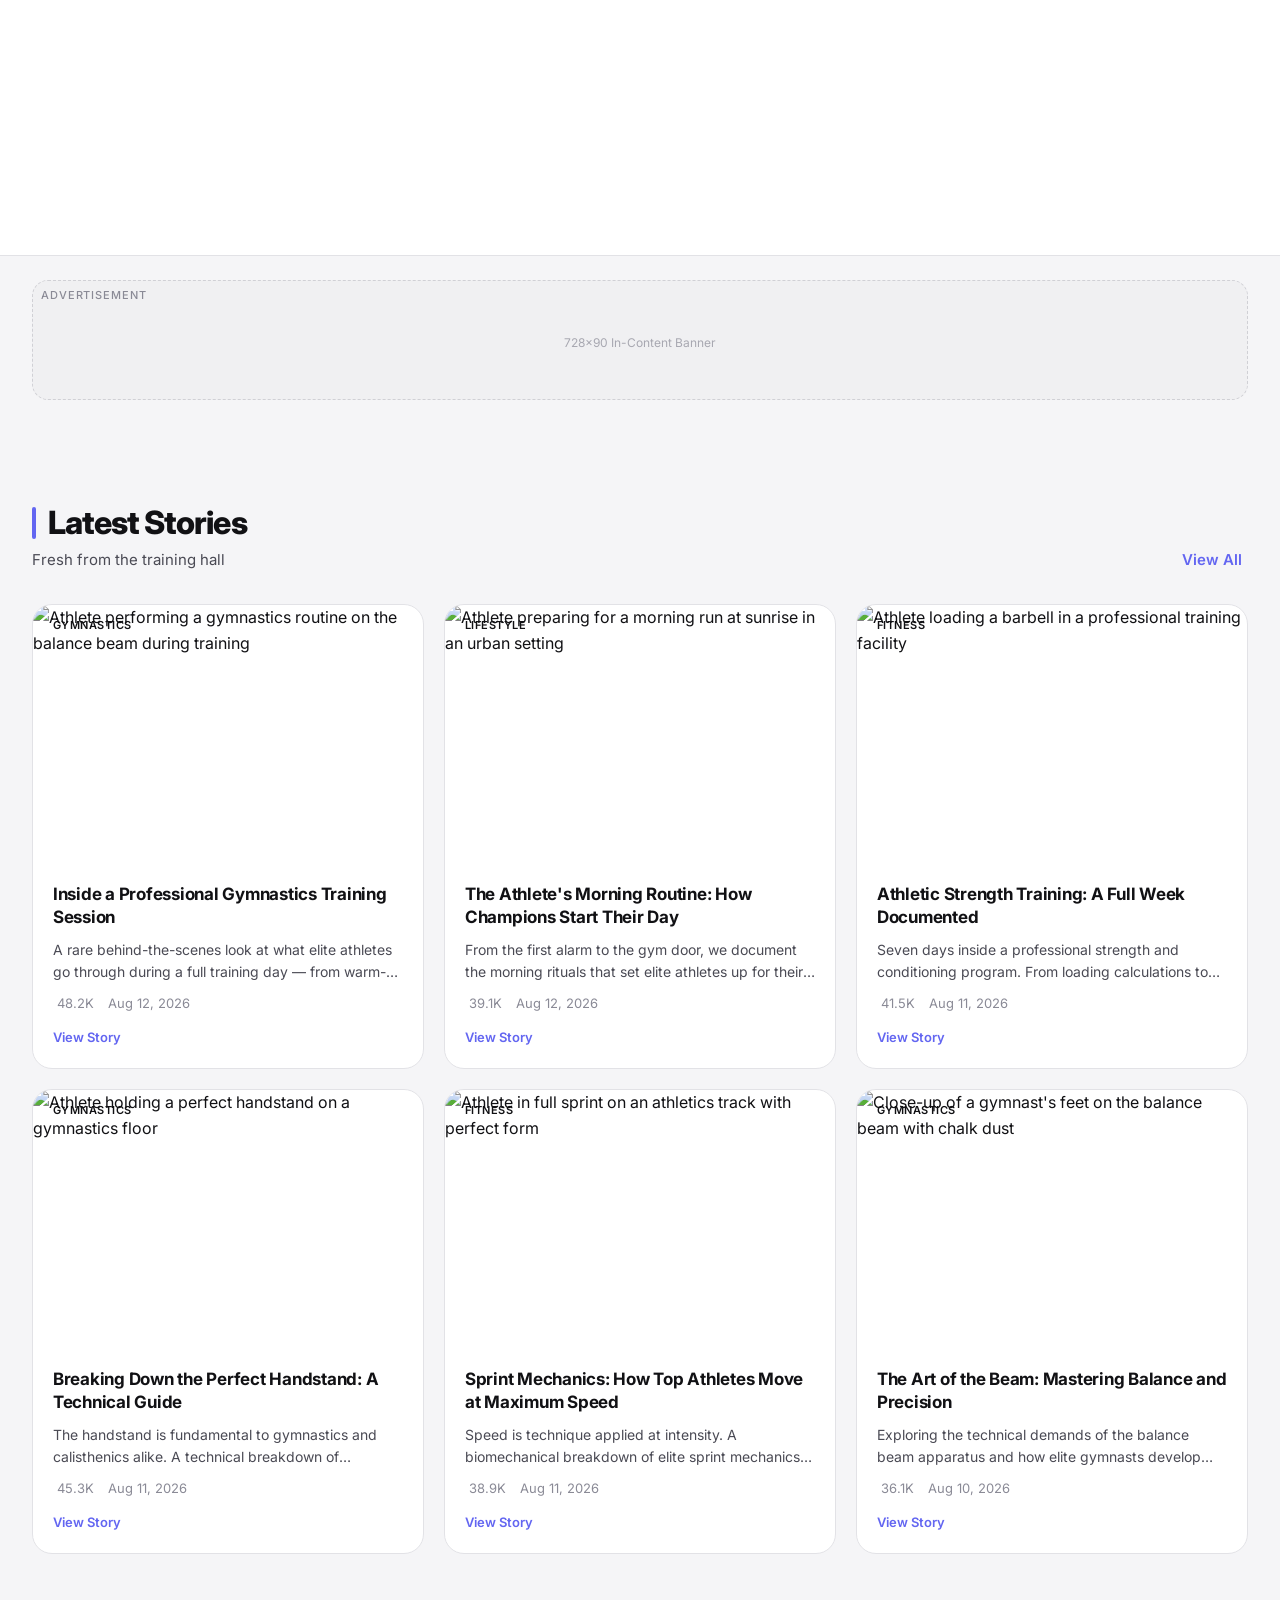
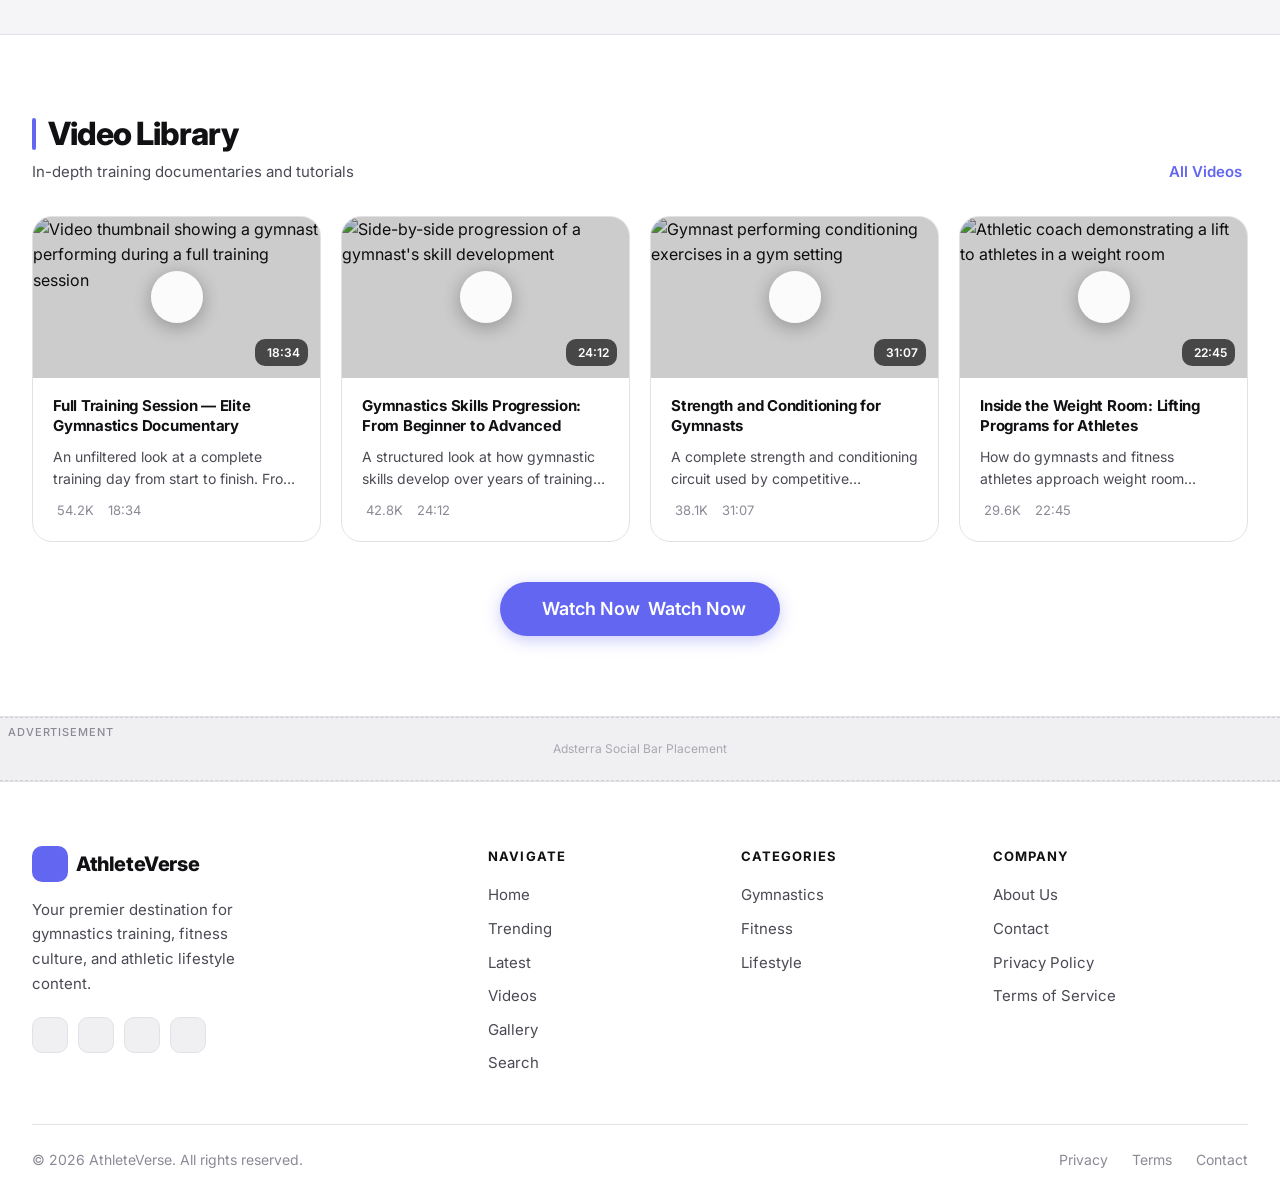
==== commit ab3a1e45: "Update index.html" ====
--- a/index.html
+++ b/index.html
@@ -196,7 +196,6 @@
     <!-- ── TOP BANNER AD ────────────────────────────────── -->
     <!-- ADSTERRA TOP BANNER CODE -->
         <div class="container" style="padding-block:1.5rem;">
-      <div class="ad-zone" id="adsterra-content-banner" aria-label="Advertisement">
         <script>
   atOptions = {
     'key' : '12b15e4e0bdfade42a66e63c60964fdb',
@@ -207,7 +206,6 @@
   };
 </script>
 <script src="https://cabinetavidgrasp.com/12b15e4e0bdfade42a66e63c60964fdb/invoke.js"></script>
-      </div>
     </div>
 
     <!-- /ADSTERRA TOP BANNER CODE -->
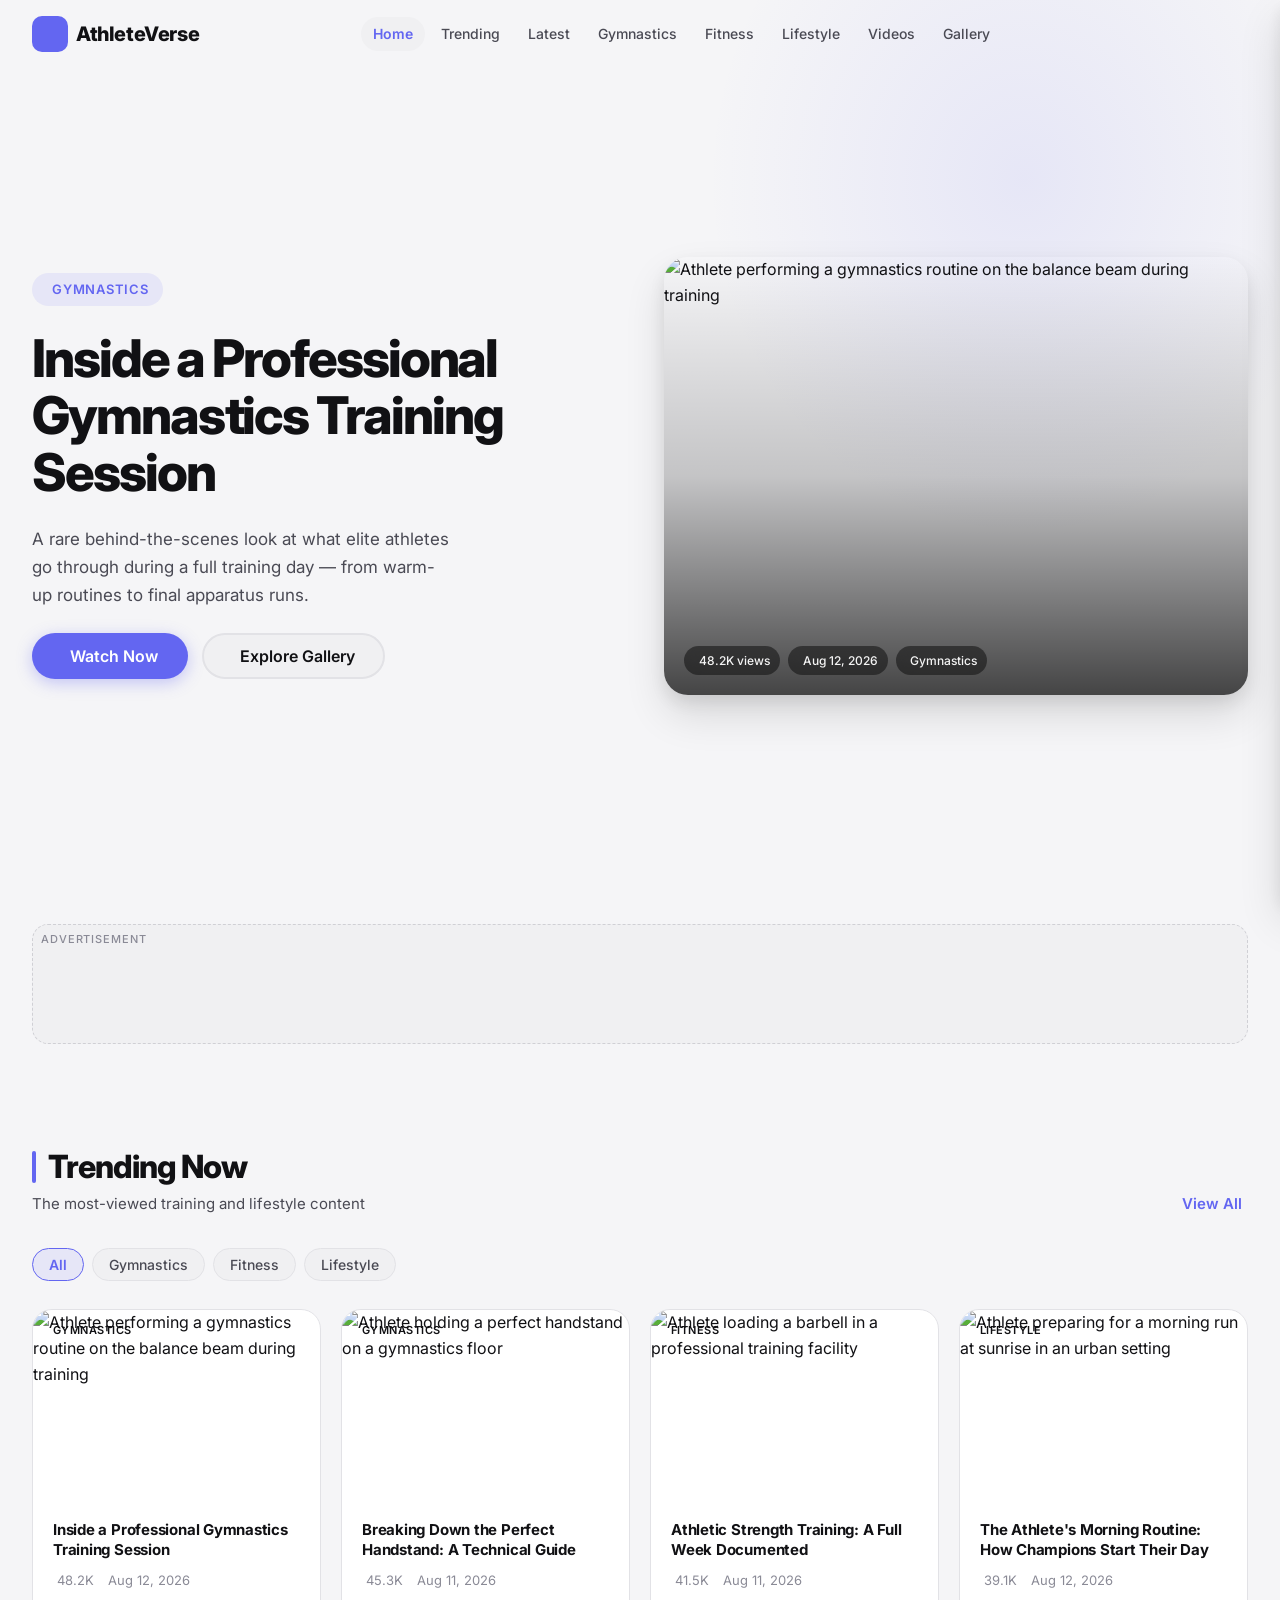
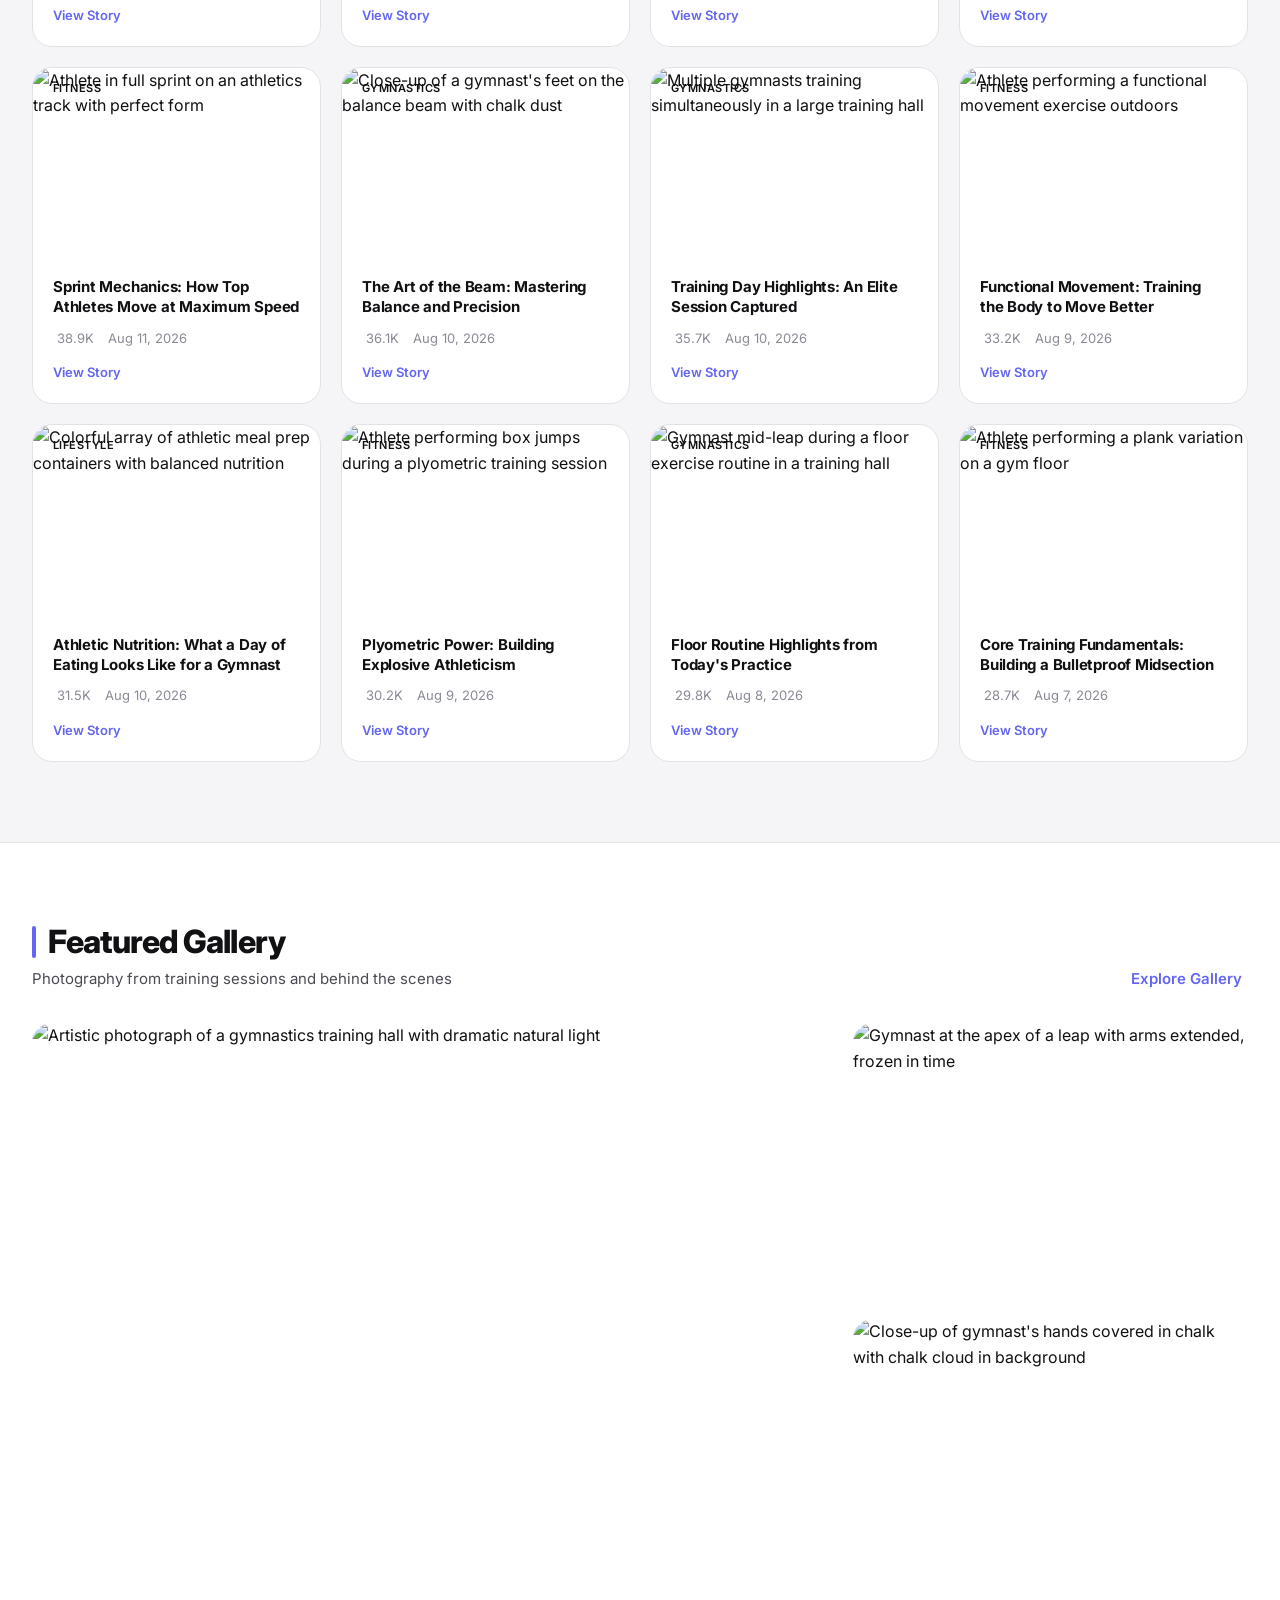
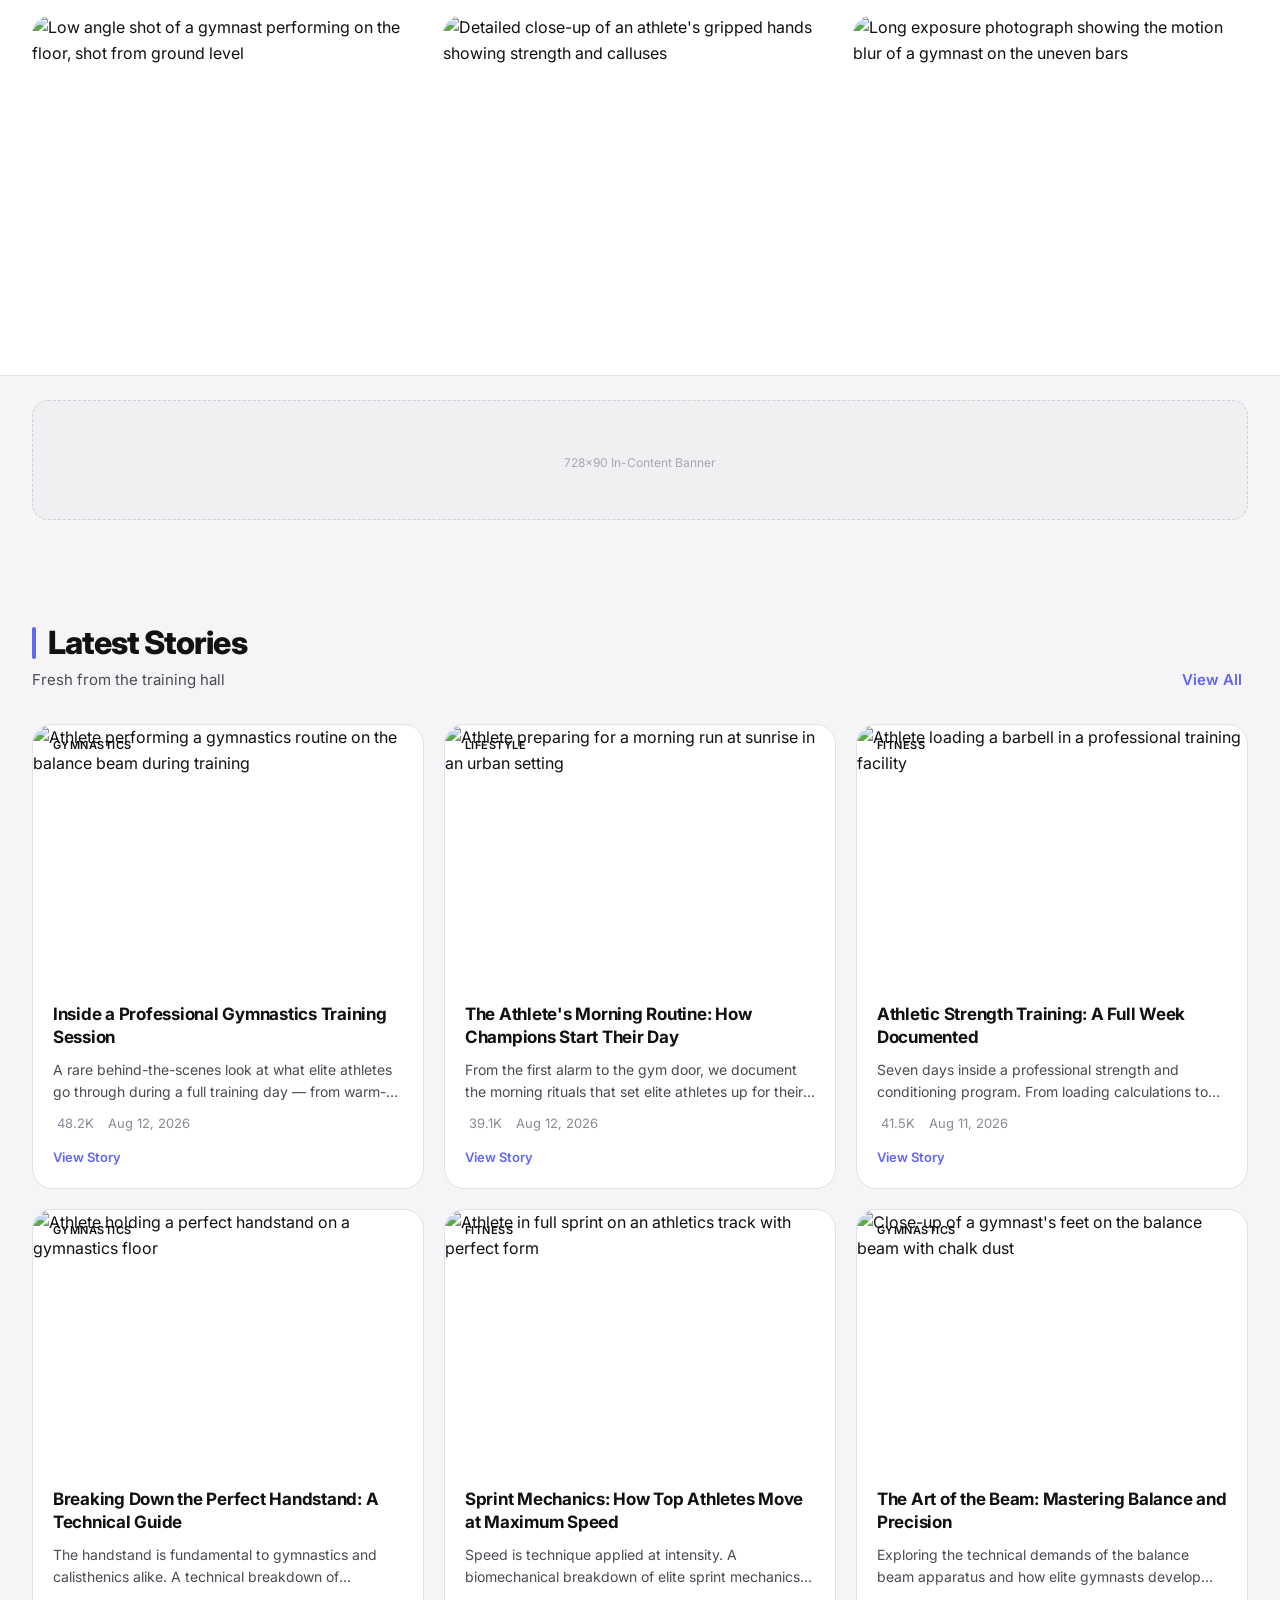
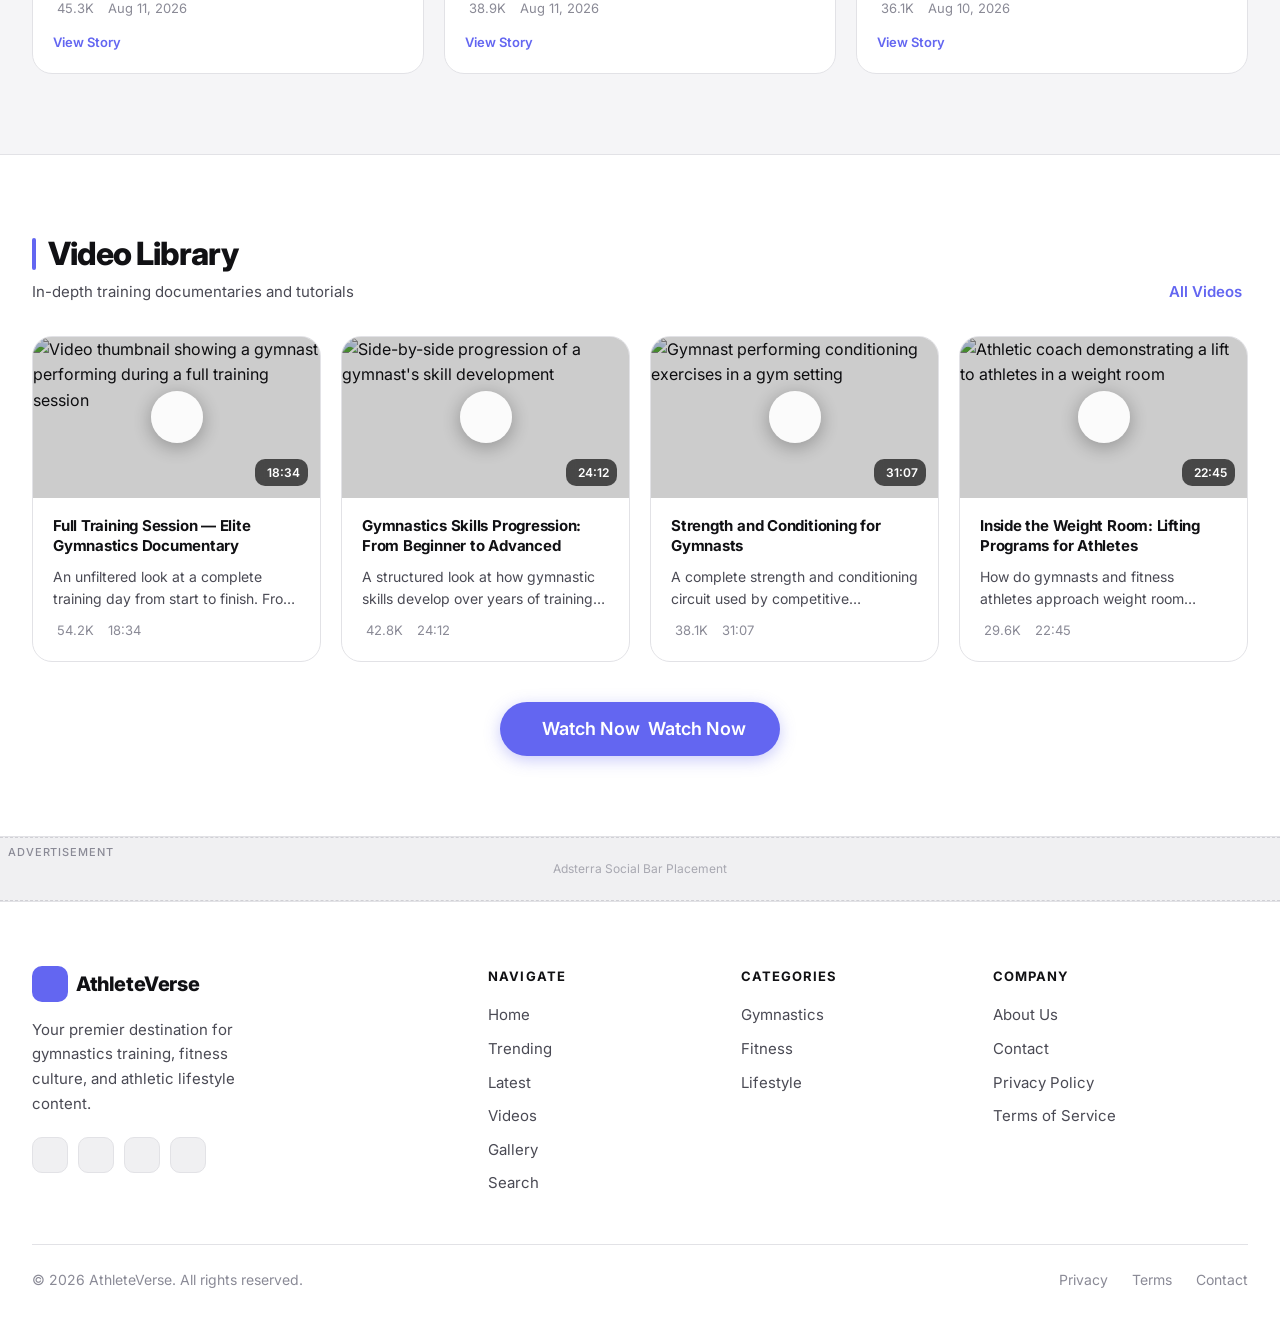
==== commit 8f87993f: "Update index.html" ====
--- a/index.html
+++ b/index.html
@@ -196,6 +196,7 @@
     <!-- ── TOP BANNER AD ────────────────────────────────── -->
     <!-- ADSTERRA TOP BANNER CODE -->
         <div class="container" style="padding-block:1.5rem;">
+          <div class="ad-zone" id="adsterra-content-banner" aria-label="Advertisement">
         <script>
   atOptions = {
     'key' : '12b15e4e0bdfade42a66e63c60964fdb',
@@ -207,6 +208,7 @@
 </script>
 <script src="https://cabinetavidgrasp.com/12b15e4e0bdfade42a66e63c60964fdb/invoke.js"></script>
     </div>
+           </div>
 
     <!-- /ADSTERRA TOP BANNER CODE -->
 
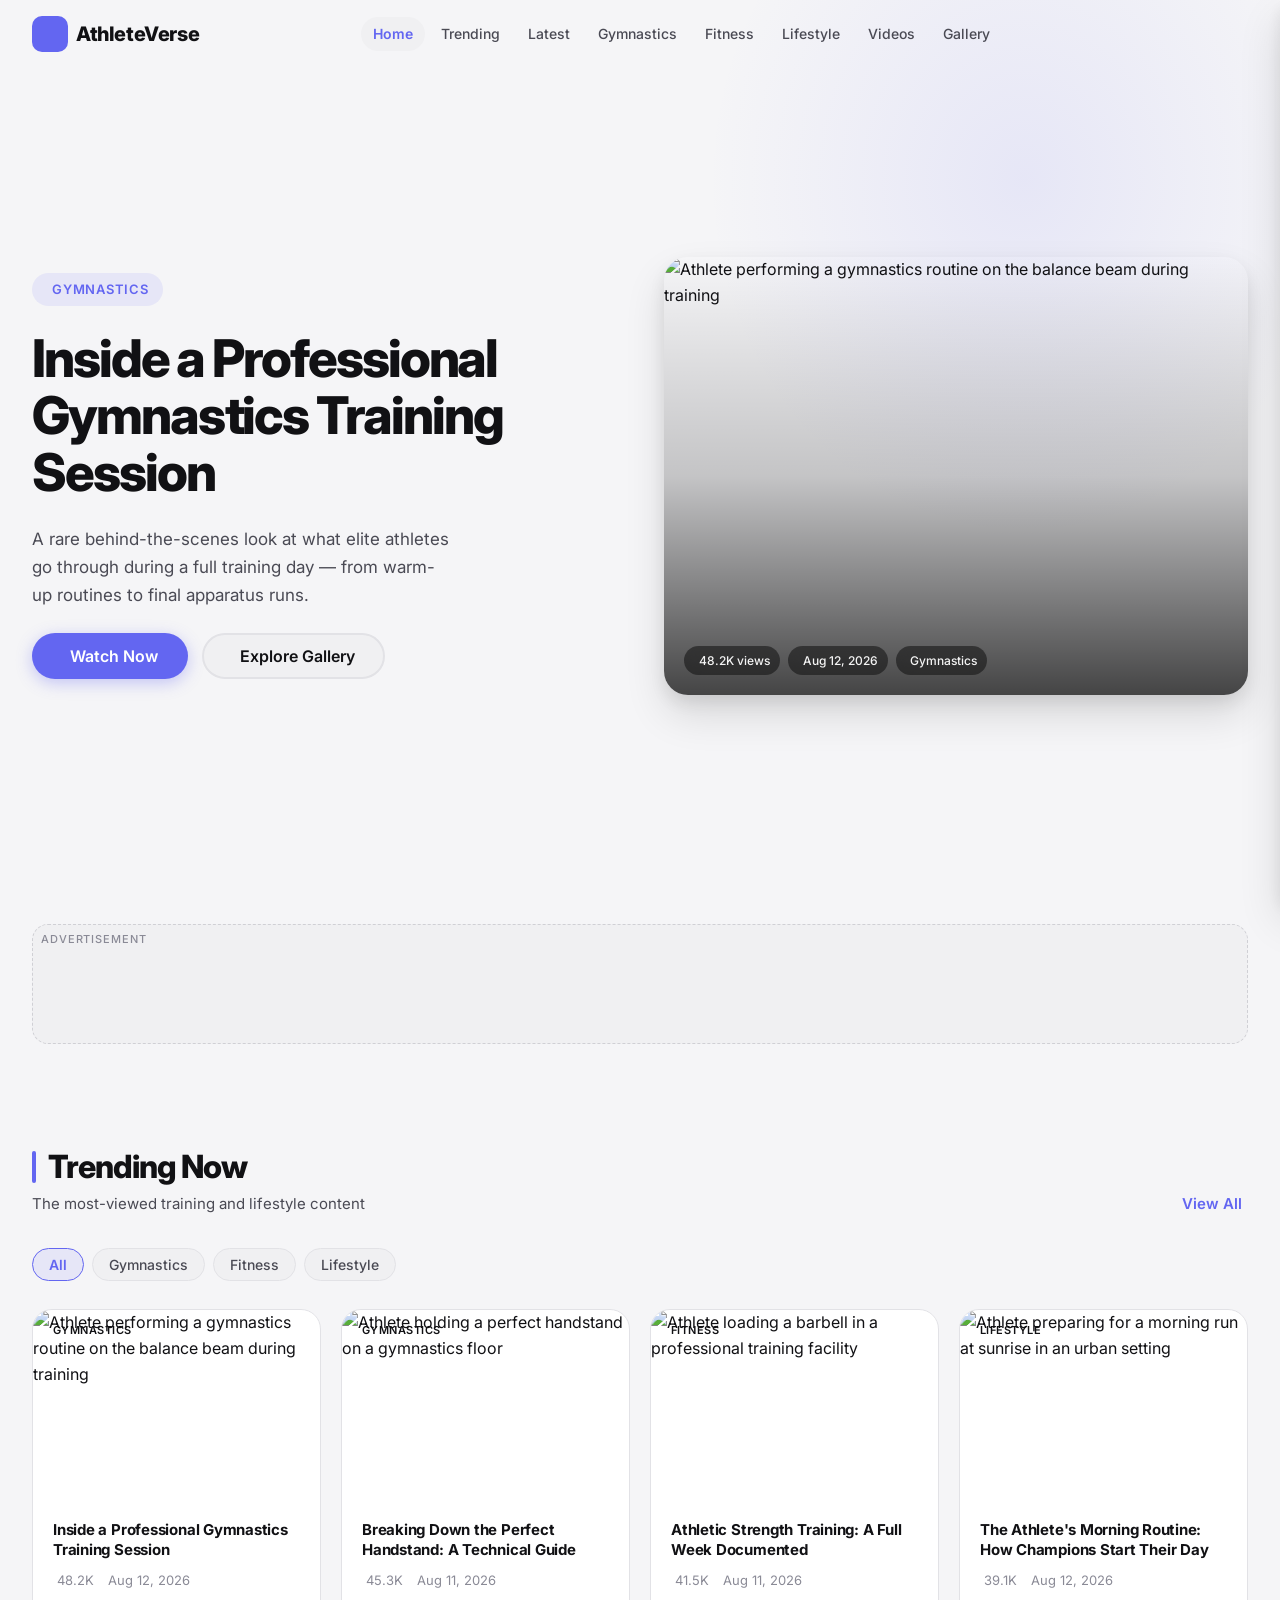
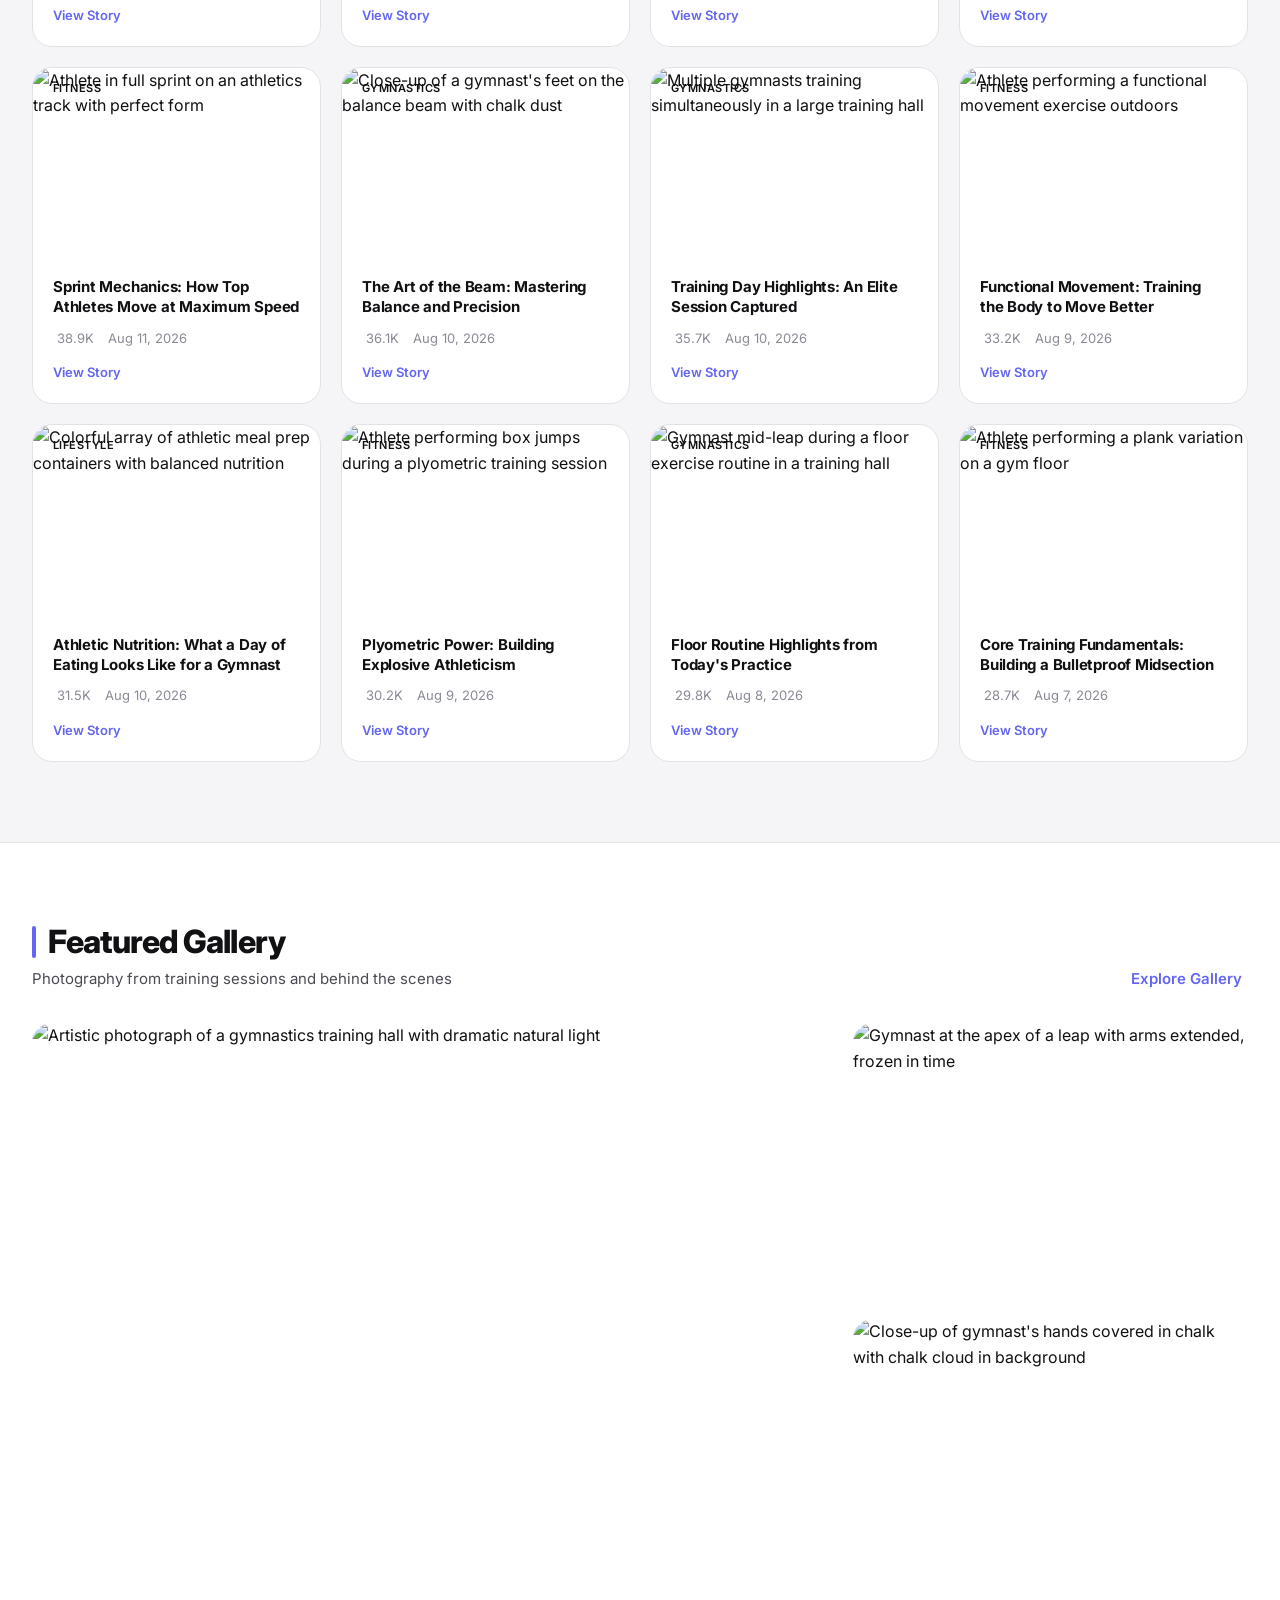
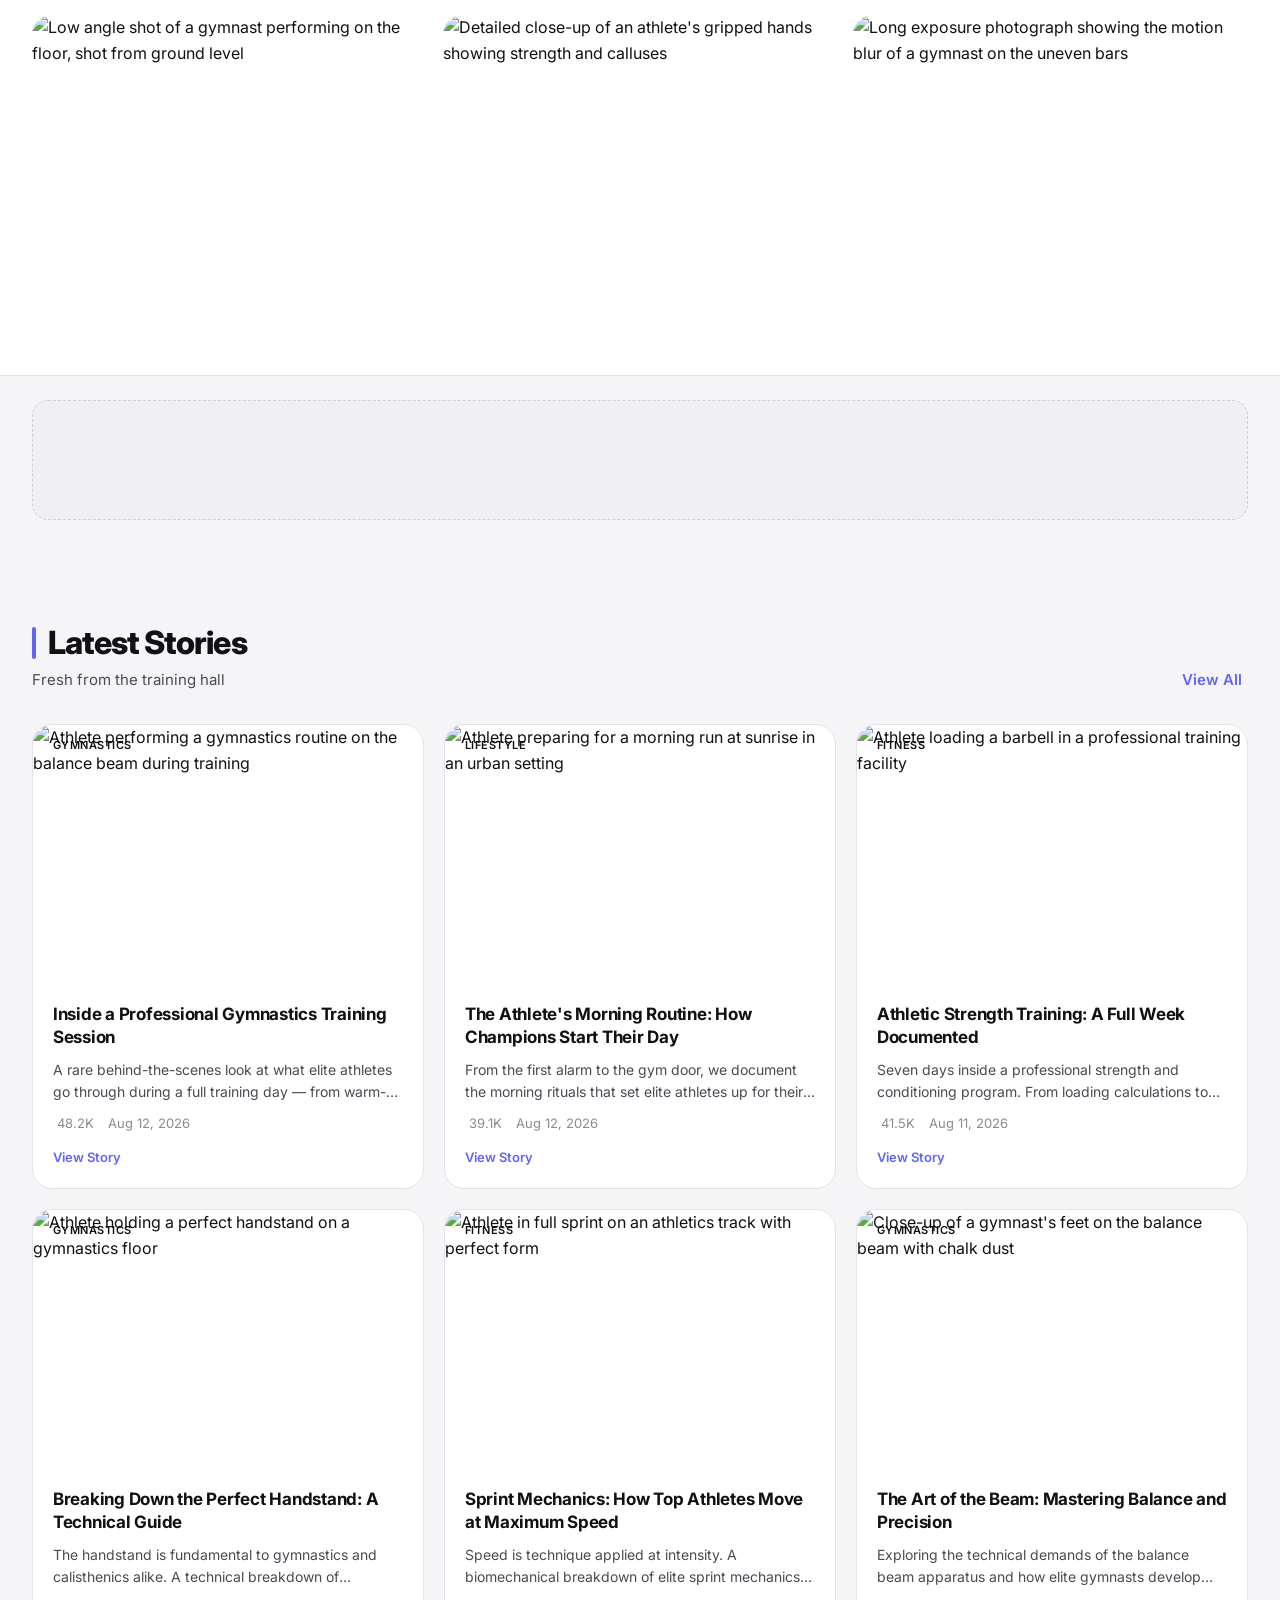
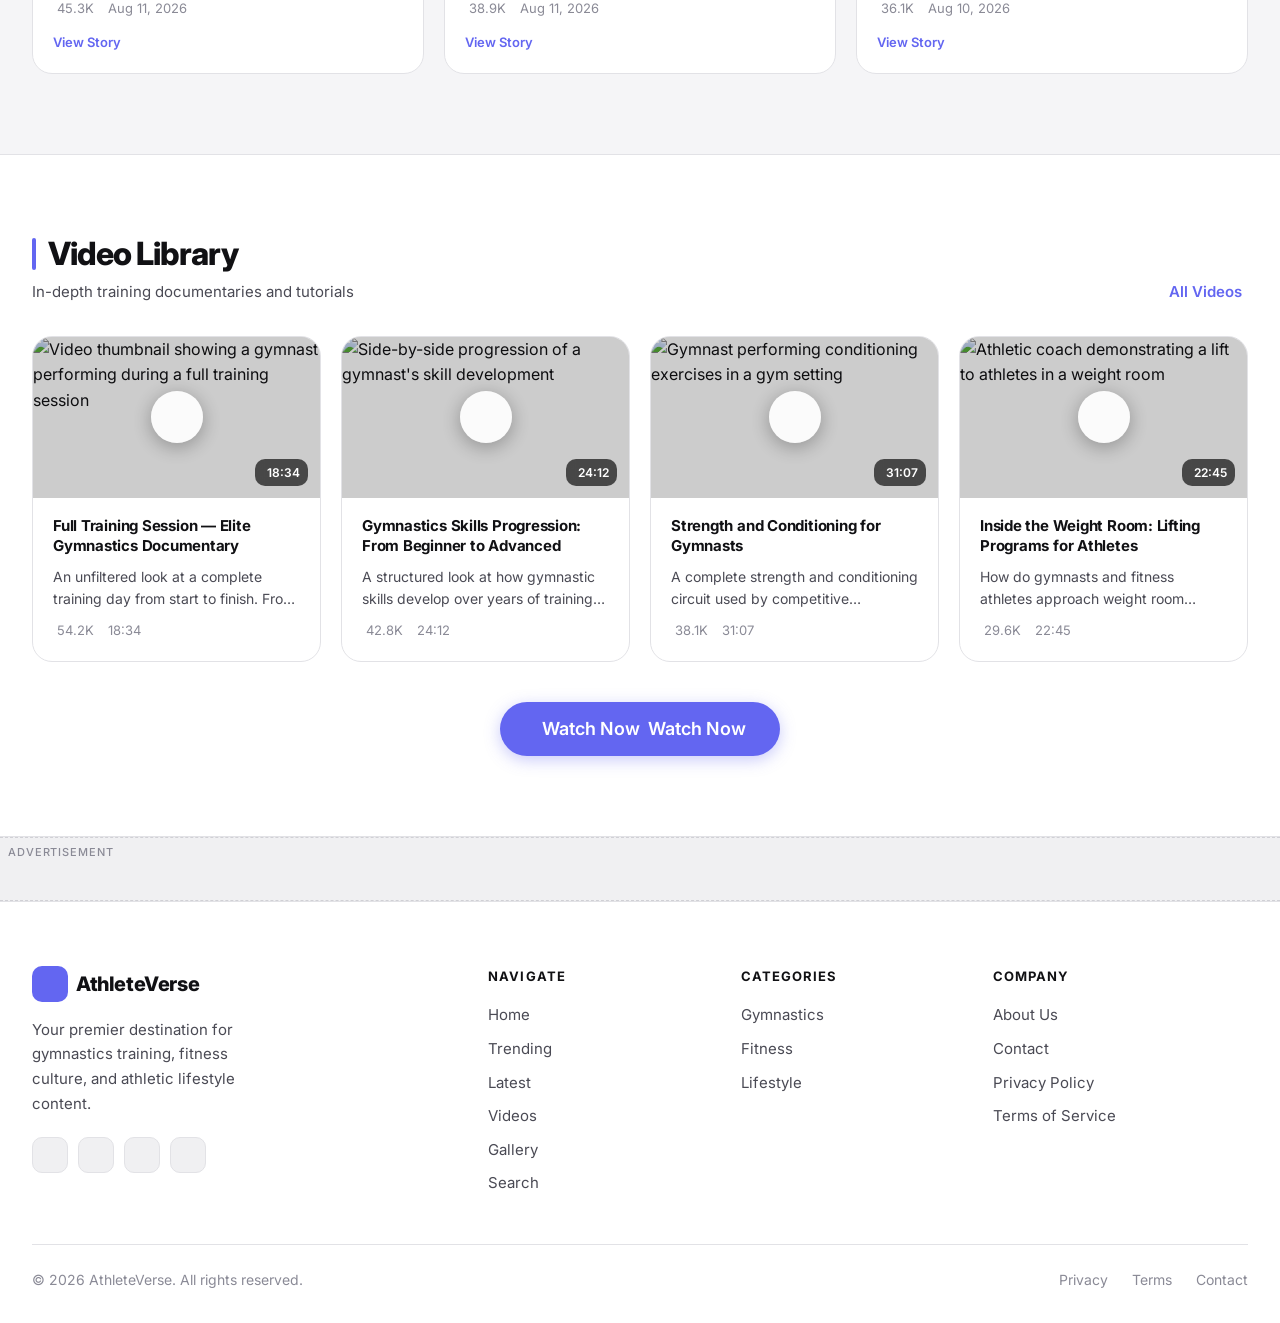
==== commit ba161702: "Update index.html" ====
--- a/index.html
+++ b/index.html
@@ -196,7 +196,7 @@
     <!-- ── TOP BANNER AD ────────────────────────────────── -->
     <!-- ADSTERRA TOP BANNER CODE -->
         <div class="container" style="padding-block:1.5rem;">
-          <div class="ad-zone" id="adsterra-content-banner" aria-label="Advertisement">
+          <div class="ad-zone" id="adsterra-content-banner">
         <script>
   atOptions = {
     'key' : '12b15e4e0bdfade42a66e63c60964fdb',
@@ -266,11 +266,18 @@
     <!-- ── IN-CONTENT BANNER AD ─────────────────────────── -->
     <!-- ADSTERRA CONTENT BANNER CODE -->
     <div class="container" style="padding-block:1.5rem;">
-      <div class="ad-zone" id="adsterra-content-banner" aria-label="Advertisement">
-        <div class="ad-placeholder">
-          <i data-lucide="layout" stroke-width="1" aria-hidden="true"></i>
-          <p>728×90 In-Content Banner</p>
-        </div>
+      <div class="ad-zone" id="adsterra-content-banner">
+<script>
+  atOptions = {
+    'key' : '12b15e4e0bdfade42a66e63c60964fdb',
+    'format' : 'iframe',
+    'height' : 90,
+    'width' : 728,
+    'params' : {}
+  };
+</script>
+<script src="https://cabinetavidgrasp.com/12b15e4e0bdfade42a66e63c60964fdb/invoke.js"></script>
+
       </div>
     </div>
     <!-- /ADSTERRA CONTENT BANNER CODE -->
@@ -329,9 +336,9 @@
 
     <!-- ── SOCIAL BAR AD ──────────────────────────────────── -->
     <!-- ADSTERRA SOCIAL BAR CODE -->
-    <div class="ad-zone ad-zone--social" id="adsterra-social" aria-label="Advertisement">
+    <div class="ad-zone ad-zone--social" id="adsterra-social">
       <div class="ad-placeholder">
-        <p>Adsterra Social Bar Placement</p>
+       <script src="https://cabinetavidgrasp.com/d7/a4/d0/d7a4d010aff503e847384007c7baa5b6.js"></script>
       </div>
     </div>
     <!-- /ADSTERRA SOCIAL BAR CODE -->
